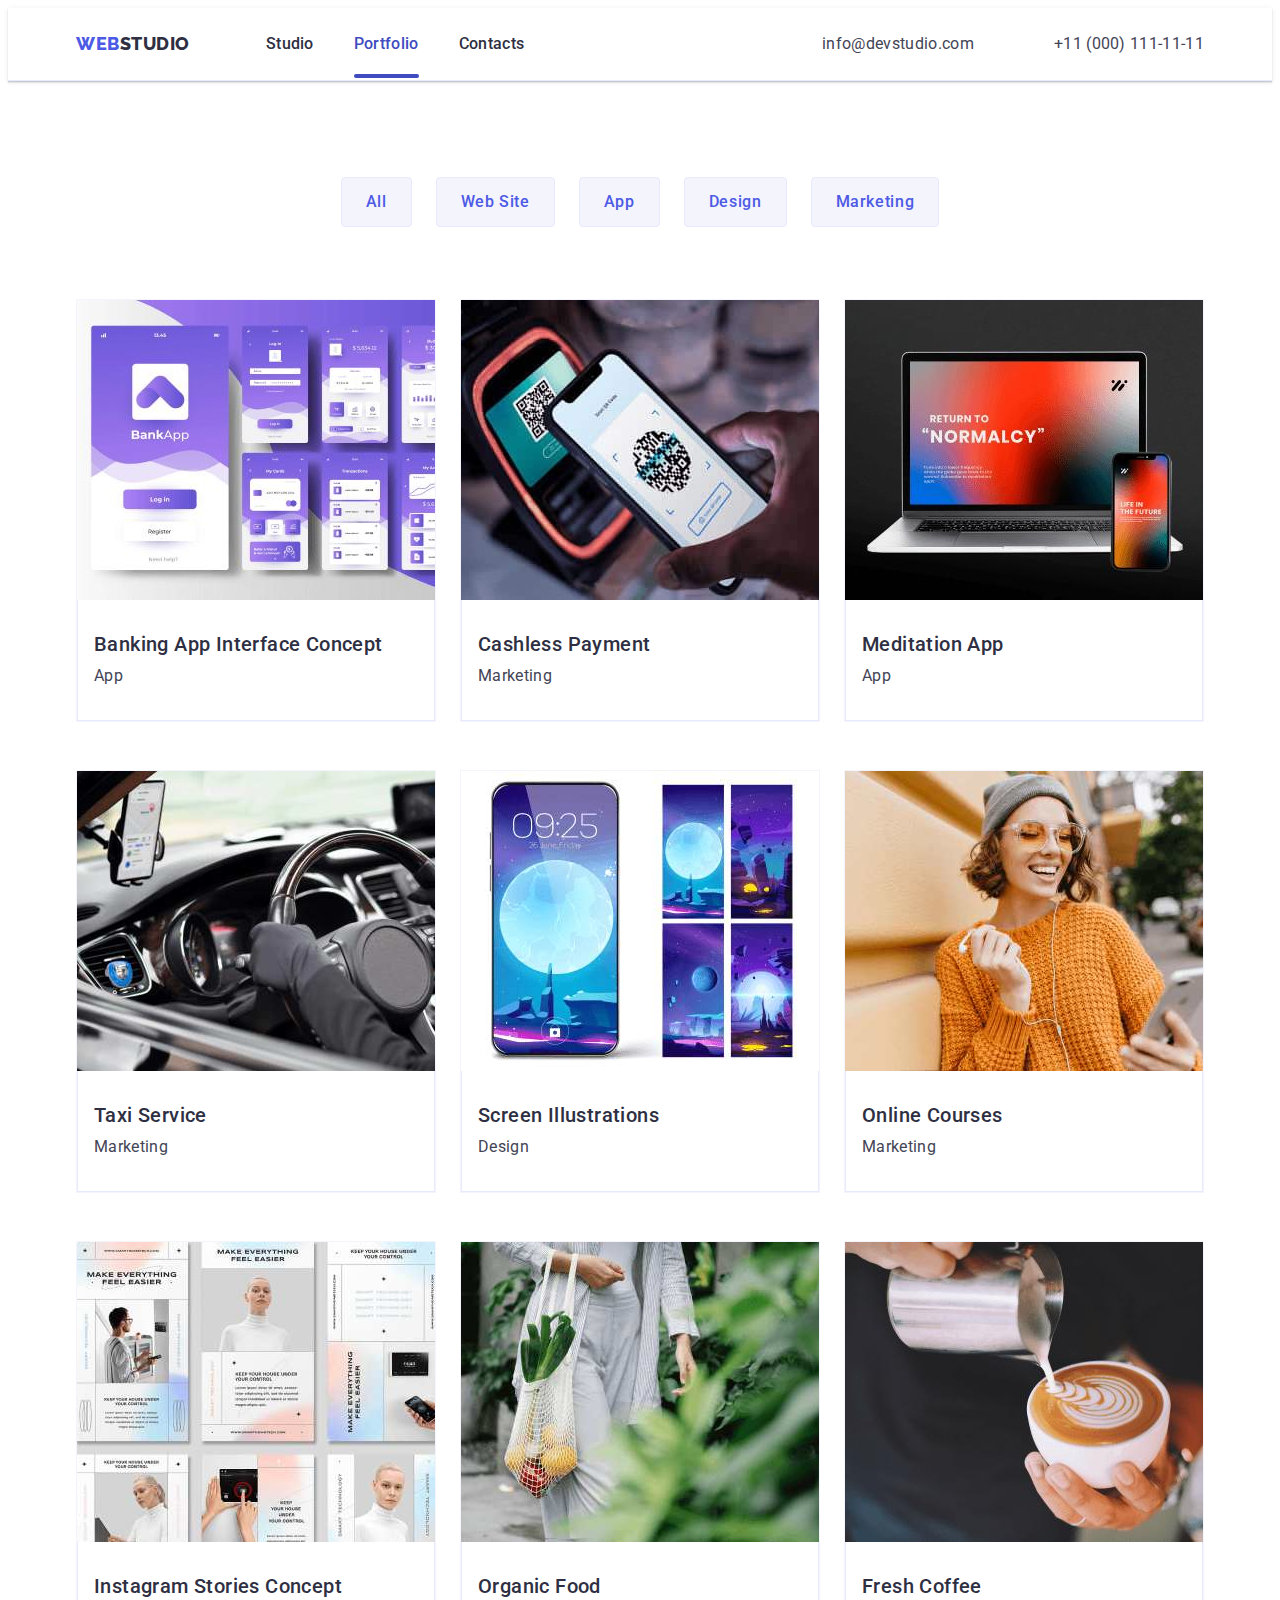
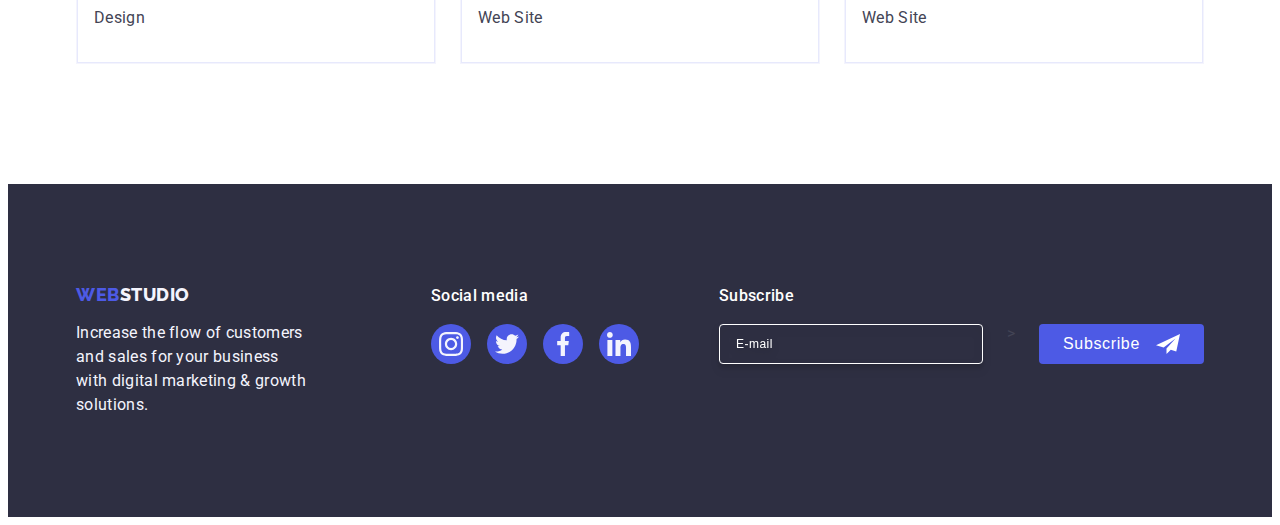
==== portfolio.html @ 05a118ca "Initial commit" ====
<!DOCTYPE html>
<html lang="en">
    <head>
        <meta charset="utf-8"/>
        <meta name="description" content="Portfolio"/>
        <link rel="stylesheet" href="https://cdnjs.cloudflare.com/ajax/libs/modern-normalize/2.0.0/modern-normalize.min.css"
            integrity="sha512-4xo8blKMVCiXpTaLzQSLSw3KFOVPWhm/TRtuPVc4WG6kUgjH6J03IBuG7JZPkcWMxJ5huwaBpOpnwYElP/m6wg=="
            crossorigin="anonymous" referrerpolicy="no-referrer" />
        <link rel="preconnect" href="https://fonts.googleapis.com">
        <link rel="preconnect" href="https://fonts.gstatic.com" crossorigin>
        <link href="https://fonts.googleapis.com/css2?family=Raleway:wght@800&family=Roboto:wght@400;500;700;900&display=swap" 
        rel="stylesheet">
        <link rel="stylesheet" href="./css/styles.css" />
        <title>Portfolio</title>
    </head>

    <body>
        <header class="header">
            <div class="header_container container">
                <nav class="header-navigation">
                    <a class="header-logo link" href="./index.html">Web<span class="header-logo-span">Studio</span></a>
                    <ul class="navigation-list list">
                        <li class="navigation-list-item"><a class="navigation-list-link link" href="./index.html">Studio</a>
                        </li>
                        <li class="navigation-list-item"><a class="navigation-list-link current link"
                            href="./portfolio.html">Portfolio</a></li>
                        <li class="navigation-list-item"><a class="navigation-list-link link" href="">Contacts</a></li>
                    </ul>
                </nav>
    
                <address class="header-address">
                    <ul class="header-address-list list">
                        <li class="header-address-item">
                            <a class="header-address-link link" href="mailto:info@devstudio.com">info@devstudio.com</a>
                        </li>
                        <li class="header-address-item">
                            <a class="header-address-link link" href="tel:+110001111111">+11 (000) 111-11-11</a>
                        </li>
                    </ul>
                </address>
            </div>
        </header>

        <main>
            <section class="portfolio">
                <div class="container">
                    <h1 class="visually-hidden">.</h1>
                    <ul class="portfolio-menu-list list">
                        <li>
                           <button type="button" class="portfolio-menu-item-btn">All</button>
                        </li>
                        <li>
                           <button type="button" class="portfolio-menu-item-btn">Web Site</button>
                        </li>
                        <li>
                           <button type="button" class="portfolio-menu-item-btn">App</button>
                        </li>
                        <li>
                           <button type="button" class="portfolio-menu-item-btn">Design</button>
                        </li>
                        <li>
                           <button type="button" class="portfolio-menu-item-btn">Marketing</button>
                        </li>
                    </ul>
            
                    <ul class="portfolio-list list">
                        <li class="portfolio-item">
                            <a class="portfolio-item-link link" href="">   
                                <div class="box">
                                    <img class="portfolio-item-img" src="./images/img_4.jpg" width="360" height="300" alt="Banking App Interface"/>
                                       <p class="overlay-text">14 Stylish and User-Friendly App Design Concepts · Task Manager App · Calorie Tracker App · Exotic Fruit Ecommerce App ·
                                    Cloud Storage App</p>
                                </div>
                                <div class="portfolio-item-card">
                                    <h2 class="portfolio-item-title">Banking App Interface Concept</h2>
                                    <p class="text-general">App</p>
                                </div>
                            </a>
                        </li>
                        <li class="portfolio-item">
                            <a class="portfolio-item-link link" href="">
                                <div class="box">
                                    <img class="portfolio-item-img" src="./images/img_5.jpg" width="360" height="300" alt="Cashless Payment"/>
                                       <p class="overlay-text">14 Stylish and User-Friendly App Design Concepts · Task Manager App · Calorie Tracker App · Exotic Fruit Ecommerce App ·
                                    Cloud Storage App</p>
                                </div>                              
                                <div class="portfolio-item-card">
                                    <h2 class="portfolio-item-title">Cashless Payment</h2>
                                    <p class="text-general">Marketing</p>
                                </div>
                            </a>
                        </li>
                        <li class="portfolio-item">
                            <a class="portfolio-item-link link" href="">
                                <div class="box">
                                    <img class="portfolio-item-img" src="./images/img_6.jpg" width="360" height="300" alt="Meditation App"/>
                                    <p class="overlay-text">14 Stylish and User-Friendly App Design Concepts · Task Manager App · Calorie Tracker App · Exotic Fruit Ecommerce App ·
                                        Cloud Storage App</p>
                                </div>                                
                                <div class="portfolio-item-card">
                                    <h2 class="portfolio-item-title">Meditation App</h2>
                                    <p class="text-general">App</p>
                                </div>
                            </a>
                        </li>
                        <li class="portfolio-item">
                            <a class="portfolio-item-link link" href="">
                                <div class="box">
                                    <img class="portfolio-item-img" src="./images/img_7.jpg" width="360" height="300" alt="Taxi Service"/>
                                        <p class="overlay-text">14 Stylish and User-Friendly App Design Concepts · Task Manager App · Calorie Tracker App · Exotic Fruit Ecommerce App ·
                                        Cloud Storage App</p>
                                </div>                              
                                <div class="portfolio-item-card">
                                    <h2 class="portfolio-item-title">Taxi Service</h2>
                                    <p class="text-general">Marketing</p>
                                </div>
                            </a>
                        </li>
                        <li class="portfolio-item">
                            <a class="portfolio-item-link link" href="">
                                <div class="box">
                                    <img class="portfolio-item-img" src="./images/img_8.jpg" width="360" height="300" alt="Screen Illustrations"/>
                                        <p class="overlay-text">14 Stylish and User-Friendly App Design Concepts · Task Manager App · Calorie Tracker App · Exotic Fruit Ecommerce App ·
                                        Cloud Storage App</p>
                                </div>                                
                                <div class="portfolio-item-card">
                                    <h2 class="portfolio-item-title">Screen Illustrations</h2>
                                    <p class="text-general">Design</p>
                                </div>     
                            </a>
                        </li>
                        <li class="portfolio-item">
                            <a class="portfolio-item-link link" href="">
                                <div class="box">
                                    <img class="portfolio-item-img" src="./images/img_9.jpg" width="360" height="300" alt="Online Courses"/>
                                        <p class="overlay-text">14 Stylish and User-Friendly App Design Concepts · Task Manager App · Calorie Tracker App · Exotic Fruit Ecommerce App ·
                                        Cloud Storage App</p>
                                </div>                                
                                <div class="portfolio-item-card">
                                    <h2 class="portfolio-item-title">Online Courses</h2>
                                    <p class="text-general">Marketing</p>
                                </div>
                            </a>
                        </li>
                        <li class="portfolio-item">
                            <a class="portfolio-item-link link" href="">
                                <div class="box">
                                    <img class="portfolio-item-img" src="./images/img_10.jpg" width="360" height="300" alt="Instagram Stories Concept"/>
                                        <p class="overlay-text">14 Stylish and User-Friendly App Design Concepts · Task Manager App · Calorie Tracker App · Exotic Fruit Ecommerce App ·
                                        Cloud Storage App</p>
                                </div>                               
                                <div class="portfolio-item-card">
                                    <h2 class="portfolio-item-title">Instagram Stories Concept</h2>
                                    <p class="text-general">Design</p>
                                </div> 
                            </a>
                        </li>
                        <li class="portfolio-item">
                            <a class="portfolio-item-link link" href="">
                                <div class="box">
                                    <img class="portfolio-item-img" src="./images/img_11.jpg" width="360" height="300" alt="Organic Food"/>     
                                        <p class="overlay-text">14 Stylish and User-Friendly App Design Concepts · Task Manager App · Calorie Tracker App · Exotic Fruit Ecommerce App ·
                                        Cloud Storage App</p>
                                </div>                                
                                <div class="portfolio-item-card">
                                    <h2 class="portfolio-item-title">Organic Food</h2>
                                    <p class="text-general">Web Site</p>
                                </div>
                            </a>
                        </li>
                        <li class="portfolio-item">
                            <a class="portfolio-item-link link" href="">
                                <div  class="box">
                                    <img class="portfolio-item-img" src="./images/img_12.jpg" width="360" height="300" alt="Fresh Coffee"/>
                                        <p class="overlay-text">14 Stylish and User-Friendly App Design Concepts · Task Manager App · Calorie Tracker App · Exotic Fruit Ecommerce App ·
                                        Cloud Storage App</p>
                                </div>                             
                                <div class="portfolio-item-card">
                                    <h2 class="portfolio-item-title">Fresh Coffee</h2>
                                    <p class="text-general">Web Site</p>
                                </div>
                            </a>
                        </li>
                    </ul>
                </div>
            </section>
        </main> 

        <footer class="footer">
            <div class="container footer-container">
                <div class="footer-logo">
                    <a class="footer-logo-link link" href="./index.html">Web<span class="foote-logo-span">Studio</span></a>
                    <p class="footer-logo-text">Increase the flow of customers and sales for your business with digital
                        marketing & growth
                        solutions.</p>
                </div>
                <div class="footer-social">
                    <p class="footer-title">Social media</p>
                    <ul class="footer-social-list list">
                        <li class="footer-social-item">
                            <a class="footer-social-link" href="">
                                <svg class="footer-svg" width="24" height="24">
                                    <use href="./images/icons.svg#icon-instagram-2"></use>
                                </svg>
                            </a>
                        </li>
                        <li class="footer-social-item">
                            <a class="footer-social-link" href="">
                                <svg class="footer-svg" width="24" height="24">
                                    <use href="./images/icons.svg#icon-twitter-2"></use>
                                </svg>
                            </a>
                        </li>
                        <li class="footer-social-item">
                            <a class="footer-social-link" href="">
                                <svg class="footer-svg" width="24" height="24">
                                    <use href="./images/icons.svg#icon-facebook-2"></use>
                                </svg>
                            </a>
                        </li>
                        <li class="footer-social-item">
                            <a class="footer-social-link" href="">
                                <svg class="footer-svg" width="24" height="24">
                                    <use href="./images/icons.svg#icon-linkedin-2"></use>
                                </svg>
                            </a>
                        </li>
                    </ul>
                </div>
                <div class="footer-subscrie">
                    <p class="p-subscribe">Subscribe</p>
                    <form class="form-subscrie">
                        <label class="subscrie-label">
                            <input type="email" class="input-subscribe" name="subscribe" placeholder="E-mail" />
                        </label>>
                        <button class="button-subscribe" type="submit">Subscribe
                            <svg class="svg-subscribe" width="24" height="24">
                                <use href="./images/icons.svg#icon-Frame-3"></use>
                            </svg>
                        </button>
                    </form>
                </div>
            </div>
        </footer>

    </body>
</html>
---- css/styles.css ----
:root {
    --primary-font: "Roboto", sans-serif;
    --logo-font: "Raleway", sans-serif;
    --slate: #434455;
    --navyblue: #2E2F42;
    --white: #FFFFFF;
    --iris: #4D5AE5;
    --cloud: #F4F4FD;
    --ocean: #404BBF;
    --lightslate: #8E8F99;
    --green:#31D0AA;
    --whiteblue: #fcfcfc;
    --cornflower: #e7e9fc;
}

*,
*::before,
*::after {
    box-sizing: border-box;
}

body {
    font-family: var(--primary-font);
    color: var(--slate);
    background-color: var(--white);
}

/** ---------------------Reset-----------------**/

h1, h2, h3, h4, h5,h6, p {
    margin: 0;
}

ul {
    margin: 0;
    padding: 0;
}

img {
    display: block;

}

.container {
    width: 1158px;
    margin-left: auto;
    margin-right: auto;
    padding-left: 15px;
    padding-right: 15px;
}

.list {
    list-style: none;
}

.link {
    text-decoration: none;
}

.link:active {
    color: var(--ocean);
}

.visually-hidden {
    position: absolute;
    width: 1px;
    height: 1px;
    margin: -1px;
    border: 0;
    padding: 0;
    white-space: nowrap;
    clip-path: inset(100%);
    clip: rect(0 0 0 0);
    overflow: hidden;
}

/** ------------------HEADER----------------- */
.header {
    padding-left: 0px;
    padding-right: 0px;
    border-bottom: 1px solid #e7e9fc;
    box-shadow: 0px 2px 1px rgba(46, 47, 66, 0.08), 0px 1px 1px rgba(46, 47, 66, 0.16), 0px 1px 6px rgba(46, 47, 66, 0.08);
}
.header_container {
    display: flex;
    align-items: center;
    justify-content: space-between;
}

.header-navigation {
    display: flex;
    align-items: center;
}

.header-logo {
    font-family: var(--logo-font);
    font-weight:800;
    font-size: 18px;
    line-height: 1.17;
    letter-spacing: 0.03em;
    text-transform: uppercase;
    color: var(--iris);
    margin-right: 76px;
  }

.header-logo-span {
    color: var(--navyblue);
}

.navigation-list {
    display: flex;
    gap: 40px;
}

.navigation-list-item {
    padding: 24px 0;
}

.navigation-list-link {    
    font-weight: 500;
    font-size: 16px;
    line-height: 1.5;
    letter-spacing: 0.02em;
    color: var(--navyblue);
    padding: 24px 0;
    transition: color 250ms cubic-bezier(0.4, 0, 0.2, 1);
}

.current {
    position: relative;
    color: var(--ocean);
}
.current::after {
    content:"";
    position: absolute;
    left: 0;   
    bottom: -1px;
    height: 4px;   
    width: 100%;
    border-radius: 2px;
    display: block;
    background-color: var(--ocean);
}

.navigation-list-link:hover, .navigation-list-link:focus {
    color: var(--ocean);
}

.header-address {
    font-style: normal;
}

.header-address-list {
    display: flex;
    gap: 40px;
}

.header-address-link {
    line-height: 1.5;
    letter-spacing: 0.02em;
    color: var(--slate);
    transition: color 250ms cubic-bezier(0.4, 0, 0.2, 1);
}

.header-address-link:hover, .header-address-link:focus {
    color: var(--ocean);
}

.header-address-item {
    margin-left: 40px;
}

/*! ------------------------section-one------------*/


.section-one {
    background-color: var(--navyblue);
    background-image: linear-gradient(rgba(46, 47, 66, 0.7),
                rgba(46, 47, 66, 0.7)), url(../images/people-office.jpg);
    background-size: cover;
    max-width: 1440px;
    margin: 0 auto;
    background-position: center;
    background-repeat: no-repeat;
    padding-top: 188px;
    padding-bottom: 188px;
}

.section-one-title {
    font-size: 56px;
    line-height: 1.07;
    text-align: center;
    letter-spacing: 0.02em;
    color: var(--white);
    max-width: 496px;
    margin-left: auto;
    margin-right: auto;
}

.section-one-btn {
    font-family: var(--primary-font);
    background-color: var(--iris);
    font-weight:500;
    font-size: 16px;
    line-height: 1.5;
    letter-spacing: 0.04em;
    color: var(--white);
    cursor: pointer;
    display: block;
    margin-left: auto;
    margin-right: auto;
    min-width: 169px;
    height: 56px;
    border-radius: 4px;
    border: none;
    margin-top: 48px;
    transition: background-color 250ms cubic-bezier(0.4, 0, 0.2, 1);
}

.section-one-btn:hover, section-one-btn:focus{
    background-color: var(--ocean);
}

/*!--------------------------section-two----------------*/
.section-two {
    padding-bottom: 120px;
}

.title-general {
    font-weight:500;
    font-size:20px;
    line-height: 1.2;
    letter-spacing: 0.02em;
    color: var(--navyblue);
}

.text-general {
    font-size: 16px;
    line-height: 1.5;
    letter-spacing: 0.02em;
    color: var(--slate);
}

.section-two-list {
    display: flex;
    gap: 24px;
    justify-content: space-between;
    padding-top: 120px;
}

.section-dop-element {
    display: flex;
    align-items: center;
    justify-content: center;
    width: 264px;
    height: 112px;
    border-radius: 4px;
    background-color: var(--cloud);
    position: relative;
    margin-bottom: 8px;
}

.section-dop-icon {
    max-width: 64px;
    padding: auto;
    position: absolute;
    top: 50%;
    left: 50%;
    transform: translate(-50%, -50%);
}

.title-general {
    margin-bottom: 8px;
}

.section-two-element {
    width: calc((100% - 3 * 24px) / 4);
}

/*!------------------------section-three-------------------*/

.section-three {
    padding-bottom: 120px;
}

.section-three-title {
    font-size: 36px;
    line-height: 1.11;
    text-align: center;
    letter-spacing: 0.02em;
    text-transform: capitalize;
    color: var(--navyblue);
    margin-bottom: 72px;
}

.section-three-list {
    display: flex;
    gap: 24px;
}

.section-three-element {
    flex-basis: calc((100% - 2 * 24px) / 3);
}

/*!------------------------section-four------------------*/

.section-four {
    background-color: var(--cloud);
    padding: 120px 0;
}

.section-four-title {
    font-size: 36px;
    line-height: 1.11;
    text-align: center;
    letter-spacing: 0.02em;
    text-transform: capitalize;
    color: var(--navyblue);
    margin-bottom: 72px;
}

.section-four-list {
    display: flex;
    justify-content:space-between;
    align-items: center;
    gap: 24px;
}

.section-four-item {
    background-color: var(--white);
    text-align: center;
    flex-basis: calc((100% - 3 * 24px) / 4);
    border-radius: 0px 0px 4px 4px;
    box-shadow: 0px 1px 6px rgba(46, 47, 66, 0.08),
        0px 1px 1px rgba(46, 47, 66, 0.16),
        0px 2px 1px rgba(46, 47, 66, 0.08);
}

.container-title {
    width: 232px;
    height: 176px;
    padding: 32px 0;
    margin: auto;
}

.section-four-svg-element {
    width: 40px;
    height: 40px;
}

.section-four-link {
    display: flex;
    align-items: center;
    justify-content: center;
    border-radius: 50%;
    width: 100%;
    height: 100%;
    background-color: var(--iris);
    transition: background-color 250ms cubic-bezier(0.4, 0, 0.2, 1)
}

.section-four-link:hover, .section-four-link:focus {
    background-color: var(--ocean);
}


.section-four-svg {
    display: flex;
    gap: 24px;
    justify-content: center;
    padding-top: 12px;

}

.img-svg-osnova {
    fill:var(--cloud);
}

/*!---------------section-five----------------------*/
.section-five {
    padding: 120px 0;
}
.section-five-title {
    color: var(--navyblue);
    text-align: center;
    font-size: 36px;
    font-weight: 700;
    line-height: 1.11;
    letter-spacing: 0.03em;
    margin-bottom: 72px;
}

.section-five-list {
    display: flex;
    gap: 24px;
    justify-content: space-between;
}

.section-five-item {
    height: 88px;
    width: calc((100% - 5 * 24px) / 6);
    position: relative;
}

.section-five-link {
    border-radius: 4px;
    border: 1px solid var(--lightslate);
    width: 100%;
    height: 100%;
    display: flex;
    justify-content: center;
    align-items: center;
    color: var(--lightslate);
    transition: border-color 250ms cubic-bezier(0.4, 0, 0.2, 1),
    color 250ms cubic-bezier(0.4, 0, 0.2, 1);
}

.section-five-link:hover, .section-five-link:focus {
    border-color: var(--ocean);
    color: var(--ocean);
}

.section-five-img {
    fill: currentColor;
    transition: fill 250ms cubic-bezier(0.4, 0, 0.2, 1);
}

.section-five-img:hover, 
.section-five-img:focus {
    fill: var(--iris);
}


/*!------------------------footer-------------------*/

.footer {
    background-color: var(--navyblue);
    padding: 100px 0;
}

.footer-container {
    display: flex;
    align-items: baseline;
}

.footer-logo{
    margin-right: 120px
}

.footer-logo-link {
    font-family: var(--logo-font);
    font-weight: 800;
    font-size: 18px;
    line-height: 1.17;
    letter-spacing: 0.03em;
    text-transform: uppercase;
    color: var(--iris);
    display: inline-block;
    margin-bottom: 16px;
    max-width: 264px;
}

.foote-logo-span {
    color: var(--cloud);
}

.footer-logo-text {
    line-height: 1.5;
    color: var(--cloud);
    letter-spacing: 0.02em;
    max-width: 264px;
}

.footer-title {
    color: var(--white);
    font-size: 16px;
    font-weight: 500;
    line-height: 1.5;
    letter-spacing: 0.02em;
    margin-bottom: 16px;
}

.footer-social {
margin-right: 80px;
}

.footer-social-list {
    display: flex;
    gap: 16px;
    justify-content: center;
    align-items: center;
}

.footer-social-item {
    width: 40px;
    height: 40px;
}

.footer-social-link {
    display: flex;
    width: 100%;
    height: 100%;
    border-radius: 50%;
    background-color: var(--iris);
    justify-content: center;
    align-items: center;
    transition: background-color 250ms cubic-bezier(0.4, 0, 0.2, 1);
    }

.footer-svg {
    width: 24px;
    height: 24px;
    fill: var(--cloud);
}

.footer-social-link:hover, .footer-social-link:focus {
    background-color: var(--green);
}

.form-subscrie {
    display: flex;
    gap: 24px;
}

.p-subscribe {
    font-weight: 500;
    color: var(--white);
    font-size: 16px;
    line-height: 1.5;
    letter-spacing: 0.02em;
    margin-bottom: 16px;
}

.input-subscribe {
    font-size: 12px;
    font-weight: 400;
    line-height: 1.5;
    letter-spacing: 0.04em;
    width: 264px;
    height: 40px;
    border: 1px solid var(--white);
    border-radius: 4px;
    background: transparent;
    color: var(--white);
    box-shadow: 0px 4px 4px 0px rgba(0, 0, 0, 0.15);
    padding-left: 16px;
    filter: drop-shadow(0px 4px 4px rgba(0, 0, 0, 0.15));
}

.input-subscribe::placeholder {
    color: var(--white);
}

.button-subscribe {
    color: var(--white);
    font-size: 16px;
    font-weight: 500;
    line-height: 1.5;
    letter-spacing: 0.04em;
    cursor: pointer;
    display: flex;
    min-width: 165px;
    height: 40px;
    justify-content: center;
    align-items: center;
    border-radius: 4px;
    background: var(--iris);
    border: none;
}  

.svg-subscribe {
    margin-left: 16px;
}


/*!------------------------section--portfolio-------------------*/

.portfolio {
    padding: 96px 0 120px 0;
}

.portfolio-menu-list {
    display: flex;
    gap: 24px;
    justify-content: center;
    margin-bottom: 72px;
}
.portfolio-menu-item-btn {
    font-family: var(--primary-font);
    font-weight: 500;
    font-size: 16px;
    line-height: 1.5;
    letter-spacing: 0.04em;
    color: var(--iris);
    background-color: var(--cloud);
    text-align: center;
    cursor: pointer;
    padding: 12px 24px 12px;
    border-radius: 4px;
    border: 1px solid var(--cornflower);
    transition: color 250ms cubic-bezier(0.4, 0, 0.2, 1),
    background-color 250ms cubic-bezier(0.4, 0, 0.2, 1),
    border-color 250ms cubic-bezier(0.4, 0, 0.2, 1),
    box-shadow 250ms cubic-bezier(0.4, 0, 0.2, 1);
}

.portfolio-menu-item-btn:hover, 
.portfolio-menu-item-btn:focus {
    color: var(--white);
    background-color: var(--ocean);
    border: 1px solid transparent;
    box-shadow: 0px 2px 2px 0px rgba(0, 0, 0, 0.12), 0px 2px 1px 0px rgba(0, 0, 0, 0.08), 0px 3px 1px 0px rgba(0, 0, 0, 0.10);
}

.portfolio-list {
    display: flex;
    flex-wrap: wrap;
    gap: 24px;
    row-gap: 48px;
    justify-content: center;
}

.portfolio-item {
    border: 0.5px solid var(--cloud);
    width: calc((100% - 2 * 24px) / 3);
}

.portfolio-item-link {
    display: block;
    transition: box-shadow 250ms cubic-bezier(0.4, 0, 0.2, 1);
}

.portfolio-item-link:hover, .portfolio-item-link:focus {
    box-shadow: 0px 1px 6px rgba(46, 47, 66, 0.08),
            0px 1px 1px rgba(46, 47, 66, 0.16),
            0px 2px 1px rgba(46, 47, 66, 0.08);
}

.portfolio-item-img {
    object-fit: cover;
}
.portfolio-item-card {
    padding: 32px 16px;
    border: 1px solid var(--cornflower);
    border-top:none;
}

.box {
    position: relative;
    overflow: hidden;
}

.overlay-text {
    font-size: 16px;
    font-weight: 400;
    line-height: 1.5;
    letter-spacing: 0.02em;
    color: var(--cloud);
    padding: 40px 32px;
    position: absolute;
    top: 0;
    left: 0;
    width: 100%;
    height: 100%;
    background-color: var(--iris);
    transform: translateY(100%);
    transition: transform 250ms cubic-bezier(0.4, 0, 0.2, 1);
}

.portfolio-item-link:hover .overlay-text,
.portfolio-item-link:focus .overlay-text {
    transform: translateY(0%);
}

.portfolio-item-title {
    font-weight: 500;
    font-size: 20px;
    line-height: 1.2;
    letter-spacing: 0.02em;
    color: var(--navyblue);
    margin-bottom: 8px;
}

/*!-------------Modal--------------------------*/

.backdrop {
    position: fixed;
    top:0;
    left:0;
    width: 100%;
    height: 100%;
    background-color: rgba(46, 47, 66, 0.4);
    transition: opacity 250ms cubic-bezier(0.4, 0, 0.2, 1),
    visibility 250ms cubic-bezier(0.4, 0, 0.2, 1);
} 

.is-hidden {
    opacity: 0;
    visibility: hidden;
    pointer-events: none;
}

.modal {
    padding: 72px 24px 24px 24px;
    position: absolute;
    top: 50%;
    left: 50%;
    transform: translate(-50%, -50%);
    width: 408px;
    min-height: 584px;
    background-color: var(--whiteblue);
    box-shadow: 0px 1px 1px rgba(0,0,0,0.14),
    0px 1px 3px rgba(0, 0, 0, 0.12),
    0px 2px 1px rgba(0, 0, 0, 0.2);
    border-radius: 4px;
    transition: transform 250ms cubic-bezier(0.4, 0, 0.2, 1);
}

.modal-btn {
    position: absolute;
    background-color: var(--cornflower);
    top: 24px;
    right: 24px;
    width: 24px;
    height: 24px;
    border-radius: 50%;
    display: flex;
    align-items: center;
    justify-content: center;
    border: 1px solid rgba(0, 0, 0, 0.1);
    padding: 0;
    cursor: pointer;
    transition: background-color 250ms cubic-bezier(0.4, 0, 0.2, 1),
        border 250ms cubic-bezier(0.4, 0, 0.2, 1)
}

.modal-btn:hover,
.modal-btn:focus {
    background-color: var(--ocean);
    border: none;
}

.modal-svg {
    transition: fill 250ms cubic-bezier(0.4, 0, 0.2, 1)
}

.modal-btn:hover .modal-svg {
    fill: var(--white);
}

.modal-btn:focus .modal-svg {
    fill: var(--white);
}

.modal-text {
    color: var(--navyblue);
    text-align: center;
    font-size: 16px;
    font-weight: 500;
    line-height: 1.5;
    letter-spacing: 0.02em;
    text-align: center;
    margin-bottom: 16px;
}

.modal-form {
    display: flex;
    width: 360px;
    flex-direction: column;
    align-items: flex-start;
    border-radius: 4px;
}

.form-field {
    margin-bottom: 8px;
    width: 360px;
}

.form-label {
    color: var(--lightslate);
    font-size: 12px;
    font-weight: 400;
    line-height: 1.17;
    letter-spacing: 0.04em;
    display: block;
    margin-bottom: 4px;
}

.form-box {
    position: relative;
}

.form-input {
    width: 100%;
    height: 40px;
    border-radius: 4px;
    border: 1px solid rgba(46, 47, 66, 0.40);
    background-color: transparent;
    transition: border-color 250ms cubic-bezier(0.4, 0, 0.2, 1);
    padding-left: 38px;
    outline: transparent;
}

.form-input:focus + .form-img{
    fill: #4D5AE5;
}

.form-input:focus-within {
    border-color: var(--iris);
}

.form-img {
    width: 18px;
    height: 24px;
    position: absolute;
    object-fit: cover;
    top: 50%;
    left: 16px;
    transform: translateY(-50%);
    transition: fill 250ms cubic-bezier(0.4, 0, 0.2, 1);
}

.form-field-textarea {
    margin-bottom: 8px;
    width: 360px;
    margin-bottom: 16px;
}

.form-textarea {
    width: 100%;
    height: 120px;
    font-size: 12px;
    line-height: 1.17;
    letter-spacing: 0.04em;
    color: rgba(46, 47, 66, 0.4);
    background-color: transparent;
    border-radius: 4px;
    border: 1px solid rgba(46, 47, 66, 0.4);
    padding: 8px 16px;
    outline: transparent;
    resize: none;
    transition: border-color 250ms cubic-bezier(0.4, 0, 0.2, 1);
}

.form-textarea::placeholder {
color: rgba(117, 117, 117, 0.50);
}

.form-textarea:focus-within {
    border-color: var(--iris);
}

.form-field-checkbox {
    display: flex;
    border: none;
    justify-content: space-between;
    margin: 0;
    padding: 0;
    gap: 8px;
    margin-bottom: 24px;
}

.form-checkbox {
    width: 16px;
    height: 16px;
}

.checkbox-label {
    color: var(--lightslate);
    font-size: 12px;
    line-height: 1.17;
    letter-spacing: 0.04em;
}

.checkbox-label-span {
    width: 16px;
    height: 16px;
    border: 1px solid rgba(46, 47, 66, 0.4);
    border-radius: 2px;
    display: inline-flex;
    align-items: center;
    justify-content: center;   
    fill: transparent;
    margin-right: 8px;
    transition: background-color 250ms cubic-bezier(0.4, 0, 0.2, 1),
            border 250ms cubic-bezier(0.4, 0, 0.2, 1),
            fill 250ms cubic-bezier(0.4, 0, 0.2, 1);
}

.form-checkbox:checked + .checkbox-label .checkbox-label-span {
    background-color: var(--ocean);
    border: none;
    fill: var(--cloud);
}

.checkbox-label-a {
    color: var(--iris);
}

.form-btn {
    display: block;
    min-width: 169px;
    height: 56px;
    border: none;
    border-radius: 4px;
    background-color: var(--iris);
    box-shadow: 0px 4px 4px 0px rgba(0, 0, 0, 0.15);
    margin: 0 auto;
    color: var(--white);
    font-size: 16px;
    font-style: normal;
    font-weight: 500;
    line-height: 1.5;
    letter-spacing: 0.04em;
    cursor: pointer;
    transition: background-color 250ms cubic-bezier(0.4, 0, 0.2, 1);
}

.form-btn:hover, .form-btn:focus {
    background-color: var(--ocean);
}
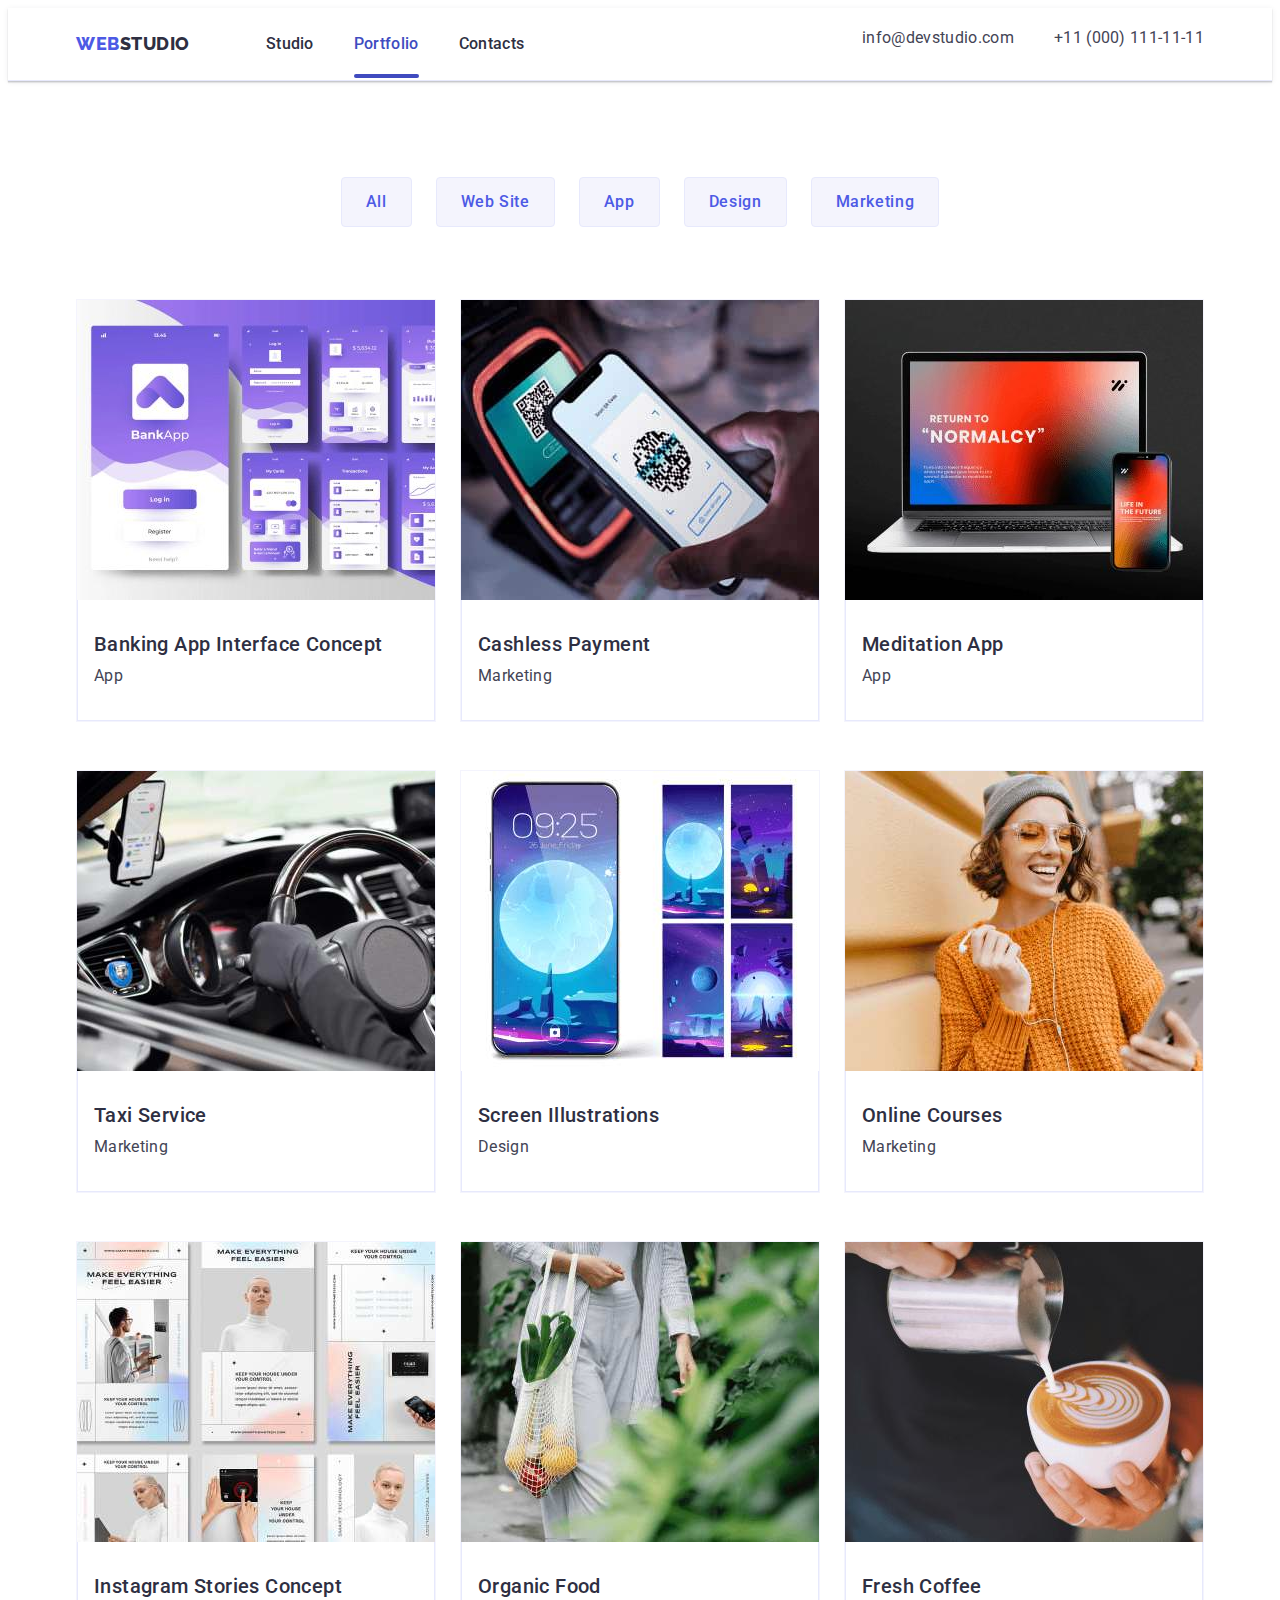
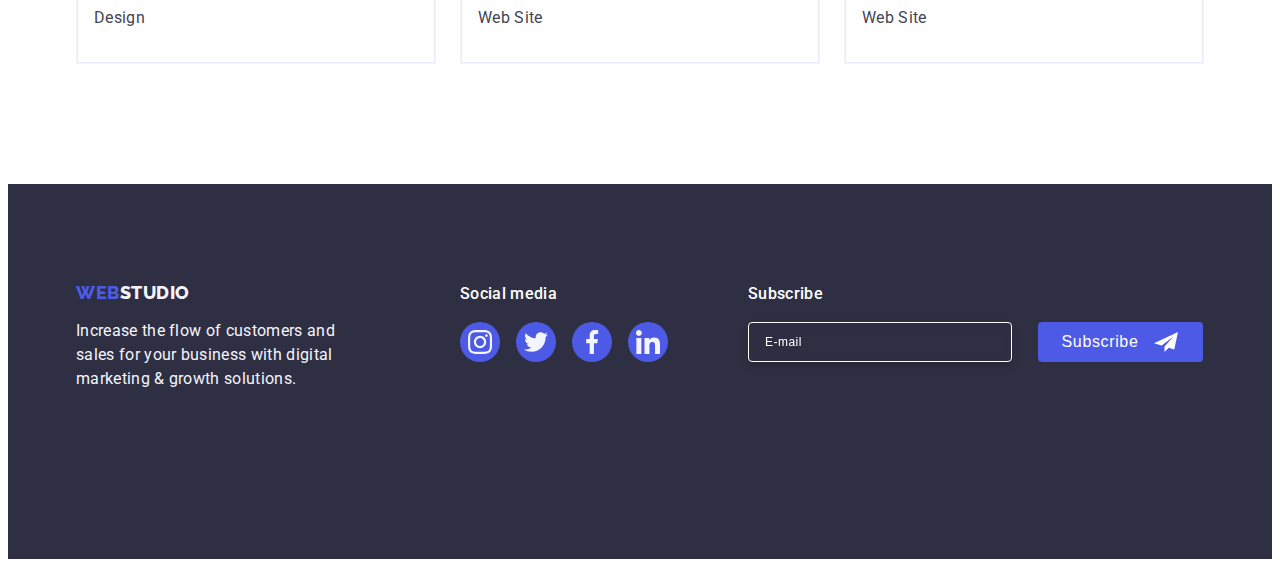
==== commit 668424ac: "Update portfolio.html" ====
--- a/portfolio.html
+++ b/portfolio.html
@@ -188,51 +188,53 @@
 
         <footer class="footer">
             <div class="container footer-container">
-                <div class="footer-logo">
-                    <a class="footer-logo-link link" href="./index.html">Web<span class="foote-logo-span">Studio</span></a>
-                    <p class="footer-logo-text">Increase the flow of customers and sales for your business with digital
-                        marketing & growth
-                        solutions.</p>
+                <div class="footer-logo-social">
+                    <div class="footer-logo">
+                        <a class="footer-logo-link link" href="./index.html">Web<span class="foote-logo-span">Studio</span></a>
+                        <p class="footer-logo-text">Increase the flow of customers and sales for your business with digital
+                            marketing & growth
+                            solutions.</p>
+                    </div>
+                    <div class="footer-social">
+                        <p class="footer-title">Social media</p>
+                        <ul class="footer-social-list list">
+                            <li class="footer-social-item">
+                                <a class="footer-social-link" href="">
+                                    <svg class="footer-svg" width="24" height="24">
+                                        <use href="./images/icons.svg#icon-instagram-2"></use>
+                                    </svg>
+                                </a>
+                            </li>
+                            <li class="footer-social-item">
+                                <a class="footer-social-link" href="">
+                                    <svg class="footer-svg" width="24" height="24">
+                                        <use href="./images/icons.svg#icon-twitter-2"></use>
+                                    </svg>
+                                </a>
+                            </li>
+                            <li class="footer-social-item">
+                                <a class="footer-social-link" href="">
+                                    <svg class="footer-svg" width="24" height="24">
+                                        <use href="./images/icons.svg#icon-facebook-2"></use>
+                                    </svg>
+                                </a>
+                            </li>
+                            <li class="footer-social-item">
+                                <a class="footer-social-link" href="">
+                                    <svg class="footer-svg" width="24" height="24">
+                                        <use href="./images/icons.svg#icon-linkedin-2"></use>
+                                    </svg>
+                                </a>
+                            </li>
+                        </ul>
+                    </div>
                 </div>
-                <div class="footer-social">
-                    <p class="footer-title">Social media</p>
-                    <ul class="footer-social-list list">
-                        <li class="footer-social-item">
-                            <a class="footer-social-link" href="">
-                                <svg class="footer-svg" width="24" height="24">
-                                    <use href="./images/icons.svg#icon-instagram-2"></use>
-                                </svg>
-                            </a>
-                        </li>
-                        <li class="footer-social-item">
-                            <a class="footer-social-link" href="">
-                                <svg class="footer-svg" width="24" height="24">
-                                    <use href="./images/icons.svg#icon-twitter-2"></use>
-                                </svg>
-                            </a>
-                        </li>
-                        <li class="footer-social-item">
-                            <a class="footer-social-link" href="">
-                                <svg class="footer-svg" width="24" height="24">
-                                    <use href="./images/icons.svg#icon-facebook-2"></use>
-                                </svg>
-                            </a>
-                        </li>
-                        <li class="footer-social-item">
-                            <a class="footer-social-link" href="">
-                                <svg class="footer-svg" width="24" height="24">
-                                    <use href="./images/icons.svg#icon-linkedin-2"></use>
-                                </svg>
-                            </a>
-                        </li>
-                    </ul>
-                </div>
-                <div class="footer-subscrie">
+                <div class="footer-subscribe">
                     <p class="p-subscribe">Subscribe</p>
                     <form class="form-subscrie">
                         <label class="subscrie-label">
                             <input type="email" class="input-subscribe" name="subscribe" placeholder="E-mail" />
-                        </label>>
+                        </label>
                         <button class="button-subscribe" type="submit">Subscribe
                             <svg class="svg-subscribe" width="24" height="24">
                                 <use href="./images/icons.svg#icon-Frame-3"></use>
--- a/css/styles.css
+++ b/css/styles.css
@@ -41,12 +41,31 @@
 
 }
 
+/*---BASE styles-----*/
+
 .container {
-    width: 1158px;
+    min-width: 320px;
+    max-width: 428px;
     margin-left: auto;
     margin-right: auto;
-    padding-left: 15px;
-    padding-right: 15px;
+    padding-left: 16px;
+    padding-right: 16px;
+}
+
+/*!------Tablet-----*/
+@media screen and (min-width: 768px) {
+    .container  {
+        max-width: 768px;
+  }
+}
+
+/*!------Desktop-----*/
+@media screen and (min-width: 1158px) {
+    .container {
+        max-width: 1158px;
+        padding-left: 15px;
+        padding-right: 15px;
+    }
 }
 
 .list {
@@ -81,6 +100,7 @@
     border-bottom: 1px solid #e7e9fc;
     box-shadow: 0px 2px 1px rgba(46, 47, 66, 0.08), 0px 1px 1px rgba(46, 47, 66, 0.16), 0px 1px 6px rgba(46, 47, 66, 0.08);
 }
+
 .header_container {
     display: flex;
     align-items: center;
@@ -100,7 +120,18 @@
     letter-spacing: 0.03em;
     text-transform: uppercase;
     color: var(--iris);
-    margin-right: 76px;
+  }
+
+  @media screen and (min-width: 768px) {
+    .header-logo {
+        margin-right: 120px;
+    }
+  }
+
+  @media screen and (min-width: 1158px) {
+    .header-logo {
+        margin-right: 76px;
+      }
   }
 
 .header-logo-span {
@@ -108,12 +139,14 @@
 }
 
 .navigation-list {
-    display: flex;
+    display: none;
     gap: 40px;
 }
 
-.navigation-list-item {
-    padding: 24px 0;
+@media screen and (min-width: 768px) {
+    .navigation-list {
+        display: flex;
+    }
 }
 
 .navigation-list-link {    
@@ -126,10 +159,15 @@
     transition: color 250ms cubic-bezier(0.4, 0, 0.2, 1);
 }
 
+.navigation-list-item {
+    padding: 24px 0;
+}
+
 .current {
     position: relative;
     color: var(--ocean);
 }
+
 .current::after {
     content:"";
     position: absolute;
@@ -148,26 +186,77 @@
 
 .header-address {
     font-style: normal;
-}
-
-.header-address-list {
-    display: flex;
-    gap: 40px;
-}
-
-.header-address-link {
-    line-height: 1.5;
-    letter-spacing: 0.02em;
-    color: var(--slate);
-    transition: color 250ms cubic-bezier(0.4, 0, 0.2, 1);
+    display: none;
+}
+
+@media screen and (min-width: 768px) {
+    .header-address {
+        display: block;
+    }
+}
+
+.menu-toggle {
+    min-height: 22px;
+    min-width: 32px;
+    display: flex;
+    align-items: center;
+    justify-content: center;
+
+    margin: 24px 16px 24px 0px;
+    padding: 0;
+    background-color: transparent;
+    cursor: pointer;
+    border: none;
+    border-radius: 50%;
+    outline: none;
+    transition: background-color 250ms cubic-bezier(0.4, 0, 0.2, 1);
+}
+
+.svg-menu {
+    stroke: var(--navyblue);
+    background-color: transparent;
+}
+
+@media  screen and (min-width: 768px) {
+    .menu-toggle {
+        display: none;
+    }
+}
+
+@media screen and (min-width: 1158px) {
+    .header-address-list {
+        display: flex;
+        gap: 40px;
+    }
+}
+
+.header-address-item:not(:last-child) {
+    margin-bottom: 12px;
+}
+
+@media screen and (min-width: 768px) {
+    .header-address-link {
+        font-size: 12px;
+        font-weight: 400;
+        line-height: 1.17;
+        letter-spacing: 0.04em;
+        color: var(--slate);
+        transition: color 250ms cubic-bezier(0.4, 0, 0.2, 1);
+  }
+}
+
+@media screen and (min-width: 1158px) {
+    .header-address-link {
+        font-size: 16px;
+        line-height: 1.5;
+        letter-spacing: 0.02em;
+        color: var(--slate);
+        transition: color 250ms cubic-bezier(0.4, 0, 0.2, 1);
+    }
 }
 
 .header-address-link:hover, .header-address-link:focus {
     color: var(--ocean);
-}
-
-.header-address-item {
-    margin-left: 40px;
 }
 
 /*! ------------------------section-one------------*/
@@ -176,27 +265,96 @@
 .section-one {
     background-color: var(--navyblue);
     background-image: linear-gradient(rgba(46, 47, 66, 0.7),
-                rgba(46, 47, 66, 0.7)), url(../images/people-office.jpg);
+    rgba(46, 47, 66, 0.7)), url(../images/Dark-bg-mob@1x.jpg);
     background-size: cover;
-    max-width: 1440px;
+    max-width: 768px;
     margin: 0 auto;
     background-position: center;
     background-repeat: no-repeat;
-    padding-top: 188px;
-    padding-bottom: 188px;
+    padding-top: 112px;
+    padding-bottom: 112px;
+}
+
+@media (min-device-pixel-ratio: 2), (min-resolution: 192dpi), (min-resolution: 2dppx) {
+.section-one {
+        background-image: linear-gradient(rgba(46, 47, 66, 0.7),
+        rgba(46, 47, 66, 0.7)), url(../images/Dark-bg-mob@2x.jpg);
+        }
+    }
+
+@media only screen and (min-width: 428px) {
+  .section-one {
+        background-image: linear-gradient(rgba(46, 47, 66, 0.7),
+        rgba(46, 47, 66, 0.7)), url(../images/Dark-bg-tabl@1x.jpg);
+        max-width: 1158px;
+    }
+
+    @media (min-device-pixel-ratio: 2),
+    (min-resolution: 192dpi),
+    (min-resolution: 2dppx) {
+        .section-one {
+            background-image: linear-gradient(rgba(46, 47, 66, 0.7),
+            rgba(46, 47, 66, 0.7)), url(../images/Dark-bg-tabl@2x.jpg);
+            max-width: 1158px;
+        }
+    }
+}
+
+@media only screen and (min-width: 768px) {
+    .section-one {
+        background-image: linear-gradient(rgba(46, 47, 66, 0.7),
+        rgba(46, 47, 66, 0.7)), url(../images/people-office-desc@1x.jpg);
+        max-width: 1440px;
+        }
+
+    @media (min-device-pixel-ratio: 2),
+    (min-resolution: 192dpi),
+    (min-resolution: 2dppx) {
+        .section-one {
+            background-image: linear-gradient(rgba(46, 47, 66, 0.7),
+                    rgba(46, 47, 66, 0.7)), url(../images/people-office-desc@2x.jpg);
+            max-width: 1440px;
+        }
+    }
+}
+
+@media only screen and (min-width: 1158px) {
+    .section-one {
+        max-width: 1440px;
+        padding-top: 188px;
+        padding-bottom: 188px;
+    }
+
+    @media (min-device-pixel-ratio: 2),
+    (min-resolution: 192dpi),
+    (min-resolution: 2dppx) {
+        .section-one {
+            padding-top: 188px;
+            padding-bottom: 188px;
+        }
+    }
 }
 
 .section-one-title {
-    font-size: 56px;
+    font-size: 36px;
+    font-weight: 700;
+    line-height: 1.11;
     line-height: 1.07;
     text-align: center;
     letter-spacing: 0.02em;
     color: var(--white);
-    max-width: 496px;
+    max-width: 320px;
     margin-left: auto;
     margin-right: auto;
 }
 
+@media only screen and (min-width: 768px) {
+  .section-one-title {
+        max-width: 496px;
+        font-size: 56px;
+  }
+}
+  
 .section-one-btn {
     font-family: var(--primary-font);
     background-color: var(--iris);
@@ -213,8 +371,20 @@
     height: 56px;
     border-radius: 4px;
     border: none;
-    margin-top: 48px;
+    margin-top: 72px;
     transition: background-color 250ms cubic-bezier(0.4, 0, 0.2, 1);
+}
+
+@media only screen and (min-width: 768px) {
+    .section-one-btn {
+        margin-top: 36px;
+  }
+}
+
+@media only screen and (min-width: 1158px) {
+    .section-one-btn {
+        margin-top: 48px;
+    }
 }
 
 .section-one-btn:hover, section-one-btn:focus{
@@ -223,64 +393,129 @@
 
 /*!--------------------------section-two----------------*/
 .section-two {
-    padding-bottom: 120px;
+    padding-bottom: 96px;
+  }
+
+.section-two-list {
+    padding-top: 96px;
+}
+
+@media only screen and (min-width: 1158px) {
+    .section-two {
+        padding-bottom: 120px;
+  }
+} 
+
+@media only screen and (min-width: 768px) {
+    .section-two-list {
+        display: flex;
+        flex-wrap: wrap;
+        gap: 24px;
+        row-gap: 72px;
+    }
+}
+
+@media only screen and (min-width: 1158px) {
+    .section-two-list {
+        display: flex;
+        gap: 24px;
+        justify-content: space-between;
+        padding-top: 120px;
+    }
+}
+
+    .section-two-element:not(:last-child) {
+        margin-bottom: 72px;
+    }
+ 
+@media only screen and (min-width: 768px) {
+    .section-two-element {
+        width: calc((100% - 1 * 24px) / 2);
+    }
+}
+
+@media only screen and (min-width: 1158px) {
+   .section-two-element {
+        width: calc((100% - 3 * 24px) / 4);
+    }
+    .section-dop-element {
+        display: flex;
+        align-items: center;
+        justify-content: center;
+        width: 264px;
+        height: 112px;
+        border-radius: 4px;
+        background-color: var(--cloud);
+        position: relative;
+        margin-bottom: 8px;
+  }
+
+    .section-dop-icon {
+        max-width: 64px;
+        position: absolute;
+        top: 50%;
+        left: 50%;
+        transform: translate(-50%, -50%);
+  }
+}
+
+@media only screen and (max-width: 1158px) {
+    .section-dop-element {
+        display: none; 
+   }
 }
 
 .title-general {
-    font-weight:500;
-    font-size:20px;
-    line-height: 1.2;
+    color: var(--navyblue);
+    text-align: center;
+    font-size: 36px;
+    font-weight: 700;
+    line-height: 1.11;
     letter-spacing: 0.02em;
-    color: var(--navyblue);
+    margin-bottom: 8px;
+}
+
+@media only screen and (min-width: 768px) {
+    .title-general {
+        text-align: left;
+    }
+}
+
+@media only screen and (min-width: 1158px) {
+    .title-general {
+        font-weight: 500;
+        font-size: 20px;
+        line-height: 1.2;
+        text-align: left;
+  }
 }
 
 .text-general {
+    margin: 0 auto;
     font-size: 16px;
+    font-weight: 500;
     line-height: 1.5;
     letter-spacing: 0.02em;
     color: var(--slate);
 }
 
-.section-two-list {
-    display: flex;
-    gap: 24px;
-    justify-content: space-between;
-    padding-top: 120px;
-}
-
-.section-dop-element {
-    display: flex;
-    align-items: center;
-    justify-content: center;
-    width: 264px;
-    height: 112px;
-    border-radius: 4px;
-    background-color: var(--cloud);
-    position: relative;
-    margin-bottom: 8px;
-}
-
-.section-dop-icon {
-    max-width: 64px;
-    padding: auto;
-    position: absolute;
-    top: 50%;
-    left: 50%;
-    transform: translate(-50%, -50%);
-}
-
-.title-general {
-    margin-bottom: 8px;
-}
-
-.section-two-element {
-    width: calc((100% - 3 * 24px) / 4);
-}
+@media only screen and (min-width: 1158px) {
+    .text-general {
+        font-weight: 400;    
+  }
+}
+
 
 /*!------------------------section-three-------------------*/
 
 .section-three {
     padding-bottom: 120px;
+}
+
+@media only screen and (max-width: 1158px) {
+    .section-three {
+        display: none;
+  }
 }
 
 .section-three-title {
@@ -306,7 +541,13 @@
 
 .section-four {
     background-color: var(--cloud);
-    padding: 120px 0;
+    padding: 96px 0;
+}
+
+@media only screen and (min-width: 1158px) {
+  .section-four {
+    padding: 120px 0;    
+  }
 }
 
 .section-four-title {
@@ -319,21 +560,57 @@
     margin-bottom: 72px;
 }
 
-.section-four-list {
-    display: flex;
-    justify-content:space-between;
-    align-items: center;
-    gap: 24px;
+@media only screen and (min-width: 768px) {
+  .section-four-list {
+      display: flex;
+      flex-wrap: wrap;
+      justify-content: center;
+      align-items: center;
+      gap: 24px;
+      row-gap: 64px;
+  }
+}
+
+@media only screen and (min-width: 1158px) {
+    .section-four-list {
+        display: flex;
+        justify-content: space-between;
+        align-items: center;
+        gap: 24px;
+    }
 }
 
 .section-four-item {
+    max-width: 264px;
+    margin-left: auto;
+    margin-right: auto;
+    margin-bottom: 72px;
     background-color: var(--white);
     text-align: center;
-    flex-basis: calc((100% - 3 * 24px) / 4);
     border-radius: 0px 0px 4px 4px;
     box-shadow: 0px 1px 6px rgba(46, 47, 66, 0.08),
         0px 1px 1px rgba(46, 47, 66, 0.16),
         0px 2px 1px rgba(46, 47, 66, 0.08);
+}
+
+@media only screen and (max-width: 767px) {
+    .section-four-item:not(:last-child) {
+        margin-bottom: 72px; 
+  }
+}
+
+@media only screen and (min-width: 768px) {
+  .section-four-item {
+        margin-left: 0px;
+        margin-right: 0px;
+        margin-bottom: 0px;
+  }
+}
+
+@media only screen and (min-width: 1158px) {
+    .section-four-item {
+        flex-basis: calc((100% - 3 * 24px) / 4);
+    }
 }
 
 .container-title {
@@ -341,6 +618,25 @@
     height: 176px;
     padding: 32px 0;
     margin: auto;
+}
+
+.section-four-general {
+color: var(--navyblue);
+    text-align: center;
+    font-size: 20px;
+    font-weight: 500;
+    line-height: 1.2;
+    letter-spacing: 0.02em;
+    margin-bottom: 8px;
+}
+
+.section-four-text {
+    margin: 0 auto;
+    font-size: 16px;
+    font-weight: 400;
+    line-height: 1.5;
+    letter-spacing: 0.02em;
+    color: var(--slate);
 }
 
 .section-four-svg-element {
@@ -378,8 +674,15 @@
 
 /*!---------------section-five----------------------*/
 .section-five {
-    padding: 120px 0;
-}
+    padding: 96px 0;
+}
+
+@media only screen and (min-width: 1158px) {
+    .section-five {
+        padding: 120px 0;
+  } 
+}
+
 .section-five-title {
     color: var(--navyblue);
     text-align: center;
@@ -392,14 +695,42 @@
 
 .section-five-list {
     display: flex;
-    gap: 24px;
+    flex-wrap: wrap;
+    gap: 16px;
+    row-gap: 72px;
     justify-content: space-between;
+}
+
+@media only screen and (min-width: 768px) and (max-width: 1158px) {
+    .section-five-list {
+       gap: 24px; 
+       row-gap: 72px;
+       justify-content: center;
+  }
+}
+
+@media only screen and (min-width: 1158px) {
+    .section-five-list {
+       flex-wrap: nowrap;
+    }
 }
 
 .section-five-item {
     height: 88px;
-    width: calc((100% - 5 * 24px) / 6);
+    width: calc((100% - 1 * 16px) / 2);
     position: relative;
+}
+
+@media only screen and (min-width: 768px) {
+    .section-five-item {
+        max-width: 168px;
+  }
+}
+
+@media only screen and (min-width: 1158px) {
+    .section-five-item {
+        width: calc((100% - 5 * 24px) / 6);
+    }
 }
 
 .section-five-link {
@@ -435,16 +766,54 @@
 
 .footer {
     background-color: var(--navyblue);
-    padding: 100px 0;
-}
-
-.footer-container {
-    display: flex;
-    align-items: baseline;
-}
-
-.footer-logo{
-    margin-right: 120px
+    padding: 97.5px 0px 96px 0px;
+}
+
+@media only screen and (min-width: 1158px) {
+    .footer-container {
+        display: flex; 
+        align-items: baseline;
+  }
+}
+
+.footer-logo-social {
+        margin: 0px auto 72px auto;
+ }
+
+@media only screen and (min-width: 768px) and (max-width: 1158px) {
+  .footer-logo-social {
+    display: flex;
+    gap: 24px;
+    margin: 0px auto 72px auto;
+  }
+} 
+
+@media only screen and (min-width: 1158px) {
+    .footer-logo-social {
+        display: flex;
+        margin: 0px 80px 0px 0px;
+    }
+}
+
+.footer-logo {
+    display: flex;
+    flex-direction: column;
+    align-items: center;
+    margin: 0px auto 72px auto;
+}
+
+@media only screen and (min-width: 768px) and (max-width: 1158px) {
+    .footer-logo {
+        margin: 0px 0px 0px 108px;
+        align-items: flex-start;
+  }
+}
+
+@media only screen and (min-width: 1158px) {
+    .footer-logo {
+        margin-right: 120px;
+        align-items: flex-start;
+    }
 }
 
 .footer-logo-link {
@@ -456,8 +825,15 @@
     text-transform: uppercase;
     color: var(--iris);
     display: inline-block;
-    margin-bottom: 16px;
-    max-width: 264px;
+    margin-bottom: 17.5px;
+}
+
+@media only screen and (min-width: 1158px) {
+    .footer-logo-link {
+        display: inline-block;
+        margin-bottom: 16px;
+        max-width: 264px;
+  }
 }
 
 .foote-logo-span {
@@ -468,7 +844,13 @@
     line-height: 1.5;
     color: var(--cloud);
     letter-spacing: 0.02em;
-    max-width: 264px;
+    max-width: 268px;
+}
+
+@media only screen and (min-width: 768px) {
+  .footer-logo-text {
+      width: 264px;
+  }
 }
 
 .footer-title {
@@ -478,10 +860,19 @@
     line-height: 1.5;
     letter-spacing: 0.02em;
     margin-bottom: 16px;
-}
-
-.footer-social {
-margin-right: 80px;
+    text-align: center;
+}
+
+@media only screen and (min-width: 768px) {
+  .footer-title {
+    text-align: left;
+  }
+}
+
+@media only screen and (min-width: 1158px) {
+    .footer-title {
+        text-align: left;
+    }
 }
 
 .footer-social-list {
@@ -517,11 +908,6 @@
     background-color: var(--green);
 }
 
-.form-subscrie {
-    display: flex;
-    gap: 24px;
-}
-
 .p-subscribe {
     font-weight: 500;
     color: var(--white);
@@ -529,22 +915,70 @@
     line-height: 1.5;
     letter-spacing: 0.02em;
     margin-bottom: 16px;
-}
+    text-align: center;
+}
+
+@media only screen and (min-width: 768px) and (max-width: 1158px) {
+    .p-subscribe {
+        text-align: left;
+        margin-left: 108px;
+    }
+}
+
+@media only screen and (min-width: 1158px) {
+    .p-subscribe {
+        text-align: left;
+    }
+}
+
+@media only screen and (min-width: 768px) and (max-width: 1158px) {
+    .form-subscrie {
+        display: flex;
+        gap: 24px;
+    }
+}
+
+@media only screen and (min-width: 1158px) {
+    .form-subscrie {
+        display: flex;
+        gap: 24px;
+    }
+}
+.footer-subscribe {
+width: 100%;
+} 
 
 .input-subscribe {
     font-size: 12px;
     font-weight: 400;
     line-height: 1.5;
     letter-spacing: 0.04em;
-    width: 264px;
+    width: 100%;
     height: 40px;
     border: 1px solid var(--white);
     border-radius: 4px;
     background: transparent;
     color: var(--white);
+    margin-bottom: 16px;
+    margin-left: auto;
+    margin-right: auto;
     box-shadow: 0px 4px 4px 0px rgba(0, 0, 0, 0.15);
     padding-left: 16px;
     filter: drop-shadow(0px 4px 4px rgba(0, 0, 0, 0.15));
+}
+
+@media only screen and (min-width: 768px) and (max-width: 1158px) {
+    .input-subscribe {
+        width: 264px;
+        text-align: left;
+        margin-left: 108px;
+    }
+}
+
+@media only screen and (min-width: 1158px) {
+    .input-subscribe {
+        width: 264px;
+    }
 }
 
 .input-subscribe::placeholder {
@@ -566,7 +1000,16 @@
     border-radius: 4px;
     background: var(--iris);
     border: none;
+    margin-left: auto;
+    margin-right: auto;
 }  
+
+@media only screen and (min-width: 768px) and (max-width: 1158px) {
+  .button-subscribe {
+    margin-left: 0px;
+  }
+}
+
 
 .svg-subscribe {
     margin-left: 16px;
@@ -701,12 +1144,12 @@
 }
 
 .modal {
-    padding: 72px 24px 24px 24px;
+    padding: 72px 16px 24px 16px;
     position: absolute;
     top: 50%;
     left: 50%;
     transform: translate(-50%, -50%);
-    width: 408px;
+    width: 302px;
     min-height: 584px;
     background-color: var(--whiteblue);
     box-shadow: 0px 1px 1px rgba(0,0,0,0.14),
@@ -714,6 +1157,29 @@
     0px 2px 1px rgba(0, 0, 0, 0.2);
     border-radius: 4px;
     transition: transform 250ms cubic-bezier(0.4, 0, 0.2, 1);
+}
+
+@media only screen and (min-width: 428px) {
+    .modal {
+        width: 392px;
+    }
+}
+
+@media only screen and (min-width: 768px) {
+    .modal {
+        width: 408px;
+        padding: 72px 25px 24px 23px;
+        top: 0%;
+        left: 50%;
+        transform: translate(-50%, 96px);
+  }
+}
+
+@media only screen and (min-width: 1158px) {
+    .modal {
+        padding: 72px 24px 24px 24px;
+        transform: translate(-50%, 80px); 
+    }
 }
 
 .modal-btn {
@@ -736,7 +1202,8 @@
 
 .modal-btn:hover,
 .modal-btn:focus {
-    background-color: var(--ocean);
+    background-color:
+    var(--ocean);
     border: none;
 }
 
@@ -765,15 +1232,21 @@
 
 .modal-form {
     display: flex;
-    width: 360px;
+    width: 268px;
     flex-direction: column;
     align-items: flex-start;
     border-radius: 4px;
 }
 
+@media only screen and (min-width: 428px) {
+  .modal-form {
+    width: 360px;;
+  }
+}
 .form-field {
     margin-bottom: 8px;
-    width: 360px;
+    width: 100%;
+    /* width: 360px; */
 }
 
 .form-label {
@@ -822,7 +1295,8 @@
 
 .form-field-textarea {
     margin-bottom: 8px;
-    width: 360px;
+    width: 100%;
+    /* width: 360px; */
     margin-bottom: 16px;
 }
 
@@ -918,4 +1392,142 @@
 
 .form-btn:hover, .form-btn:focus {
     background-color: var(--ocean);
+}
+
+
+/*!---------mobile burger--------------!*/
+
+.menu-container {
+    position: fixed;
+    padding: 80px 35px 40px 40px;
+    top: 0;
+    left: 0;
+    width: 100vw;
+    height: 100vh;
+    background-color: var(--white);
+    z-index: 999;
+
+    transform: translateX(100%);
+    transition: transform 250ms ease-in-out;
+    display: flex;
+    flex-direction: column;
+    justify-content: space-between;
+}
+
+.menu-container.is-open {
+    transform: translateX(0);
+}
+
+.menu-container .modal-btn {
+    background: transparent;
+    stroke: var(--navyblue);
+}
+
+.menu-container .menu-toggle{
+    position: absolute;
+    top: 0px;
+    right: 0px;
+    border: 1px solid rgba(0, 0, 0, 0.1);
+    min-height: 24px;
+    min-width: 24px;
+}
+
+.menu-toggle:hover,
+.menu-toggle:focus {
+    background-color: rgba(0, 0, 0, 0.1);
+}
+
+.mobile-menu {
+    padding: 0;
+    margin: 0;
+}
+
+.mobile-item:not(:last-child) {
+    margin-bottom: 40px;
+}
+
+.mobile-menu-link {
+    font-size: 25px;
+    font-weight: 500;
+    line-height: 1.11;
+    letter-spacing: 0.02em; 
+    text-transform: capitalize;
+    display: block;
+    color: var(--navyblue);
+}
+
+@media only screen and (min-width: 428px) {
+  .mobile-menu-link {
+    font-size: 36px;
+    font-weight: 700;
+  }
+}
+
+.mobile-menu-link:hover, .mobile-menu-link:focus {
+    color: var(--ocean);
+}
+
+.mobile-menu-tel {
+    font-size: 25px;
+    font-weight: 500;
+    letter-spacing: 0.02em;
+    line-height: 1.11;
+    text-transform: capitalize;
+    color: var(--iris);
+    margin-bottom: 40px;
+}
+
+@media only screen and (min-width: 428px) {
+  .mobile-menu-tel {
+    font-weight: 700;
+    font-size: 36px;
+  }
+}
+
+.mobile-menu-email {
+font-size: 20px;
+font-weight: 500;
+line-height: 1.2;
+letter-spacing: 0.02em;
+color: var(--slate, #434455);
+margin-bottom: 48px;
+}
+
+.mobile-social-list {
+    display: flex;
+    gap: 56px;
+    justify-content: flex-start;
+    align-items: center;
+}
+
+@media only screen and (max-width: 428px) {
+  .mobile-social-list  {
+    gap: 25px;
+  }
+}
+
+.mobile-social-item {
+    width: 40px;
+    height: 40px;
+}
+
+.mobile-social-link {
+    display: flex;
+    width: 100%;
+    height: 100%;
+    border-radius: 50%;
+    background-color: var(--iris);
+    justify-content: center;
+    align-items: center;
+    transition: background-color 250ms cubic-bezier(0.4, 0, 0.2, 1);
+}
+
+.current-menu {
+    color: var(--ocean);
+}
+
+.mobile-svg {
+    width: 24px;
+    height: 24px;
+    fill: var(--cloud);
 }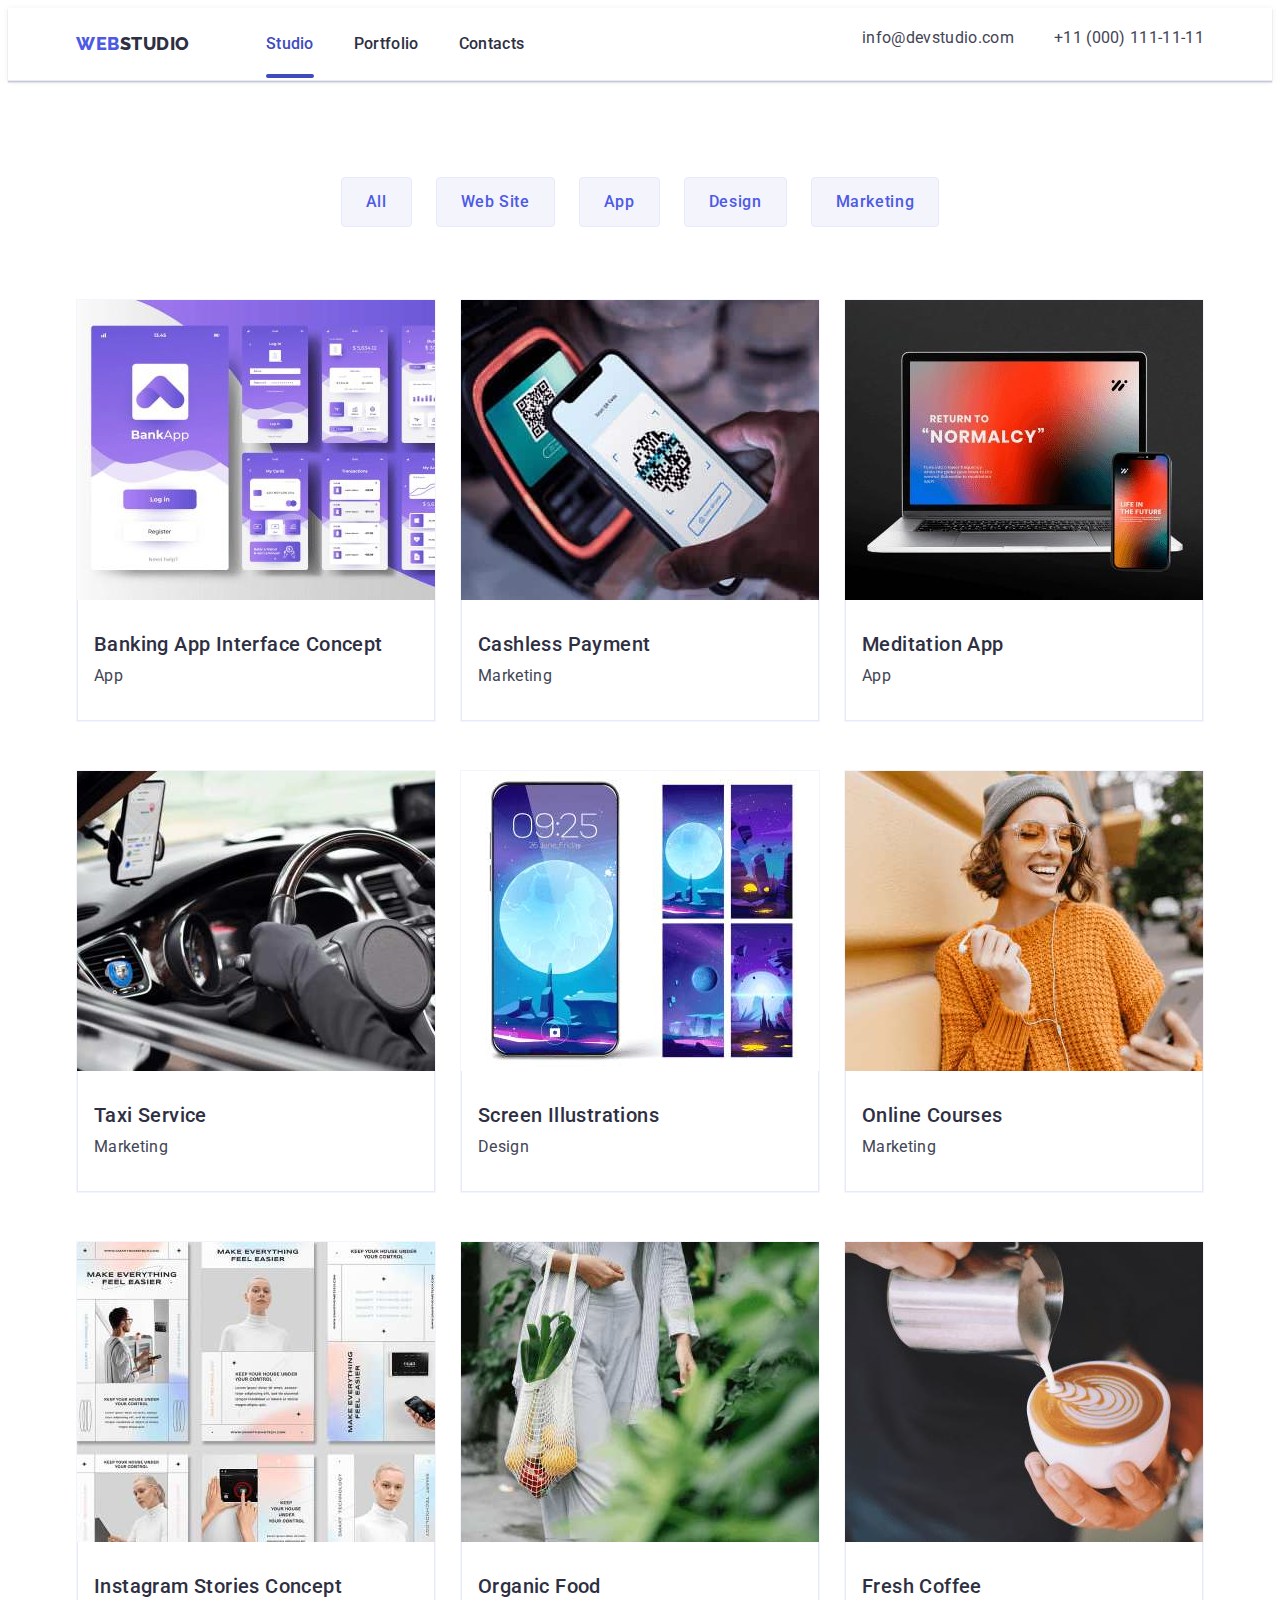
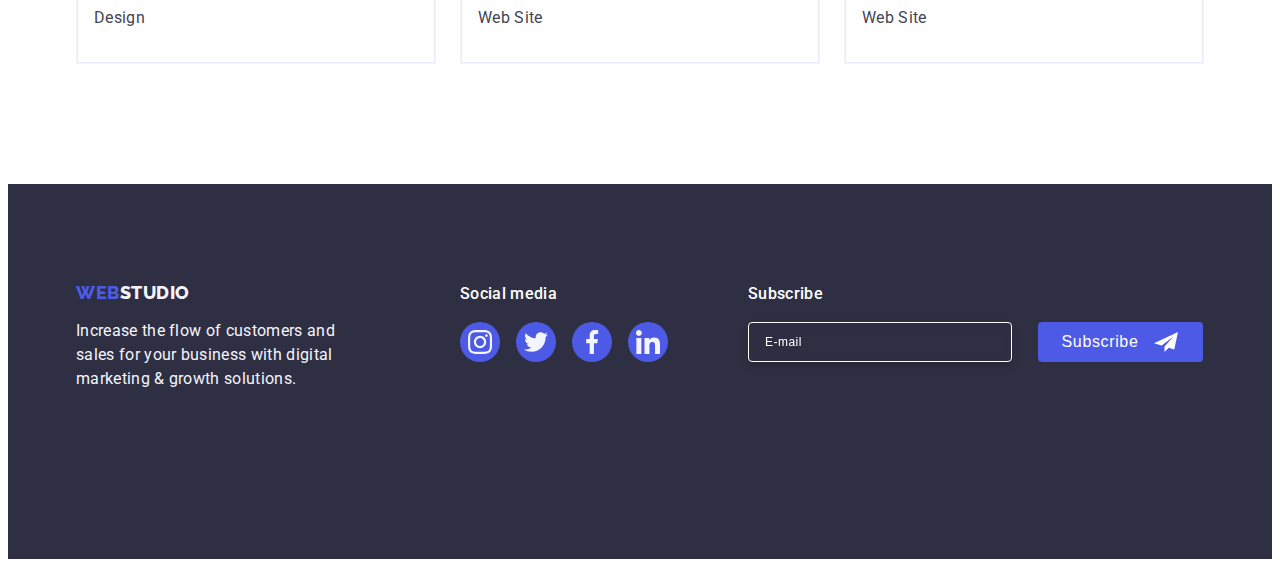
==== commit e82d8ba6: "change" ====
--- a/portfolio.html
+++ b/portfolio.html
@@ -20,14 +20,14 @@
                 <nav class="header-navigation">
                     <a class="header-logo link" href="./index.html">Web<span class="header-logo-span">Studio</span></a>
                     <ul class="navigation-list list">
-                        <li class="navigation-list-item"><a class="navigation-list-link link" href="./index.html">Studio</a>
-                        </li>
-                        <li class="navigation-list-item"><a class="navigation-list-link current link"
-                            href="./portfolio.html">Portfolio</a></li>
+                        <li class="navigation-list-item"><a class="navigation-list-link current link "
+                                href="./index.html">Studio</a></li>
+                        <li class="navigation-list-item"><a class="navigation-list-link link"
+                                href="./portfolio.html">Portfolio</a></li>
                         <li class="navigation-list-item"><a class="navigation-list-link link" href="">Contacts</a></li>
                     </ul>
                 </nav>
-    
+        
                 <address class="header-address">
                     <ul class="header-address-list list">
                         <li class="header-address-item">
@@ -38,6 +38,13 @@
                         </li>
                     </ul>
                 </address>
+        
+                <button class="menu-toggle js-open-menu" aria-expanded="false" aria-controls="mobile-menu">
+                    <svg class="svg-menu" width="32" height="22">
+                        <use href="./images/icons.svg#icon-charm_menu-hamburger"></use>
+                    </svg>
+                </button>
+        
             </div>
         </header>
 
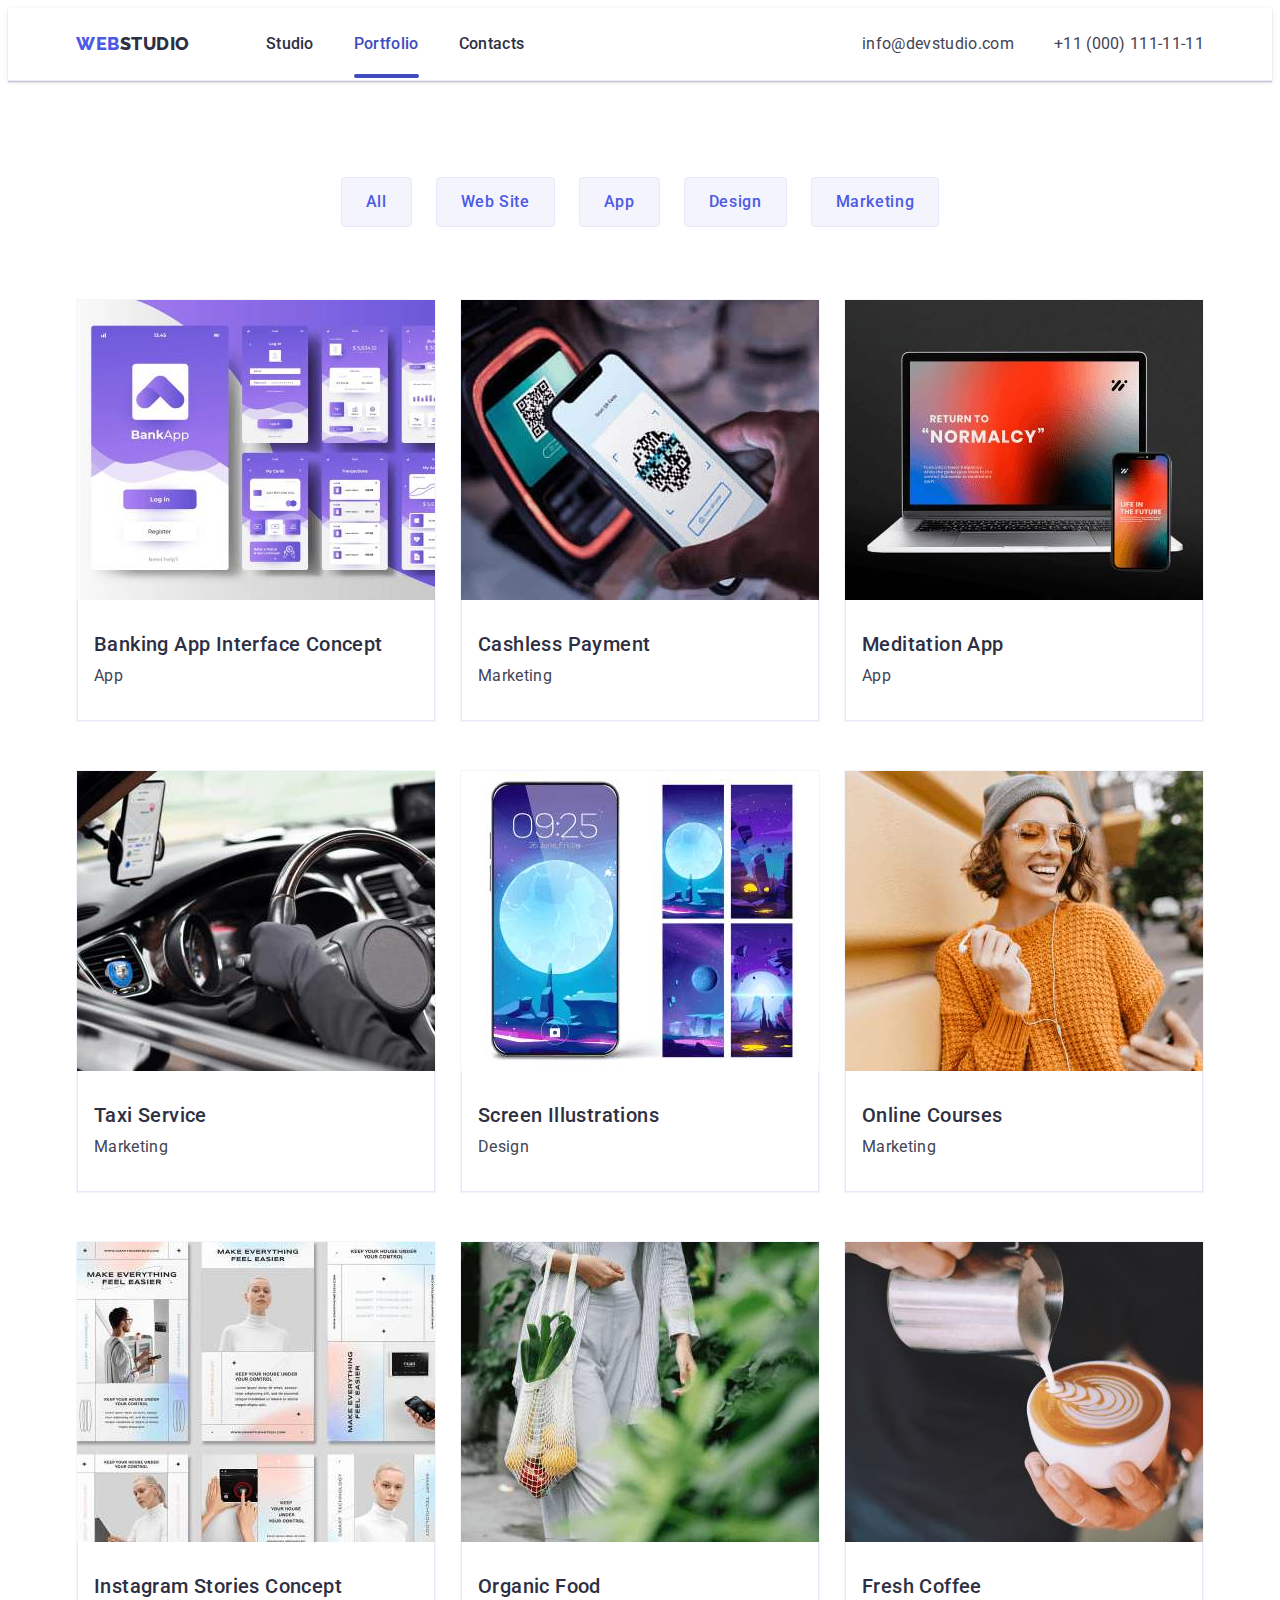
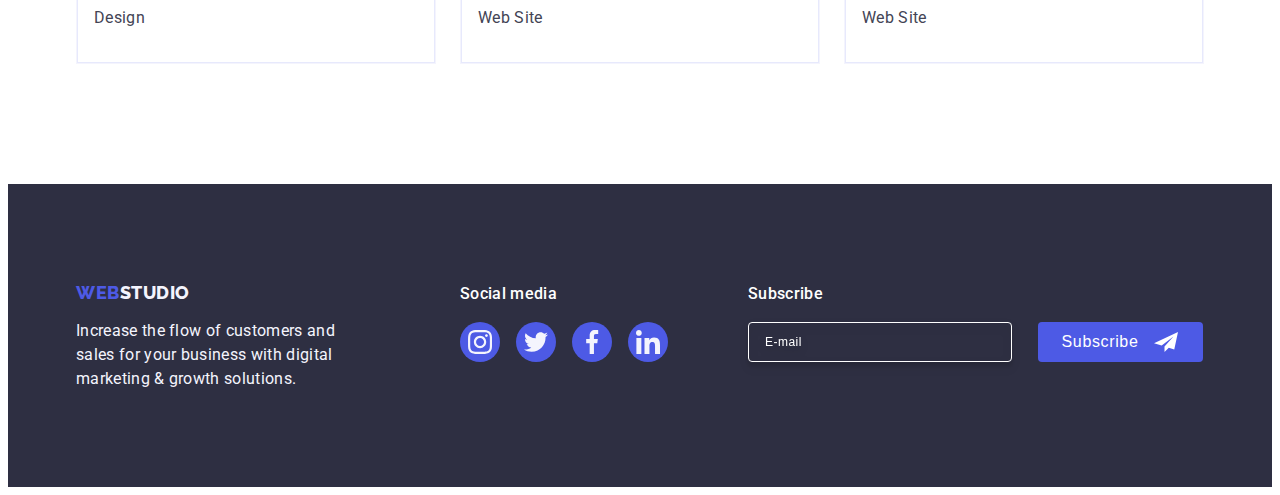
==== commit 6237442f: "change six" ====
--- a/portfolio.html
+++ b/portfolio.html
@@ -1,16 +1,17 @@
 <!DOCTYPE html>
 <html lang="en">
     <head>
-        <meta charset="utf-8"/>
-        <meta name="description" content="Portfolio"/>
+        <meta charset="utf-8" />
+        <meta name="viewport" content="width=device-width, initial-scale=1.0" />
+        <meta name="description" content="Effective Solutions for Your Business">
         <link rel="stylesheet" href="https://cdnjs.cloudflare.com/ajax/libs/modern-normalize/2.0.0/modern-normalize.min.css"
             integrity="sha512-4xo8blKMVCiXpTaLzQSLSw3KFOVPWhm/TRtuPVc4WG6kUgjH6J03IBuG7JZPkcWMxJ5huwaBpOpnwYElP/m6wg=="
             crossorigin="anonymous" referrerpolicy="no-referrer" />
         <link rel="preconnect" href="https://fonts.googleapis.com">
         <link rel="preconnect" href="https://fonts.gstatic.com" crossorigin>
-        <link href="https://fonts.googleapis.com/css2?family=Raleway:wght@800&family=Roboto:wght@400;500;700;900&display=swap" 
-        rel="stylesheet">
-        <link rel="stylesheet" href="./css/styles.css" />
+        <link href="https://fonts.googleapis.com/css2?family=Raleway:wght@800&family=Roboto:wght@400;500;700;900&display=swap"
+            rel="stylesheet">
+        <link rel="stylesheet" href="./css/styles.css">
         <title>Portfolio</title>
     </head>
 
@@ -20,10 +21,8 @@
                 <nav class="header-navigation">
                     <a class="header-logo link" href="./index.html">Web<span class="header-logo-span">Studio</span></a>
                     <ul class="navigation-list list">
-                        <li class="navigation-list-item"><a class="navigation-list-link current link "
-                                href="./index.html">Studio</a></li>
-                        <li class="navigation-list-item"><a class="navigation-list-link link"
-                                href="./portfolio.html">Portfolio</a></li>
+                        <li class="navigation-list-item"><a class="navigation-list-link link" href="./index.html">Studio</a></li>
+                        <li class="navigation-list-item"><a class="navigation-list-link current link" href="./portfolio.html">Portfolio</a></li>
                         <li class="navigation-list-item"><a class="navigation-list-link link" href="">Contacts</a></li>
                     </ul>
                 </nav>
@@ -251,6 +250,8 @@
                 </div>
             </div>
         </footer>
+    
+    <script src="./js/modal.js"></script>
 
     </body>
 </html>--- a/css/styles.css
+++ b/css/styles.css
@@ -195,6 +195,13 @@
     }
 }
 
+/* @media screen and (min-width: 768px) {
+    .header-address {
+        justify-content: center;
+        align-items: center;
+    }
+} */
+
 .menu-toggle {
     min-height: 22px;
     min-width: 32px;
@@ -227,14 +234,22 @@
     .header-address-list {
         display: flex;
         gap: 40px;
-    }
-}
-
+        justify-content: center;
+        align-items: center;
+    }
+}
+
+    .header-address-item:not(:last-child) {
+        margin-bottom: 12px;
+    }
+
+ @media only screen and (min-width: 1158px) {
 .header-address-item:not(:last-child) {
-    margin-bottom: 12px;
-}
-
-@media screen and (min-width: 768px) {
+        margin-bottom: 0px;
+    }
+ }    
+
+@media only screen and (min-width: 768px) {
     .header-address-link {
         font-size: 12px;
         font-weight: 400;
@@ -245,7 +260,7 @@
   }
 }
 
-@media screen and (min-width: 1158px) {
+@media only screen and (min-width: 1158px) {
     .header-address-link {
         font-size: 16px;
         line-height: 1.5;
@@ -429,6 +444,12 @@
     }
  
 @media only screen and (min-width: 768px) {
+    .section-two-element:not(:last-child) {
+        margin-bottom: 0px;
+    }
+}
+
+@media only screen and (min-width: 768px) {
     .section-two-element {
         width: calc((100% - 1 * 24px) / 2);
     }
@@ -593,9 +614,9 @@
         0px 2px 1px rgba(46, 47, 66, 0.08);
 }
 
-@media only screen and (max-width: 767px) {
-    .section-four-item:not(:last-child) {
-        margin-bottom: 72px; 
+@media only screen and (max-width: 768px) {
+    .section-four-item:last-child {
+        margin-bottom: 0px; 
   }
 }
 
@@ -664,7 +685,7 @@
     display: flex;
     gap: 24px;
     justify-content: center;
-    padding-top: 12px;
+    margin-top: 12px;
 
 }
 
@@ -812,6 +833,7 @@
 @media only screen and (min-width: 1158px) {
     .footer-logo {
         margin-right: 120px;
+        margin-bottom: 0px;
         align-items: flex-start;
     }
 }
@@ -972,6 +994,7 @@
         width: 264px;
         text-align: left;
         margin-left: 108px;
+        margin-bottom: 0px;
     }
 }
 
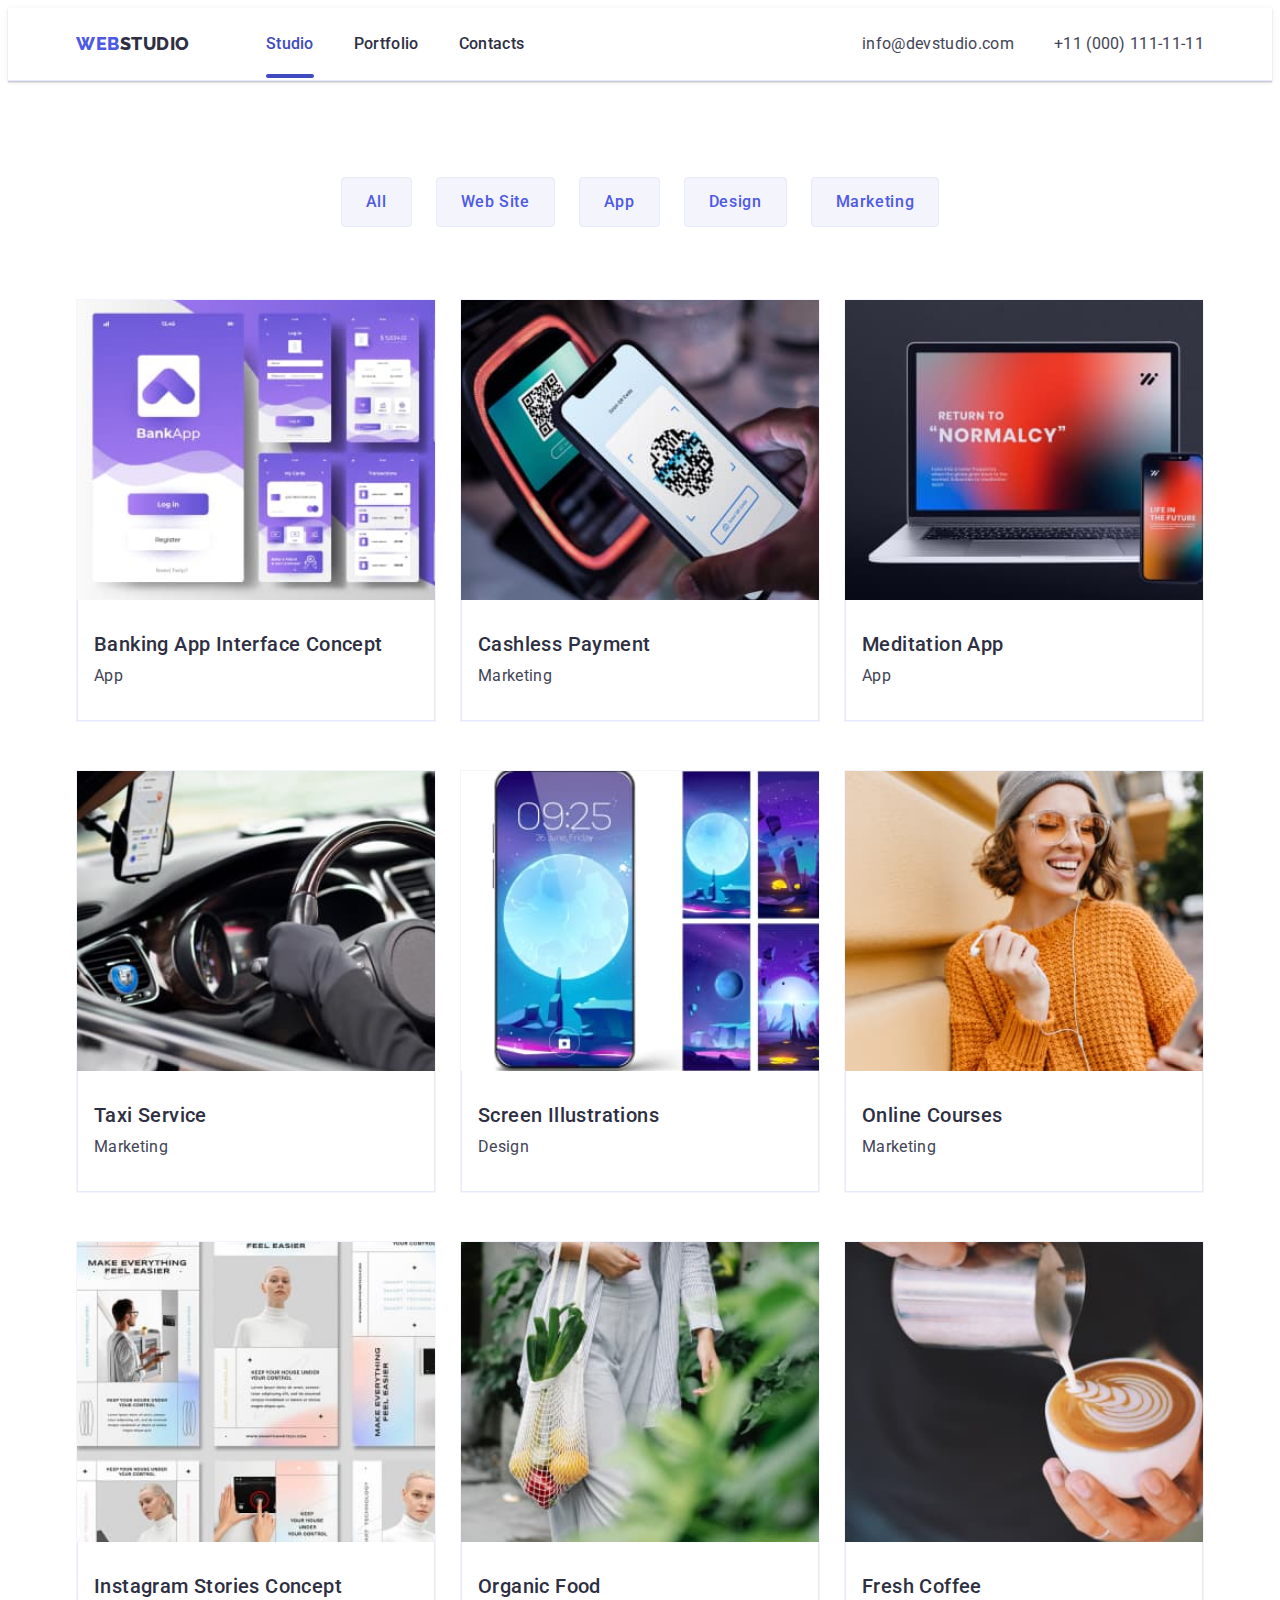
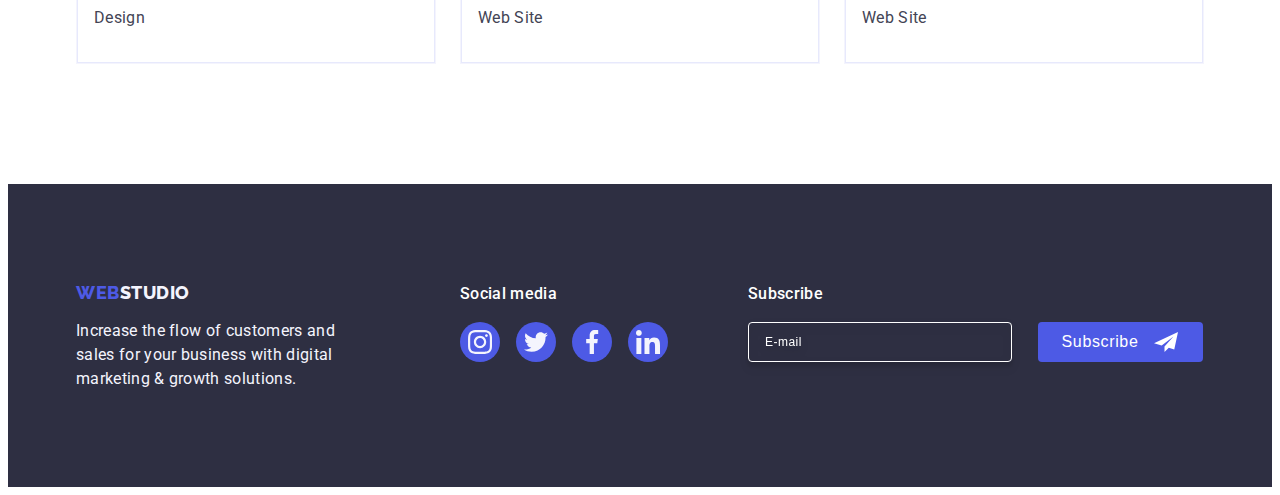
==== commit 1711b324: "PORTFOLIO" ====
--- a/portfolio.html
+++ b/portfolio.html
@@ -21,8 +21,10 @@
                 <nav class="header-navigation">
                     <a class="header-logo link" href="./index.html">Web<span class="header-logo-span">Studio</span></a>
                     <ul class="navigation-list list">
-                        <li class="navigation-list-item"><a class="navigation-list-link link" href="./index.html">Studio</a></li>
-                        <li class="navigation-list-item"><a class="navigation-list-link current link" href="./portfolio.html">Portfolio</a></li>
+                        <li class="navigation-list-item"><a class="navigation-list-link current link "
+                                href="./index.html">Studio</a></li>
+                        <li class="navigation-list-item"><a class="navigation-list-link link"
+                                href="./portfolio.html">Portfolio</a></li>
                         <li class="navigation-list-item"><a class="navigation-list-link link" href="">Contacts</a></li>
                     </ul>
                 </nav>
@@ -52,29 +54,38 @@
                 <div class="container">
                     <h1 class="visually-hidden">.</h1>
                     <ul class="portfolio-menu-list list">
-                        <li>
-                           <button type="button" class="portfolio-menu-item-btn">All</button>
-                        </li>
-                        <li>
-                           <button type="button" class="portfolio-menu-item-btn">Web Site</button>
-                        </li>
-                        <li>
-                           <button type="button" class="portfolio-menu-item-btn">App</button>
-                        </li>
-                        <li>
-                           <button type="button" class="portfolio-menu-item-btn">Design</button>
-                        </li>
-                        <li>
-                           <button type="button" class="portfolio-menu-item-btn">Marketing</button>
-                        </li>
+                        <div class="list-first">
+                            <li class="portfolio-menu-item">
+                               <button type="button" class="portfolio-menu-item-btn">All</button>
+                            </li>
+                            <li class="portfolio-menu-item">
+                               <button type="button" class="portfolio-menu-item-btn">Web Site</button>
+                            </li>
+                            <li class="portfolio-menu-item">
+                               <button type="button" class="portfolio-menu-item-btn">App</button>
+                            </li>
+                        </div>
+                        <div  class="list-two">
+                            <li class="portfolio-menu-item">
+                               <button type="button" class="portfolio-menu-item-btn">Design</button>
+                            </li>
+                            <li class="portfolio-menu-item">
+                               <button type="button" class="portfolio-menu-item-btn">Marketing</button>
+                            </li>
+                        </div>
                     </ul>
             
                     <ul class="portfolio-list list">
                         <li class="portfolio-item">
                             <a class="portfolio-item-link link" href="">   
                                 <div class="box">
-                                    <img class="portfolio-item-img" src="./images/img_4.jpg" width="360" height="300" alt="Banking App Interface"/>
-                                       <p class="overlay-text">14 Stylish and User-Friendly App Design Concepts · Task Manager App · Calorie Tracker App · Exotic Fruit Ecommerce App ·
+                                    <picture>
+                                        <source srcset="./images/img_1_desc@1x.jpg 1x, ./images/img_1_desc@2x.jpg 2x" media="(min-width:1168px)"/>
+                                        <source srcset="./images/img_1_tab@1x.jpg 1x, ./images/img_1_tab@2x.jpg 2x" media="(min-width: 768px)"/>
+                                        <source srcset="./images/img_1_mob@1x.jpg 1x, ./images/img_1_mob@2x.jpg 2x" media="(min-width: 320px)"/>  
+                                        <img class="portfolio-item-img" src="./images/img_2_mob@1x.jpg" width="396" height="300" alt="Banking App"/>    
+                                        </picture>
+                                    <p class="overlay-text">14 Stylish and User-Friendly App Design Concepts · Task Manager App · Calorie Tracker App · Exotic Fruit Ecommerce App ·
                                     Cloud Storage App</p>
                                 </div>
                                 <div class="portfolio-item-card">
@@ -86,8 +97,13 @@
                         <li class="portfolio-item">
                             <a class="portfolio-item-link link" href="">
                                 <div class="box">
-                                    <img class="portfolio-item-img" src="./images/img_5.jpg" width="360" height="300" alt="Cashless Payment"/>
-                                       <p class="overlay-text">14 Stylish and User-Friendly App Design Concepts · Task Manager App · Calorie Tracker App · Exotic Fruit Ecommerce App ·
+                                    <picture>
+                                        <source srcset="./images/img_2_desc@1x.jpg 1x, ./images/img_2_desc@2x.jpg 2x" media="(min-width: 1168px)"/>
+                                        <source srcset="./images/img_2_tab@1x.jpg 1x, ./images/img_2_tab@2x.jpg 2x" media="(min-width: 768px)"/>
+                                        <source srcset="./images/img_2_mob@1x.jpg 1x, ./images/img_2_mob@2x.jpg 2x" media="(min-width: 320px)"/>
+                                        <img class="portfolio-item-img" src="./images/img_2_mob@1x.jpg" width="396" height="300" alt="Cashless Payment"/>
+                                    </picture>
+                                    <p class="overlay-text">14 Stylish and User-Friendly App Design Concepts · Task Manager App · Calorie Tracker App · Exotic Fruit Ecommerce App ·
                                     Cloud Storage App</p>
                                 </div>                              
                                 <div class="portfolio-item-card">
@@ -99,7 +115,12 @@
                         <li class="portfolio-item">
                             <a class="portfolio-item-link link" href="">
                                 <div class="box">
-                                    <img class="portfolio-item-img" src="./images/img_6.jpg" width="360" height="300" alt="Meditation App"/>
+                                    <picture>
+                                        <source srcset="./images/img_3_desc@1x.jpg 1x, ./images/img_3_desc@2x.jpg 2x" media="(min-width: 1168px)" />
+                                        <source srcset="./images/img_3_tab@1x.jpg 1x, ./images/img_3_tab@2x.jpg 2x" media="(min-width: 768px)" />
+                                        <source srcset="./images/img_3_mob@1x.jpg 1x, ./images/img_3_mob@2x.jpg 2x" media="(min-width: 320px)" />
+                                        <img class="portfolio-item-img" src="./images/img_3_mob@1x.jpg" width="396" height="300" alt="Meditation Appt" />
+                                    </picture>
                                     <p class="overlay-text">14 Stylish and User-Friendly App Design Concepts · Task Manager App · Calorie Tracker App · Exotic Fruit Ecommerce App ·
                                         Cloud Storage App</p>
                                 </div>                                
@@ -112,7 +133,12 @@
                         <li class="portfolio-item">
                             <a class="portfolio-item-link link" href="">
                                 <div class="box">
-                                    <img class="portfolio-item-img" src="./images/img_7.jpg" width="360" height="300" alt="Taxi Service"/>
+                                    <picture>
+                                        <source srcset="./images/img_4_desc@1x.jpg 1x, ./images/img_4_desc@2x.jpg 2x" media="(min-width: 1168px)"/>
+                                        <source srcset="./images/img_4_tab@1x.jpg 1x, ./images/img_4_tab@2x.jpg 2x" media="(min-width: 768px)"/>
+                                        <source srcset="./images/img_4_mob@1x.jpg 1x, ./images/img_4_mob@2x.jpg 2x" media="(min-width: 320px)"/>
+                                        <img class="portfolio-item-img" src="./images/img_4_mob@1x.jpg" width="396" height="300" alt="Taxi Service"/>
+                                    </picture>
                                         <p class="overlay-text">14 Stylish and User-Friendly App Design Concepts · Task Manager App · Calorie Tracker App · Exotic Fruit Ecommerce App ·
                                         Cloud Storage App</p>
                                 </div>                              
@@ -125,8 +151,13 @@
                         <li class="portfolio-item">
                             <a class="portfolio-item-link link" href="">
                                 <div class="box">
-                                    <img class="portfolio-item-img" src="./images/img_8.jpg" width="360" height="300" alt="Screen Illustrations"/>
-                                        <p class="overlay-text">14 Stylish and User-Friendly App Design Concepts · Task Manager App · Calorie Tracker App · Exotic Fruit Ecommerce App ·
+                                    <picture>
+                                        <source srcset="./images/img_5_desc@1x.jpg 1x, ./images/img_5_desc@2x.jpg 2x" media="(min-width: 1168px)"/>
+                                        <source srcset="./images/img_5_tab@1x.jpg 1x, ./images/img_5_tab@2x.jpg 2x" media="(min-width: 768px)"/>
+                                        <source srcset="./images/img_5_mob@1x.jpg 1x, ./images/img_5_mob@2x.jpg 2x" media="(min-width: 320px)"/>
+                                        <img class="portfolio-item-img" src="./images/img_5_mob@1x.jpg" width="396" height="300" alt="Screen Illustrations" />
+                                    </picture>
+                                    <p class="overlay-text">14 Stylish and User-Friendly App Design Concepts · Task Manager App · Calorie Tracker App · Exotic Fruit Ecommerce App ·
                                         Cloud Storage App</p>
                                 </div>                                
                                 <div class="portfolio-item-card">
@@ -138,7 +169,12 @@
                         <li class="portfolio-item">
                             <a class="portfolio-item-link link" href="">
                                 <div class="box">
-                                    <img class="portfolio-item-img" src="./images/img_9.jpg" width="360" height="300" alt="Online Courses"/>
+                                    <picture>
+                                        <source srcset="./images/img_6_desc@1x.jpg 1x, ./images/img_6_desc@2x.jpg 2x" media="(min-width: 1168px)"/>
+                                        <source srcset="./images/img_6_tab@1x.jpg 1x, ./images/img_6_tab@2x.jpg 2x" media="(min-width: 768px)" />
+                                        <source srcset="./images/img_6_mob@1x.jpg 1x, ./images/img_6_mob@2x.jpg 2x" media="(min-width: 320px)" />
+                                        <img class="portfolio-item-img" src="./images/img_6_mob@1x.jpg" width="396" height="300" alt="Online Courses"/>
+                                    </picture>
                                         <p class="overlay-text">14 Stylish and User-Friendly App Design Concepts · Task Manager App · Calorie Tracker App · Exotic Fruit Ecommerce App ·
                                         Cloud Storage App</p>
                                 </div>                                
@@ -151,8 +187,13 @@
                         <li class="portfolio-item">
                             <a class="portfolio-item-link link" href="">
                                 <div class="box">
-                                    <img class="portfolio-item-img" src="./images/img_10.jpg" width="360" height="300" alt="Instagram Stories Concept"/>
-                                        <p class="overlay-text">14 Stylish and User-Friendly App Design Concepts · Task Manager App · Calorie Tracker App · Exotic Fruit Ecommerce App ·
+                                    <picture>
+                                        <source srcset="./images/img_7_desc@1x.jpg 1x, ./images/img_7_desc@2x.jpg 2x" media="(min-width: 1168px)" />
+                                        <source srcset="./images/img_7_tab@1x.jpg 1x, ./images/img_7_tab@2x.jpg 2x" media="(min-width: 768px)" />
+                                        <source srcset="./images/img_7_mob@1x.jpg 1x, ./images/img_7_mob@2x.jpg 2x" media="(min-width: 320px)" />
+                                        <img class="portfolio-item-img" src="./images/img_7_mob@1x.jpg" width="396" height="300" alt="Instagram Stories Concept" />
+                                    </picture>
+                                    <p class="overlay-text">14 Stylish and User-Friendly App Design Concepts · Task Manager App · Calorie Tracker App · Exotic Fruit Ecommerce App ·
                                         Cloud Storage App</p>
                                 </div>                               
                                 <div class="portfolio-item-card">
@@ -164,8 +205,13 @@
                         <li class="portfolio-item">
                             <a class="portfolio-item-link link" href="">
                                 <div class="box">
-                                    <img class="portfolio-item-img" src="./images/img_11.jpg" width="360" height="300" alt="Organic Food"/>     
-                                        <p class="overlay-text">14 Stylish and User-Friendly App Design Concepts · Task Manager App · Calorie Tracker App · Exotic Fruit Ecommerce App ·
+                                    <picture>
+                                        <source srcset="./images/img_8_desc@1x.jpg 1x, ./images/img_8_desc@2x.jpg 2x" media="(min-width: 1168px)" />
+                                        <source srcset="./images/img_8_tab@1x.jpg 1x, ./images/img_8_tab@2x.jpg 2x" media="(min-width: 768px)" />
+                                        <source srcset="./images/img_8_mob@1x.jpg 1x, ./images/img_8_mob@2x.jpg 2x" media="(min-width: 320px)" />
+                                        <img class="portfolio-item-img" src="./images/img_8_mob@1x.jpg" width="396" height="300" alt="Organic Food" />
+                                    </picture>
+                                    <p class="overlay-text">14 Stylish and User-Friendly App Design Concepts · Task Manager App · Calorie Tracker App · Exotic Fruit Ecommerce App ·
                                         Cloud Storage App</p>
                                 </div>                                
                                 <div class="portfolio-item-card">
@@ -177,8 +223,13 @@
                         <li class="portfolio-item">
                             <a class="portfolio-item-link link" href="">
                                 <div  class="box">
-                                    <img class="portfolio-item-img" src="./images/img_12.jpg" width="360" height="300" alt="Fresh Coffee"/>
-                                        <p class="overlay-text">14 Stylish and User-Friendly App Design Concepts · Task Manager App · Calorie Tracker App · Exotic Fruit Ecommerce App ·
+                                    <picture>
+                                        <source srcset="./images/img_9_desc@1x.jpg 1x, ./images/img_9_desc@2x.jpg 2x" media="(min-width: 1168px)" />
+                                        <source srcset="./images/img_9_tab@1x.jpg 1x, ./images/img_9_tab@2x.jpg 2x" media="(min-width: 768px)" />
+                                        <source srcset="./images/img_9_mob@1x.jpg 1x, ./images/img_9_mob@2x.jpg 2x" media="(min-width: 320px)" />
+                                        <img class="portfolio-item-img" src="./images/img_9_mob@1x.jpg" width="396" height="300" alt="Fresh Coffee" />
+                                    </picture>
+                                   <p class="overlay-text">14 Stylish and User-Friendly App Design Concepts · Task Manager App · Calorie Tracker App · Exotic Fruit Ecommerce App ·
                                         Cloud Storage App</p>
                                 </div>                             
                                 <div class="portfolio-item-card">
@@ -250,8 +301,60 @@
                 </div>
             </div>
         </footer>
-    
-    <script src="./js/modal.js"></script>
+
+<div class="menu-container js-menu-container" id="mobile-menu">
+    <button class="modal-btn js-close-menu" type="button">
+        <svg class="modal-svg" width="8" height="8">
+            <use href="./images/icons.svg#icon-close-black-18dp"></use>
+        </svg>
+    </button>
+
+    <div class="mobile-menu-first">
+        <ul class="mobile-menu list">
+            <li class="mobile-item"><a class="mobile-menu-link link current-menu" href="./index.html">Studio</a></li>
+            <li class="mobile-item"><a class="mobile-menu-link link" href="./portfolio.html">Portfolio</a></li>
+            <li class="mobile-item"><a class="mobile-menu-link link" href="">Contacts</a></li>
+        </ul>
+    </div>
+    <div class="mobile-menu-two">
+        <p class="mobile-menu-tel">+11 (000) 111-11-11</p>
+        <p class="mobile-menu-email">info@devstudio.com</p>
+        <div class="mobile-social">
+            <ul class="mobile-social-list list">
+                <li class="mobile-social-item">
+                    <a class="mobile-social-link" href="">
+                        <svg class="mobile-svg" width="24" height="24">
+                            <use href="./images/icons.svg#icon-instagram-2"></use>
+                        </svg>
+                    </a>
+                </li>
+                <li class="mobile-social-item">
+                    <a class="mobile-social-link" href="">
+                        <svg class="mobile-svg" width="24" height="24">
+                            <use href="./images/icons.svg#icon-twitter-2"></use>
+                        </svg>
+                    </a>
+                </li>
+                <li class="mobile-social-item">
+                    <a class="mobile-social-link" href="">
+                        <svg class="mobile-svg" width="24" height="24">
+                            <use href="./images/icons.svg#icon-facebook-2"></use>
+                        </svg>
+                    </a>
+                </li>
+                <li class="mobile-social-item">
+                    <a class="mobile-social-link" href="">
+                        <svg class="mobile-svg" width="24" height="24">
+                            <use href="./images/icons.svg#icon-linkedin-2"></use>
+                        </svg>
+                    </a>
+                </li>
+            </ul>
+        </div>
+    </div>
+</div>
+
+<script defer src="js/mobile-menu.js"></script>
 
     </body>
 </html>--- a/css/styles.css
+++ b/css/styles.css
@@ -1033,7 +1033,6 @@
   }
 }
 
-
 .svg-subscribe {
     margin-left: 16px;
 }
@@ -1042,15 +1041,69 @@
 /*!------------------------section--portfolio-------------------*/
 
 .portfolio {
-    padding: 96px 0 120px 0;
-}
-
-.portfolio-menu-list {
+    padding: 48px 0 48px 0;
+}
+
+@media only screen and (min-width: 768px) {
+  .portfolio {
+    padding: 64px 0 96px 0;
+  }
+}
+
+@media only screen and (min-width: 1158px) {
+    .portfolio {
+        padding: 96px 0 120px 0;
+    }
+}
+
+@media only screen and (min-width: 768px) {
+    .portfolio-menu-list {
+        display: flex;
+        margin-bottom: 64px;
+    }
+}
+
+@media only screen and (min-width: 1158px) {
+    .portfolio-menu-list {
+        margin-bottom: 72px;
+    }
+}
+
+@media only screen and (max-width: 768px) {
+.list-first {
     display: flex;
     gap: 24px;
-    justify-content: center;
-    margin-bottom: 72px;
-}
+    justify-content: flex-start;
+    margin-bottom: 16px;
+}
+
+.list-two {
+    display: flex;
+    gap: 24px;
+    justify-content: flex-start;
+    margin-bottom: 48px;
+}
+}
+
+@media only screen and (min-width: 768px) {
+    .list-first {
+        display: flex;
+        gap: 24px;
+        justify-content: flex-end;
+        margin-right: 24px;
+        margin-left: auto;
+        margin-bottom: 0px;
+    }
+
+    .list-two {
+        display: flex;
+        gap: 24px;
+        justify-content: flex-start;
+        margin-right: auto;
+        margin-bottom: 0px;
+    }
+}
+
 .portfolio-menu-item-btn {
     font-family: var(--primary-font);
     font-weight: 500;
@@ -1061,7 +1114,7 @@
     background-color: var(--cloud);
     text-align: center;
     cursor: pointer;
-    padding: 12px 24px 12px;
+    padding: 8px 16px;
     border-radius: 4px;
     border: 1px solid var(--cornflower);
     transition: color 250ms cubic-bezier(0.4, 0, 0.2, 1),
@@ -1070,6 +1123,27 @@
     box-shadow 250ms cubic-bezier(0.4, 0, 0.2, 1);
 }
 
+@media only screen and (min-width: 768px) {
+  .portfolio-menu-item-btn {
+      font-family: var(--primary-font);
+      font-weight: 500;
+      font-size: 16px;
+      line-height: 1.5;
+      letter-spacing: 0.04em;
+      color: var(--iris);
+      background-color: var(--cloud);
+      text-align: center;
+      cursor: pointer;
+      padding: 12px 24px 12px;
+      border-radius: 4px;
+      border: 1px solid var(--cornflower);
+      transition: color 250ms cubic-bezier(0.4, 0, 0.2, 1),
+          background-color 250ms cubic-bezier(0.4, 0, 0.2, 1),
+          border-color 250ms cubic-bezier(0.4, 0, 0.2, 1),
+          box-shadow 250ms cubic-bezier(0.4, 0, 0.2, 1);
+        }    
+  }
+
 .portfolio-menu-item-btn:hover, 
 .portfolio-menu-item-btn:focus {
     color: var(--white);
@@ -1086,9 +1160,36 @@
     justify-content: center;
 }
 
-.portfolio-item {
+@media only screen and (min-width: 768px) {
+  .portfolio-list {
+    justify-content: flex-start;
+  }
+}
+   .portfolio-item {
+       border: 0.5px solid var(--cloud);
+       width: 100%;
+   }
+
+@media only screen and (min-width: 768px) {
+    .portfolio-item {
+        border: 0.5px solid var(--cloud);
+        width: calc((100% - 1 * 24px) / 2);
+    }
+}
+
+@media only screen and (min-width: 1158px) {
+    .portfolio-item {
+        border: 0.5px solid var(--cloud);
+        width: calc((100% - 2 * 24px) / 3);
+    }
+}
+
+
+@media only screen and (min-width: 1158px) {
+  .portfolio-item {
     border: 0.5px solid var(--cloud);
     width: calc((100% - 2 * 24px) / 3);
+}
 }
 
 .portfolio-item-link {
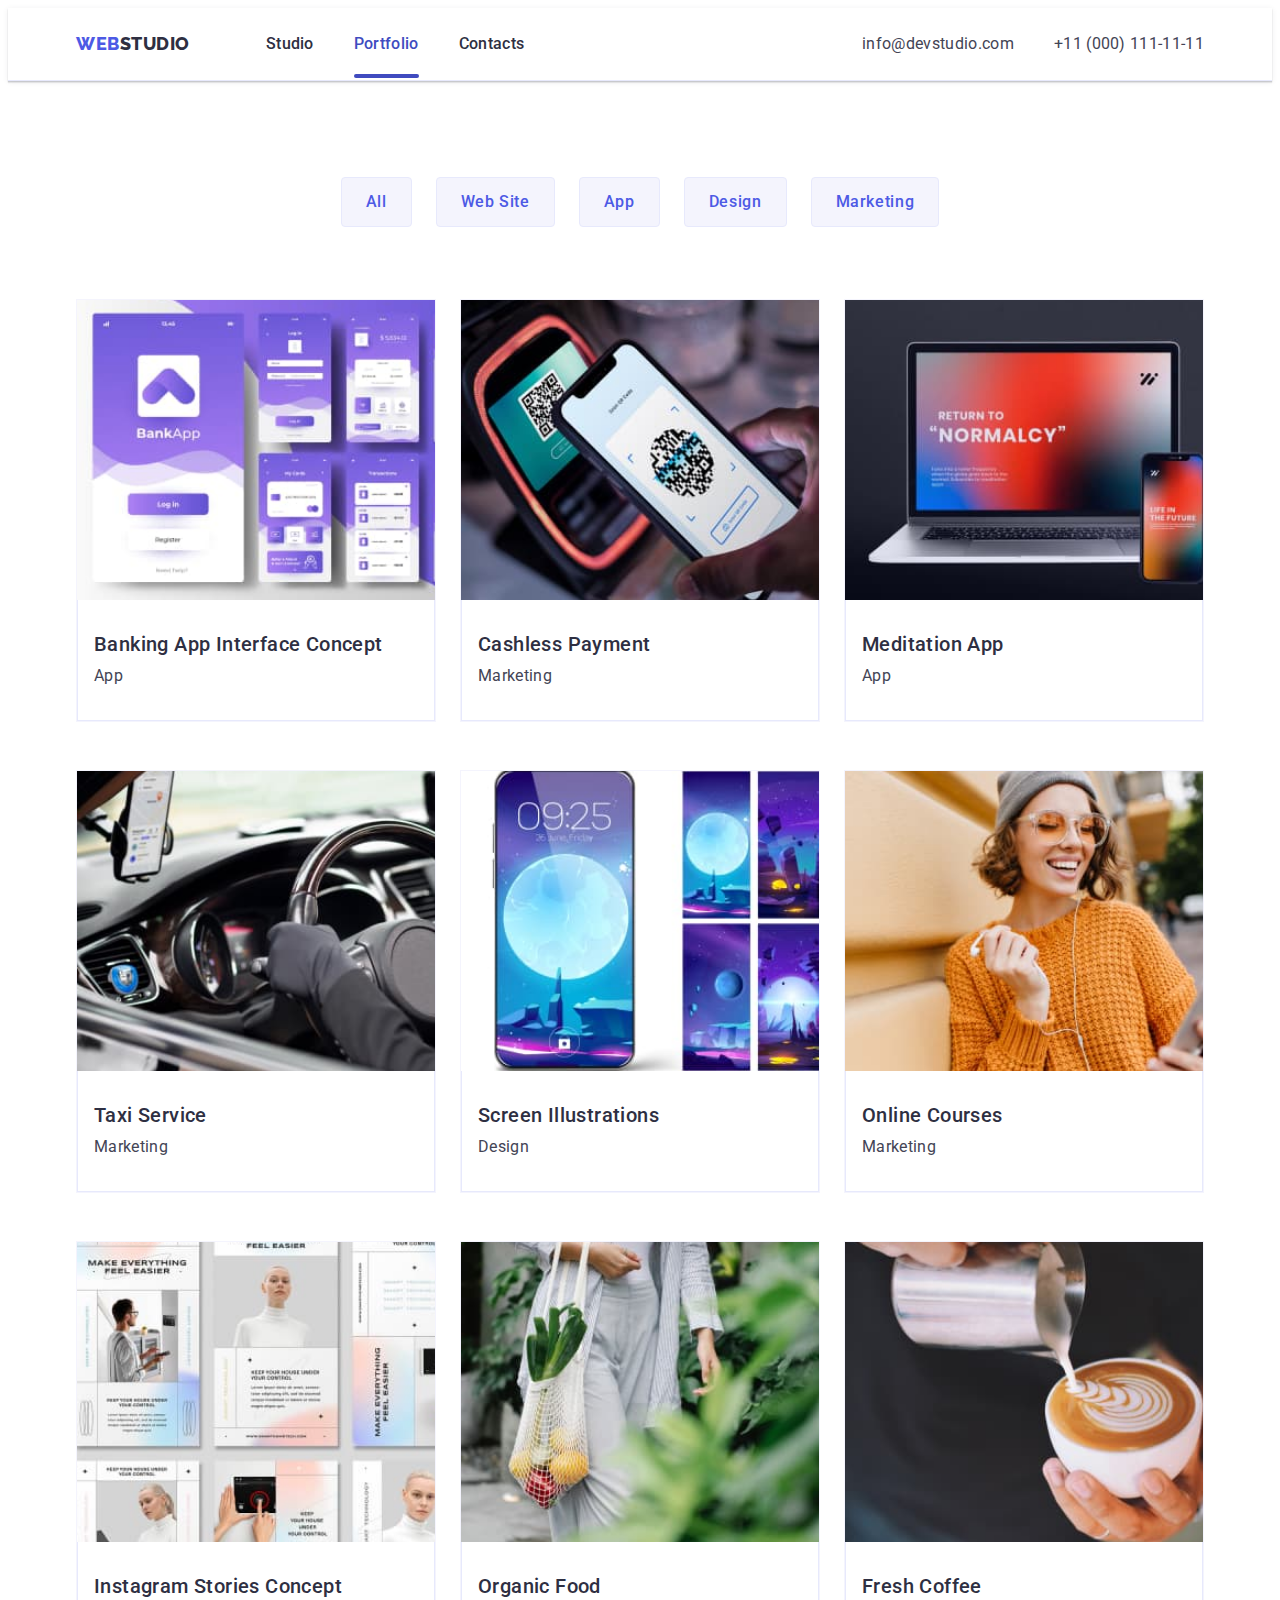
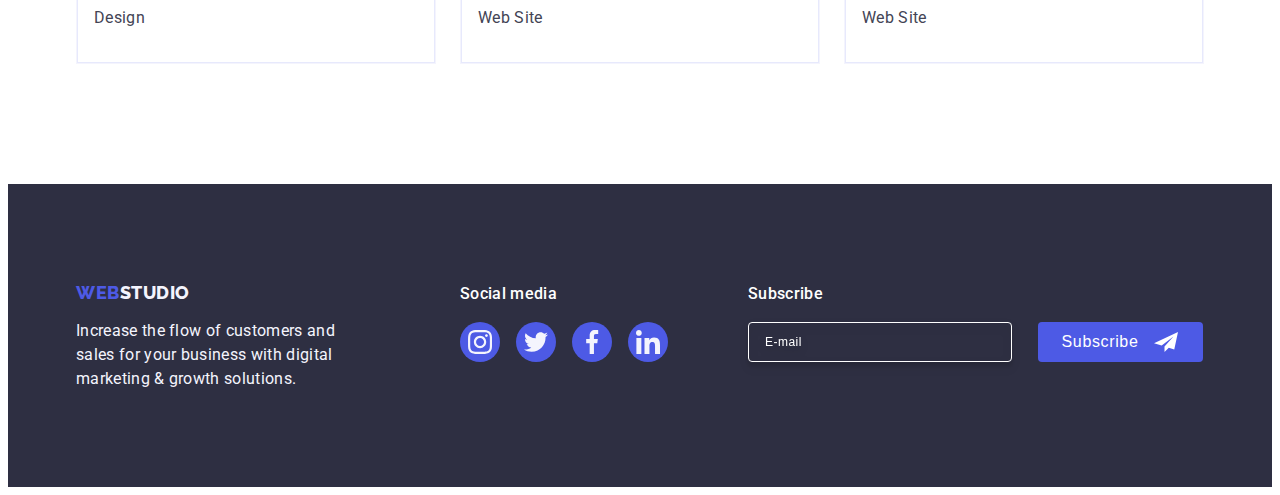
==== commit 78a9fa7f: "change last" ====
--- a/portfolio.html
+++ b/portfolio.html
@@ -1,360 +1,662 @@
 <!DOCTYPE html>
 <html lang="en">
-    <head>
-        <meta charset="utf-8" />
-        <meta name="viewport" content="width=device-width, initial-scale=1.0" />
-        <meta name="description" content="Effective Solutions for Your Business">
-        <link rel="stylesheet" href="https://cdnjs.cloudflare.com/ajax/libs/modern-normalize/2.0.0/modern-normalize.min.css"
-            integrity="sha512-4xo8blKMVCiXpTaLzQSLSw3KFOVPWhm/TRtuPVc4WG6kUgjH6J03IBuG7JZPkcWMxJ5huwaBpOpnwYElP/m6wg=="
-            crossorigin="anonymous" referrerpolicy="no-referrer" />
-        <link rel="preconnect" href="https://fonts.googleapis.com">
-        <link rel="preconnect" href="https://fonts.gstatic.com" crossorigin>
-        <link href="https://fonts.googleapis.com/css2?family=Raleway:wght@800&family=Roboto:wght@400;500;700;900&display=swap"
-            rel="stylesheet">
-        <link rel="stylesheet" href="./css/styles.css">
-        <title>Portfolio</title>
-    </head>
-
-    <body>
-        <header class="header">
-            <div class="header_container container">
-                <nav class="header-navigation">
-                    <a class="header-logo link" href="./index.html">Web<span class="header-logo-span">Studio</span></a>
-                    <ul class="navigation-list list">
-                        <li class="navigation-list-item"><a class="navigation-list-link current link "
-                                href="./index.html">Studio</a></li>
-                        <li class="navigation-list-item"><a class="navigation-list-link link"
-                                href="./portfolio.html">Portfolio</a></li>
-                        <li class="navigation-list-item"><a class="navigation-list-link link" href="">Contacts</a></li>
-                    </ul>
-                </nav>
-        
-                <address class="header-address">
-                    <ul class="header-address-list list">
-                        <li class="header-address-item">
-                            <a class="header-address-link link" href="mailto:info@devstudio.com">info@devstudio.com</a>
-                        </li>
-                        <li class="header-address-item">
-                            <a class="header-address-link link" href="tel:+110001111111">+11 (000) 111-11-11</a>
-                        </li>
-                    </ul>
-                </address>
-        
-                <button class="menu-toggle js-open-menu" aria-expanded="false" aria-controls="mobile-menu">
-                    <svg class="svg-menu" width="32" height="22">
-                        <use href="./images/icons.svg#icon-charm_menu-hamburger"></use>
-                    </svg>
+  <head>
+    <meta charset="utf-8" />
+    <meta name="viewport" content="width=device-width, initial-scale=1.0" />
+    <meta name="description" content="Effective Solutions for Your Business" />
+    <link
+      rel="stylesheet"
+      href="https://cdnjs.cloudflare.com/ajax/libs/modern-normalize/2.0.0/modern-normalize.min.css"
+      integrity="sha512-4xo8blKMVCiXpTaLzQSLSw3KFOVPWhm/TRtuPVc4WG6kUgjH6J03IBuG7JZPkcWMxJ5huwaBpOpnwYElP/m6wg=="
+      crossorigin="anonymous"
+      referrerpolicy="no-referrer"
+    />
+    <link rel="preconnect" href="https://fonts.googleapis.com" />
+    <link rel="preconnect" href="https://fonts.gstatic.com" crossorigin />
+    <link
+      href="https://fonts.googleapis.com/css2?family=Raleway:wght@800&family=Roboto:wght@400;500;700;900&display=swap"
+      rel="stylesheet"
+    />
+    <link rel="stylesheet" href="./css/styles.css" />
+    <title>Portfolio</title>
+  </head>
+
+  <body>
+    <header class="header">
+      <div class="header_container container">
+        <nav class="header-navigation">
+          <a class="header-logo link" href="./index.html"
+            >Web<span class="header-logo-span">Studio</span>
+          </a>
+          <ul class="navigation-list list">
+            <li class="navigation-list-item">
+              <a class="navigation-list-link link" href="./index.html"
+                >Studio</a
+              >
+            </li>
+            <li class="navigation-list-item">
+              <a
+                class="navigation-list-link current link"
+                href="./portfolio.html"
+                >Portfolio</a
+              >
+            </li>
+            <li class="navigation-list-item">
+              <a class="navigation-list-link link" href="">Contacts</a>
+            </li>
+          </ul>
+        </nav>
+
+        <address class="header-address">
+          <ul class="header-address-list list">
+            <li class="header-address-item">
+              <a
+                class="header-address-link link"
+                href="mailto:info@devstudio.com"
+                >info@devstudio.com</a
+              >
+            </li>
+            <li class="header-address-item">
+              <a class="header-address-link link" href="tel:+110001111111"
+                >+11 (000) 111-11-11</a
+              >
+            </li>
+          </ul>
+        </address>
+
+        <button
+          class="menu-toggle js-open-menu"
+          aria-expanded="false"
+          aria-controls="mobile-menu"
+        >
+          <svg class="svg-menu" width="32" height="22">
+            <use href="./images/icons.svg#icon-charm_menu-hamburger"></use>
+          </svg>
+        </button>
+      </div>
+    </header>
+
+    <main>
+      <section class="portfolio">
+        <div class="container">
+          <h1 class="visually-hidden">.</h1>
+          <ul class="portfolio-menu-list list">
+            <div class="list-first">
+              <li class="portfolio-menu-item">
+                <button type="button" class="portfolio-menu-item-btn">
+                  All
                 </button>
-        
+              </li>
+              <li class="portfolio-menu-item">
+                <button type="button" class="portfolio-menu-item-btn">
+                  Web Site
+                </button>
+              </li>
+              <li class="portfolio-menu-item">
+                <button type="button" class="portfolio-menu-item-btn">
+                  App
+                </button>
+              </li>
             </div>
-        </header>
-
-        <main>
-            <section class="portfolio">
-                <div class="container">
-                    <h1 class="visually-hidden">.</h1>
-                    <ul class="portfolio-menu-list list">
-                        <div class="list-first">
-                            <li class="portfolio-menu-item">
-                               <button type="button" class="portfolio-menu-item-btn">All</button>
-                            </li>
-                            <li class="portfolio-menu-item">
-                               <button type="button" class="portfolio-menu-item-btn">Web Site</button>
-                            </li>
-                            <li class="portfolio-menu-item">
-                               <button type="button" class="portfolio-menu-item-btn">App</button>
-                            </li>
-                        </div>
-                        <div  class="list-two">
-                            <li class="portfolio-menu-item">
-                               <button type="button" class="portfolio-menu-item-btn">Design</button>
-                            </li>
-                            <li class="portfolio-menu-item">
-                               <button type="button" class="portfolio-menu-item-btn">Marketing</button>
-                            </li>
-                        </div>
-                    </ul>
-            
-                    <ul class="portfolio-list list">
-                        <li class="portfolio-item">
-                            <a class="portfolio-item-link link" href="">   
-                                <div class="box">
-                                    <picture>
-                                        <source srcset="./images/img_1_desc@1x.jpg 1x, ./images/img_1_desc@2x.jpg 2x" media="(min-width:1168px)"/>
-                                        <source srcset="./images/img_1_tab@1x.jpg 1x, ./images/img_1_tab@2x.jpg 2x" media="(min-width: 768px)"/>
-                                        <source srcset="./images/img_1_mob@1x.jpg 1x, ./images/img_1_mob@2x.jpg 2x" media="(min-width: 320px)"/>  
-                                        <img class="portfolio-item-img" src="./images/img_2_mob@1x.jpg" width="396" height="300" alt="Banking App"/>    
-                                        </picture>
-                                    <p class="overlay-text">14 Stylish and User-Friendly App Design Concepts · Task Manager App · Calorie Tracker App · Exotic Fruit Ecommerce App ·
-                                    Cloud Storage App</p>
-                                </div>
-                                <div class="portfolio-item-card">
-                                    <h2 class="portfolio-item-title">Banking App Interface Concept</h2>
-                                    <p class="text-general">App</p>
-                                </div>
-                            </a>
-                        </li>
-                        <li class="portfolio-item">
-                            <a class="portfolio-item-link link" href="">
-                                <div class="box">
-                                    <picture>
-                                        <source srcset="./images/img_2_desc@1x.jpg 1x, ./images/img_2_desc@2x.jpg 2x" media="(min-width: 1168px)"/>
-                                        <source srcset="./images/img_2_tab@1x.jpg 1x, ./images/img_2_tab@2x.jpg 2x" media="(min-width: 768px)"/>
-                                        <source srcset="./images/img_2_mob@1x.jpg 1x, ./images/img_2_mob@2x.jpg 2x" media="(min-width: 320px)"/>
-                                        <img class="portfolio-item-img" src="./images/img_2_mob@1x.jpg" width="396" height="300" alt="Cashless Payment"/>
-                                    </picture>
-                                    <p class="overlay-text">14 Stylish and User-Friendly App Design Concepts · Task Manager App · Calorie Tracker App · Exotic Fruit Ecommerce App ·
-                                    Cloud Storage App</p>
-                                </div>                              
-                                <div class="portfolio-item-card">
-                                    <h2 class="portfolio-item-title">Cashless Payment</h2>
-                                    <p class="text-general">Marketing</p>
-                                </div>
-                            </a>
-                        </li>
-                        <li class="portfolio-item">
-                            <a class="portfolio-item-link link" href="">
-                                <div class="box">
-                                    <picture>
-                                        <source srcset="./images/img_3_desc@1x.jpg 1x, ./images/img_3_desc@2x.jpg 2x" media="(min-width: 1168px)" />
-                                        <source srcset="./images/img_3_tab@1x.jpg 1x, ./images/img_3_tab@2x.jpg 2x" media="(min-width: 768px)" />
-                                        <source srcset="./images/img_3_mob@1x.jpg 1x, ./images/img_3_mob@2x.jpg 2x" media="(min-width: 320px)" />
-                                        <img class="portfolio-item-img" src="./images/img_3_mob@1x.jpg" width="396" height="300" alt="Meditation Appt" />
-                                    </picture>
-                                    <p class="overlay-text">14 Stylish and User-Friendly App Design Concepts · Task Manager App · Calorie Tracker App · Exotic Fruit Ecommerce App ·
-                                        Cloud Storage App</p>
-                                </div>                                
-                                <div class="portfolio-item-card">
-                                    <h2 class="portfolio-item-title">Meditation App</h2>
-                                    <p class="text-general">App</p>
-                                </div>
-                            </a>
-                        </li>
-                        <li class="portfolio-item">
-                            <a class="portfolio-item-link link" href="">
-                                <div class="box">
-                                    <picture>
-                                        <source srcset="./images/img_4_desc@1x.jpg 1x, ./images/img_4_desc@2x.jpg 2x" media="(min-width: 1168px)"/>
-                                        <source srcset="./images/img_4_tab@1x.jpg 1x, ./images/img_4_tab@2x.jpg 2x" media="(min-width: 768px)"/>
-                                        <source srcset="./images/img_4_mob@1x.jpg 1x, ./images/img_4_mob@2x.jpg 2x" media="(min-width: 320px)"/>
-                                        <img class="portfolio-item-img" src="./images/img_4_mob@1x.jpg" width="396" height="300" alt="Taxi Service"/>
-                                    </picture>
-                                        <p class="overlay-text">14 Stylish and User-Friendly App Design Concepts · Task Manager App · Calorie Tracker App · Exotic Fruit Ecommerce App ·
-                                        Cloud Storage App</p>
-                                </div>                              
-                                <div class="portfolio-item-card">
-                                    <h2 class="portfolio-item-title">Taxi Service</h2>
-                                    <p class="text-general">Marketing</p>
-                                </div>
-                            </a>
-                        </li>
-                        <li class="portfolio-item">
-                            <a class="portfolio-item-link link" href="">
-                                <div class="box">
-                                    <picture>
-                                        <source srcset="./images/img_5_desc@1x.jpg 1x, ./images/img_5_desc@2x.jpg 2x" media="(min-width: 1168px)"/>
-                                        <source srcset="./images/img_5_tab@1x.jpg 1x, ./images/img_5_tab@2x.jpg 2x" media="(min-width: 768px)"/>
-                                        <source srcset="./images/img_5_mob@1x.jpg 1x, ./images/img_5_mob@2x.jpg 2x" media="(min-width: 320px)"/>
-                                        <img class="portfolio-item-img" src="./images/img_5_mob@1x.jpg" width="396" height="300" alt="Screen Illustrations" />
-                                    </picture>
-                                    <p class="overlay-text">14 Stylish and User-Friendly App Design Concepts · Task Manager App · Calorie Tracker App · Exotic Fruit Ecommerce App ·
-                                        Cloud Storage App</p>
-                                </div>                                
-                                <div class="portfolio-item-card">
-                                    <h2 class="portfolio-item-title">Screen Illustrations</h2>
-                                    <p class="text-general">Design</p>
-                                </div>     
-                            </a>
-                        </li>
-                        <li class="portfolio-item">
-                            <a class="portfolio-item-link link" href="">
-                                <div class="box">
-                                    <picture>
-                                        <source srcset="./images/img_6_desc@1x.jpg 1x, ./images/img_6_desc@2x.jpg 2x" media="(min-width: 1168px)"/>
-                                        <source srcset="./images/img_6_tab@1x.jpg 1x, ./images/img_6_tab@2x.jpg 2x" media="(min-width: 768px)" />
-                                        <source srcset="./images/img_6_mob@1x.jpg 1x, ./images/img_6_mob@2x.jpg 2x" media="(min-width: 320px)" />
-                                        <img class="portfolio-item-img" src="./images/img_6_mob@1x.jpg" width="396" height="300" alt="Online Courses"/>
-                                    </picture>
-                                        <p class="overlay-text">14 Stylish and User-Friendly App Design Concepts · Task Manager App · Calorie Tracker App · Exotic Fruit Ecommerce App ·
-                                        Cloud Storage App</p>
-                                </div>                                
-                                <div class="portfolio-item-card">
-                                    <h2 class="portfolio-item-title">Online Courses</h2>
-                                    <p class="text-general">Marketing</p>
-                                </div>
-                            </a>
-                        </li>
-                        <li class="portfolio-item">
-                            <a class="portfolio-item-link link" href="">
-                                <div class="box">
-                                    <picture>
-                                        <source srcset="./images/img_7_desc@1x.jpg 1x, ./images/img_7_desc@2x.jpg 2x" media="(min-width: 1168px)" />
-                                        <source srcset="./images/img_7_tab@1x.jpg 1x, ./images/img_7_tab@2x.jpg 2x" media="(min-width: 768px)" />
-                                        <source srcset="./images/img_7_mob@1x.jpg 1x, ./images/img_7_mob@2x.jpg 2x" media="(min-width: 320px)" />
-                                        <img class="portfolio-item-img" src="./images/img_7_mob@1x.jpg" width="396" height="300" alt="Instagram Stories Concept" />
-                                    </picture>
-                                    <p class="overlay-text">14 Stylish and User-Friendly App Design Concepts · Task Manager App · Calorie Tracker App · Exotic Fruit Ecommerce App ·
-                                        Cloud Storage App</p>
-                                </div>                               
-                                <div class="portfolio-item-card">
-                                    <h2 class="portfolio-item-title">Instagram Stories Concept</h2>
-                                    <p class="text-general">Design</p>
-                                </div> 
-                            </a>
-                        </li>
-                        <li class="portfolio-item">
-                            <a class="portfolio-item-link link" href="">
-                                <div class="box">
-                                    <picture>
-                                        <source srcset="./images/img_8_desc@1x.jpg 1x, ./images/img_8_desc@2x.jpg 2x" media="(min-width: 1168px)" />
-                                        <source srcset="./images/img_8_tab@1x.jpg 1x, ./images/img_8_tab@2x.jpg 2x" media="(min-width: 768px)" />
-                                        <source srcset="./images/img_8_mob@1x.jpg 1x, ./images/img_8_mob@2x.jpg 2x" media="(min-width: 320px)" />
-                                        <img class="portfolio-item-img" src="./images/img_8_mob@1x.jpg" width="396" height="300" alt="Organic Food" />
-                                    </picture>
-                                    <p class="overlay-text">14 Stylish and User-Friendly App Design Concepts · Task Manager App · Calorie Tracker App · Exotic Fruit Ecommerce App ·
-                                        Cloud Storage App</p>
-                                </div>                                
-                                <div class="portfolio-item-card">
-                                    <h2 class="portfolio-item-title">Organic Food</h2>
-                                    <p class="text-general">Web Site</p>
-                                </div>
-                            </a>
-                        </li>
-                        <li class="portfolio-item">
-                            <a class="portfolio-item-link link" href="">
-                                <div  class="box">
-                                    <picture>
-                                        <source srcset="./images/img_9_desc@1x.jpg 1x, ./images/img_9_desc@2x.jpg 2x" media="(min-width: 1168px)" />
-                                        <source srcset="./images/img_9_tab@1x.jpg 1x, ./images/img_9_tab@2x.jpg 2x" media="(min-width: 768px)" />
-                                        <source srcset="./images/img_9_mob@1x.jpg 1x, ./images/img_9_mob@2x.jpg 2x" media="(min-width: 320px)" />
-                                        <img class="portfolio-item-img" src="./images/img_9_mob@1x.jpg" width="396" height="300" alt="Fresh Coffee" />
-                                    </picture>
-                                   <p class="overlay-text">14 Stylish and User-Friendly App Design Concepts · Task Manager App · Calorie Tracker App · Exotic Fruit Ecommerce App ·
-                                        Cloud Storage App</p>
-                                </div>                             
-                                <div class="portfolio-item-card">
-                                    <h2 class="portfolio-item-title">Fresh Coffee</h2>
-                                    <p class="text-general">Web Site</p>
-                                </div>
-                            </a>
-                        </li>
-                    </ul>
-                </div>
-            </section>
-        </main> 
-
-        <footer class="footer">
-            <div class="container footer-container">
-                <div class="footer-logo-social">
-                    <div class="footer-logo">
-                        <a class="footer-logo-link link" href="./index.html">Web<span class="foote-logo-span">Studio</span></a>
-                        <p class="footer-logo-text">Increase the flow of customers and sales for your business with digital
-                            marketing & growth
-                            solutions.</p>
-                    </div>
-                    <div class="footer-social">
-                        <p class="footer-title">Social media</p>
-                        <ul class="footer-social-list list">
-                            <li class="footer-social-item">
-                                <a class="footer-social-link" href="">
-                                    <svg class="footer-svg" width="24" height="24">
-                                        <use href="./images/icons.svg#icon-instagram-2"></use>
-                                    </svg>
-                                </a>
-                            </li>
-                            <li class="footer-social-item">
-                                <a class="footer-social-link" href="">
-                                    <svg class="footer-svg" width="24" height="24">
-                                        <use href="./images/icons.svg#icon-twitter-2"></use>
-                                    </svg>
-                                </a>
-                            </li>
-                            <li class="footer-social-item">
-                                <a class="footer-social-link" href="">
-                                    <svg class="footer-svg" width="24" height="24">
-                                        <use href="./images/icons.svg#icon-facebook-2"></use>
-                                    </svg>
-                                </a>
-                            </li>
-                            <li class="footer-social-item">
-                                <a class="footer-social-link" href="">
-                                    <svg class="footer-svg" width="24" height="24">
-                                        <use href="./images/icons.svg#icon-linkedin-2"></use>
-                                    </svg>
-                                </a>
-                            </li>
-                        </ul>
-                    </div>
-                </div>
-                <div class="footer-subscribe">
-                    <p class="p-subscribe">Subscribe</p>
-                    <form class="form-subscrie">
-                        <label class="subscrie-label">
-                            <input type="email" class="input-subscribe" name="subscribe" placeholder="E-mail" />
-                        </label>
-                        <button class="button-subscribe" type="submit">Subscribe
-                            <svg class="svg-subscribe" width="24" height="24">
-                                <use href="./images/icons.svg#icon-Frame-3"></use>
-                            </svg>
-                        </button>
-                    </form>
-                </div>
+            <div class="list-two">
+              <li class="portfolio-menu-item">
+                <button type="button" class="portfolio-menu-item-btn">
+                  Design
+                </button>
+              </li>
+              <li class="portfolio-menu-item">
+                <button type="button" class="portfolio-menu-item-btn">
+                  Marketing
+                </button>
+              </li>
             </div>
-        </footer>
-
-<div class="menu-container js-menu-container" id="mobile-menu">
-    <button class="modal-btn js-close-menu" type="button">
+          </ul>
+
+          <ul class="portfolio-list list">
+            <li class="portfolio-item">
+              <a class="portfolio-item-link link" href="">
+                <div class="box">
+                  <picture>
+                    <source
+                      srcset="
+                        ./images/img_1_desc@1x.jpg 1x,
+                        ./images/img_1_desc@2x.jpg 2x
+                      "
+                      media="(min-width:1168px)"
+                    />
+                    <source
+                      srcset="
+                        ./images/img_1_tab@1x.jpg 1x,
+                        ./images/img_1_tab@2x.jpg 2x
+                      "
+                      media="(min-width: 768px)"
+                    />
+                    <source
+                      srcset="
+                        ./images/img_1_mob@1x.jpg 1x,
+                        ./images/img_1_mob@2x.jpg 2x
+                      "
+                      media="(min-width: 320px)"
+                    />
+                    <img
+                      class="portfolio-item-img"
+                      src="./images/img_2_mob@1x.jpg"
+                      width="396"
+                      height="300"
+                      alt="Banking App"
+                    />
+                  </picture>
+                  <p class="overlay-text">
+                    14 Stylish and User-Friendly App Design Concepts · Task
+                    Manager App · Calorie Tracker App · Exotic Fruit Ecommerce
+                    App · Cloud Storage App
+                  </p>
+                </div>
+                <div class="portfolio-item-card">
+                  <h2 class="portfolio-item-title">
+                    Banking App Interface Concept
+                  </h2>
+                  <p class="text-general">App</p>
+                </div>
+              </a>
+            </li>
+            <li class="portfolio-item">
+              <a class="portfolio-item-link link" href="">
+                <div class="box">
+                  <picture>
+                    <source
+                      srcset="
+                        ./images/img_2_desc@1x.jpg 1x,
+                        ./images/img_2_desc@2x.jpg 2x
+                      "
+                      media="(min-width: 1168px)"
+                    />
+                    <source
+                      srcset="
+                        ./images/img_2_tab@1x.jpg 1x,
+                        ./images/img_2_tab@2x.jpg 2x
+                      "
+                      media="(min-width: 768px)"
+                    />
+                    <source
+                      srcset="
+                        ./images/img_2_mob@1x.jpg 1x,
+                        ./images/img_2_mob@2x.jpg 2x
+                      "
+                      media="(min-width: 320px)"
+                    />
+                    <img
+                      class="portfolio-item-img"
+                      src="./images/img_2_mob@1x.jpg"
+                      width="396"
+                      height="300"
+                      alt="Cashless Payment"
+                    />
+                  </picture>
+                  <p class="overlay-text">
+                    14 Stylish and User-Friendly App Design Concepts · Task
+                    Manager App · Calorie Tracker App · Exotic Fruit Ecommerce
+                    App · Cloud Storage App
+                  </p>
+                </div>
+                <div class="portfolio-item-card">
+                  <h2 class="portfolio-item-title">Cashless Payment</h2>
+                  <p class="text-general">Marketing</p>
+                </div>
+              </a>
+            </li>
+            <li class="portfolio-item">
+              <a class="portfolio-item-link link" href="">
+                <div class="box">
+                  <picture>
+                    <source
+                      srcset="
+                        ./images/img_3_desc@1x.jpg 1x,
+                        ./images/img_3_desc@2x.jpg 2x
+                      "
+                      media="(min-width: 1168px)"
+                    />
+                    <source
+                      srcset="
+                        ./images/img_3_tab@1x.jpg 1x,
+                        ./images/img_3_tab@2x.jpg 2x
+                      "
+                      media="(min-width: 768px)"
+                    />
+                    <source
+                      srcset="
+                        ./images/img_3_mob@1x.jpg 1x,
+                        ./images/img_3_mob@2x.jpg 2x
+                      "
+                      media="(min-width: 320px)"
+                    />
+                    <img
+                      class="portfolio-item-img"
+                      src="./images/img_3_mob@1x.jpg"
+                      width="396"
+                      height="300"
+                      alt="Meditation Appt"
+                    />
+                  </picture>
+                  <p class="overlay-text">
+                    14 Stylish and User-Friendly App Design Concepts · Task
+                    Manager App · Calorie Tracker App · Exotic Fruit Ecommerce
+                    App · Cloud Storage App
+                  </p>
+                </div>
+                <div class="portfolio-item-card">
+                  <h2 class="portfolio-item-title">Meditation App</h2>
+                  <p class="text-general">App</p>
+                </div>
+              </a>
+            </li>
+            <li class="portfolio-item">
+              <a class="portfolio-item-link link" href="">
+                <div class="box">
+                  <picture>
+                    <source
+                      srcset="
+                        ./images/img_4_desc@1x.jpg 1x,
+                        ./images/img_4_desc@2x.jpg 2x
+                      "
+                      media="(min-width: 1168px)"
+                    />
+                    <source
+                      srcset="
+                        ./images/img_4_tab@1x.jpg 1x,
+                        ./images/img_4_tab@2x.jpg 2x
+                      "
+                      media="(min-width: 768px)"
+                    />
+                    <source
+                      srcset="
+                        ./images/img_4_mob@1x.jpg 1x,
+                        ./images/img_4_mob@2x.jpg 2x
+                      "
+                      media="(min-width: 320px)"
+                    />
+                    <img
+                      class="portfolio-item-img"
+                      src="./images/img_4_mob@1x.jpg"
+                      width="396"
+                      height="300"
+                      alt="Taxi Service"
+                    />
+                  </picture>
+                  <p class="overlay-text">
+                    14 Stylish and User-Friendly App Design Concepts · Task
+                    Manager App · Calorie Tracker App · Exotic Fruit Ecommerce
+                    App · Cloud Storage App
+                  </p>
+                </div>
+                <div class="portfolio-item-card">
+                  <h2 class="portfolio-item-title">Taxi Service</h2>
+                  <p class="text-general">Marketing</p>
+                </div>
+              </a>
+            </li>
+            <li class="portfolio-item">
+              <a class="portfolio-item-link link" href="">
+                <div class="box">
+                  <picture>
+                    <source
+                      srcset="
+                        ./images/img_5_desc@1x.jpg 1x,
+                        ./images/img_5_desc@2x.jpg 2x
+                      "
+                      media="(min-width: 1168px)"
+                    />
+                    <source
+                      srcset="
+                        ./images/img_5_tab@1x.jpg 1x,
+                        ./images/img_5_tab@2x.jpg 2x
+                      "
+                      media="(min-width: 768px)"
+                    />
+                    <source
+                      srcset="
+                        ./images/img_5_mob@1x.jpg 1x,
+                        ./images/img_5_mob@2x.jpg 2x
+                      "
+                      media="(min-width: 320px)"
+                    />
+                    <img
+                      class="portfolio-item-img"
+                      src="./images/img_5_mob@1x.jpg"
+                      width="396"
+                      height="300"
+                      alt="Screen Illustrations"
+                    />
+                  </picture>
+                  <p class="overlay-text">
+                    14 Stylish and User-Friendly App Design Concepts · Task
+                    Manager App · Calorie Tracker App · Exotic Fruit Ecommerce
+                    App · Cloud Storage App
+                  </p>
+                </div>
+                <div class="portfolio-item-card">
+                  <h2 class="portfolio-item-title">Screen Illustrations</h2>
+                  <p class="text-general">Design</p>
+                </div>
+              </a>
+            </li>
+            <li class="portfolio-item">
+              <a class="portfolio-item-link link" href="">
+                <div class="box">
+                  <picture>
+                    <source
+                      srcset="
+                        ./images/img_6_desc@1x.jpg 1x,
+                        ./images/img_6_desc@2x.jpg 2x
+                      "
+                      media="(min-width: 1168px)"
+                    />
+                    <source
+                      srcset="
+                        ./images/img_6_tab@1x.jpg 1x,
+                        ./images/img_6_tab@2x.jpg 2x
+                      "
+                      media="(min-width: 768px)"
+                    />
+                    <source
+                      srcset="
+                        ./images/img_6_mob@1x.jpg 1x,
+                        ./images/img_6_mob@2x.jpg 2x
+                      "
+                      media="(min-width: 320px)"
+                    />
+                    <img
+                      class="portfolio-item-img"
+                      src="./images/img_6_mob@1x.jpg"
+                      width="396"
+                      height="300"
+                      alt="Online Courses"
+                    />
+                  </picture>
+                  <p class="overlay-text">
+                    14 Stylish and User-Friendly App Design Concepts · Task
+                    Manager App · Calorie Tracker App · Exotic Fruit Ecommerce
+                    App · Cloud Storage App
+                  </p>
+                </div>
+                <div class="portfolio-item-card">
+                  <h2 class="portfolio-item-title">Online Courses</h2>
+                  <p class="text-general">Marketing</p>
+                </div>
+              </a>
+            </li>
+            <li class="portfolio-item">
+              <a class="portfolio-item-link link" href="">
+                <div class="box">
+                  <picture>
+                    <source
+                      srcset="
+                        ./images/img_7_desc@1x.jpg 1x,
+                        ./images/img_7_desc@2x.jpg 2x
+                      "
+                      media="(min-width: 1168px)"
+                    />
+                    <source
+                      srcset="
+                        ./images/img_7_tab@1x.jpg 1x,
+                        ./images/img_7_tab@2x.jpg 2x
+                      "
+                      media="(min-width: 768px)"
+                    />
+                    <source
+                      srcset="
+                        ./images/img_7_mob@1x.jpg 1x,
+                        ./images/img_7_mob@2x.jpg 2x
+                      "
+                      media="(min-width: 320px)"
+                    />
+                    <img
+                      class="portfolio-item-img"
+                      src="./images/img_7_mob@1x.jpg"
+                      width="396"
+                      height="300"
+                      alt="Instagram Stories Concept"
+                    />
+                  </picture>
+                  <p class="overlay-text">
+                    14 Stylish and User-Friendly App Design Concepts · Task
+                    Manager App · Calorie Tracker App · Exotic Fruit Ecommerce
+                    App · Cloud Storage App
+                  </p>
+                </div>
+                <div class="portfolio-item-card">
+                  <h2 class="portfolio-item-title">
+                    Instagram Stories Concept
+                  </h2>
+                  <p class="text-general">Design</p>
+                </div>
+              </a>
+            </li>
+            <li class="portfolio-item">
+              <a class="portfolio-item-link link" href="">
+                <div class="box">
+                  <picture>
+                    <source
+                      srcset="
+                        ./images/img_8_desc@1x.jpg 1x,
+                        ./images/img_8_desc@2x.jpg 2x
+                      "
+                      media="(min-width: 1168px)"
+                    />
+                    <source
+                      srcset="
+                        ./images/img_8_tab@1x.jpg 1x,
+                        ./images/img_8_tab@2x.jpg 2x
+                      "
+                      media="(min-width: 768px)"
+                    />
+                    <source
+                      srcset="
+                        ./images/img_8_mob@1x.jpg 1x,
+                        ./images/img_8_mob@2x.jpg 2x
+                      "
+                      media="(min-width: 320px)"
+                    />
+                    <img
+                      class="portfolio-item-img"
+                      src="./images/img_8_mob@1x.jpg"
+                      width="396"
+                      height="300"
+                      alt="Organic Food"
+                    />
+                  </picture>
+                  <p class="overlay-text">
+                    14 Stylish and User-Friendly App Design Concepts · Task
+                    Manager App · Calorie Tracker App · Exotic Fruit Ecommerce
+                    App · Cloud Storage App
+                  </p>
+                </div>
+                <div class="portfolio-item-card">
+                  <h2 class="portfolio-item-title">Organic Food</h2>
+                  <p class="text-general">Web Site</p>
+                </div>
+              </a>
+            </li>
+            <li class="portfolio-item">
+              <a class="portfolio-item-link link" href="">
+                <div class="box">
+                  <picture>
+                    <source
+                      srcset="
+                        ./images/img_9_desc@1x.jpg 1x,
+                        ./images/img_9_desc@2x.jpg 2x
+                      "
+                      media="(min-width: 1168px)"
+                    />
+                    <source
+                      srcset="
+                        ./images/img_9_tab@1x.jpg 1x,
+                        ./images/img_9_tab@2x.jpg 2x
+                      "
+                      media="(min-width: 768px)"
+                    />
+                    <source
+                      srcset="
+                        ./images/img_9_mob@1x.jpg 1x,
+                        ./images/img_9_mob@2x.jpg 2x
+                      "
+                      media="(min-width: 320px)"
+                    />
+                    <img
+                      class="portfolio-item-img"
+                      src="./images/img_9_mob@1x.jpg"
+                      width="396"
+                      height="300"
+                      alt="Fresh Coffee"
+                    />
+                  </picture>
+                  <p class="overlay-text">
+                    14 Stylish and User-Friendly App Design Concepts · Task
+                    Manager App · Calorie Tracker App · Exotic Fruit Ecommerce
+                    App · Cloud Storage App
+                  </p>
+                </div>
+                <div class="portfolio-item-card">
+                  <h2 class="portfolio-item-title">Fresh Coffee</h2>
+                  <p class="text-general">Web Site</p>
+                </div>
+              </a>
+            </li>
+          </ul>
+        </div>
+      </section>
+    </main>
+
+    <footer class="footer">
+      <div class="container footer-container">
+        <div class="footer-logo-social">
+          <div class="footer-logo">
+            <a class="footer-logo-link link" href="./index.html"
+              >Web<span class="foote-logo-span">Studio</span></a
+            >
+            <p class="footer-logo-text">
+              Increase the flow of customers and sales for your business with
+              digital marketing & growth solutions.
+            </p>
+          </div>
+          <div class="footer-social">
+            <p class="footer-title">Social media</p>
+            <ul class="footer-social-list list">
+              <li class="footer-social-item">
+                <a class="footer-social-link" href="">
+                  <svg class="footer-svg" width="24" height="24">
+                    <use href="./images/icons.svg#icon-instagram-2"></use>
+                  </svg>
+                </a>
+              </li>
+              <li class="footer-social-item">
+                <a class="footer-social-link" href="">
+                  <svg class="footer-svg" width="24" height="24">
+                    <use href="./images/icons.svg#icon-twitter-2"></use>
+                  </svg>
+                </a>
+              </li>
+              <li class="footer-social-item">
+                <a class="footer-social-link" href="">
+                  <svg class="footer-svg" width="24" height="24">
+                    <use href="./images/icons.svg#icon-facebook-2"></use>
+                  </svg>
+                </a>
+              </li>
+              <li class="footer-social-item">
+                <a class="footer-social-link" href="">
+                  <svg class="footer-svg" width="24" height="24">
+                    <use href="./images/icons.svg#icon-linkedin-2"></use>
+                  </svg>
+                </a>
+              </li>
+            </ul>
+          </div>
+        </div>
+        <div class="footer-subscribe">
+          <p class="p-subscribe">Subscribe</p>
+          <form class="form-subscrie">
+            <label class="subscrie-label">
+              <input
+                type="email"
+                class="input-subscribe"
+                name="subscribe"
+                placeholder="E-mail"
+              />
+            </label>
+            <button class="button-subscribe" type="submit">
+              Subscribe
+              <svg class="svg-subscribe" width="24" height="24">
+                <use href="./images/icons.svg#icon-Frame-3"></use>
+              </svg>
+            </button>
+          </form>
+        </div>
+      </div>
+    </footer>
+
+    <div class="menu-container js-menu-container" id="mobile-menu">
+      <button class="modal-btn js-close-menu" type="button">
         <svg class="modal-svg" width="8" height="8">
-            <use href="./images/icons.svg#icon-close-black-18dp"></use>
+          <use href="./images/icons.svg#icon-close-black-18dp"></use>
         </svg>
-    </button>
-
-    <div class="mobile-menu-first">
+      </button>
+
+      <div class="mobile-menu-first">
         <ul class="mobile-menu list">
-            <li class="mobile-item"><a class="mobile-menu-link link current-menu" href="./index.html">Studio</a></li>
-            <li class="mobile-item"><a class="mobile-menu-link link" href="./portfolio.html">Portfolio</a></li>
-            <li class="mobile-item"><a class="mobile-menu-link link" href="">Contacts</a></li>
+          <li class="mobile-item">
+            <a class="mobile-menu-link link" href="./index.html">Studio</a>
+          </li>
+          <li class="mobile-item">
+            <a
+              class="mobile-menu-link link current-menu"
+              href="./portfolio.html"
+              >Portfolio</a
+            >
+          </li>
+          <li class="mobile-item">
+            <a class="mobile-menu-link link" href="">Contacts</a>
+          </li>
         </ul>
-    </div>
-    <div class="mobile-menu-two">
+      </div>
+      <div class="mobile-menu-two">
         <p class="mobile-menu-tel">+11 (000) 111-11-11</p>
         <p class="mobile-menu-email">info@devstudio.com</p>
         <div class="mobile-social">
-            <ul class="mobile-social-list list">
-                <li class="mobile-social-item">
-                    <a class="mobile-social-link" href="">
-                        <svg class="mobile-svg" width="24" height="24">
-                            <use href="./images/icons.svg#icon-instagram-2"></use>
-                        </svg>
-                    </a>
-                </li>
-                <li class="mobile-social-item">
-                    <a class="mobile-social-link" href="">
-                        <svg class="mobile-svg" width="24" height="24">
-                            <use href="./images/icons.svg#icon-twitter-2"></use>
-                        </svg>
-                    </a>
-                </li>
-                <li class="mobile-social-item">
-                    <a class="mobile-social-link" href="">
-                        <svg class="mobile-svg" width="24" height="24">
-                            <use href="./images/icons.svg#icon-facebook-2"></use>
-                        </svg>
-                    </a>
-                </li>
-                <li class="mobile-social-item">
-                    <a class="mobile-social-link" href="">
-                        <svg class="mobile-svg" width="24" height="24">
-                            <use href="./images/icons.svg#icon-linkedin-2"></use>
-                        </svg>
-                    </a>
-                </li>
-            </ul>
+          <ul class="mobile-social-list list">
+            <li class="mobile-social-item">
+              <a class="mobile-social-link" href="">
+                <svg class="mobile-svg" width="24" height="24">
+                  <use href="./images/icons.svg#icon-instagram-2"></use>
+                </svg>
+              </a>
+            </li>
+            <li class="mobile-social-item">
+              <a class="mobile-social-link" href="">
+                <svg class="mobile-svg" width="24" height="24">
+                  <use href="./images/icons.svg#icon-twitter-2"></use>
+                </svg>
+              </a>
+            </li>
+            <li class="mobile-social-item">
+              <a class="mobile-social-link" href="">
+                <svg class="mobile-svg" width="24" height="24">
+                  <use href="./images/icons.svg#icon-facebook-2"></use>
+                </svg>
+              </a>
+            </li>
+            <li class="mobile-social-item">
+              <a class="mobile-social-link" href="">
+                <svg class="mobile-svg" width="24" height="24">
+                  <use href="./images/icons.svg#icon-linkedin-2"></use>
+                </svg>
+              </a>
+            </li>
+          </ul>
         </div>
+      </div>
     </div>
-</div>
-
-<script defer src="js/mobile-menu.js"></script>
-
-    </body>
-</html>+
+    <script defer src="js/mobile-menu.js"></script>
+  </body>
+</html>
--- a/css/styles.css
+++ b/css/styles.css
@@ -1,805 +1,823 @@
 :root {
-    --primary-font: "Roboto", sans-serif;
-    --logo-font: "Raleway", sans-serif;
-    --slate: #434455;
-    --navyblue: #2E2F42;
-    --white: #FFFFFF;
-    --iris: #4D5AE5;
-    --cloud: #F4F4FD;
-    --ocean: #404BBF;
-    --lightslate: #8E8F99;
-    --green:#31D0AA;
-    --whiteblue: #fcfcfc;
-    --cornflower: #e7e9fc;
+  --primary-font: 'Roboto', sans-serif;
+  --logo-font: 'Raleway', sans-serif;
+  --slate: #434455;
+  --navyblue: #2e2f42;
+  --white: #ffffff;
+  --iris: #4d5ae5;
+  --cloud: #f4f4fd;
+  --ocean: #404bbf;
+  --lightslate: #8e8f99;
+  --green: #31d0aa;
+  --whiteblue: #fcfcfc;
+  --cornflower: #e7e9fc;
 }
 
 *,
 *::before,
 *::after {
-    box-sizing: border-box;
+  box-sizing: border-box;
 }
 
 body {
-    font-family: var(--primary-font);
-    color: var(--slate);
-    background-color: var(--white);
+  font-family: var(--primary-font);
+  color: var(--slate);
+  background-color: var(--white);
 }
 
 /** ---------------------Reset-----------------**/
 
-h1, h2, h3, h4, h5,h6, p {
-    margin: 0;
+h1,
+h2,
+h3,
+h4,
+h5,
+h6,
+p {
+  margin: 0;
 }
 
 ul {
-    margin: 0;
-    padding: 0;
+  margin: 0;
+  padding: 0;
 }
 
 img {
-    display: block;
-
+  display: block;
 }
 
 /*---BASE styles-----*/
 
 .container {
-    min-width: 320px;
-    max-width: 428px;
-    margin-left: auto;
-    margin-right: auto;
-    padding-left: 16px;
-    padding-right: 16px;
+  min-width: 320px;
+  max-width: 428px;
+  margin-left: auto;
+  margin-right: auto;
+  padding-left: 16px;
+  padding-right: 16px;
 }
 
 /*!------Tablet-----*/
 @media screen and (min-width: 768px) {
-    .container  {
-        max-width: 768px;
+  .container {
+    max-width: 768px;
   }
 }
 
 /*!------Desktop-----*/
 @media screen and (min-width: 1158px) {
-    .container {
-        max-width: 1158px;
-        padding-left: 15px;
-        padding-right: 15px;
-    }
+  .container {
+    max-width: 1158px;
+    padding-left: 15px;
+    padding-right: 15px;
+  }
 }
 
 .list {
-    list-style: none;
+  list-style: none;
 }
 
 .link {
-    text-decoration: none;
+  text-decoration: none;
 }
 
 .link:active {
-    color: var(--ocean);
+  color: var(--ocean);
 }
 
 .visually-hidden {
-    position: absolute;
-    width: 1px;
-    height: 1px;
-    margin: -1px;
-    border: 0;
-    padding: 0;
-    white-space: nowrap;
-    clip-path: inset(100%);
-    clip: rect(0 0 0 0);
-    overflow: hidden;
+  position: absolute;
+  width: 1px;
+  height: 1px;
+  margin: -1px;
+  border: 0;
+  padding: 0;
+  white-space: nowrap;
+  clip-path: inset(100%);
+  clip: rect(0 0 0 0);
+  overflow: hidden;
 }
 
 /** ------------------HEADER----------------- */
 .header {
-    padding-left: 0px;
-    padding-right: 0px;
-    border-bottom: 1px solid #e7e9fc;
-    box-shadow: 0px 2px 1px rgba(46, 47, 66, 0.08), 0px 1px 1px rgba(46, 47, 66, 0.16), 0px 1px 6px rgba(46, 47, 66, 0.08);
+  padding-left: 0px;
+  padding-right: 0px;
+  border-bottom: 1px solid #e7e9fc;
+  box-shadow: 0px 2px 1px rgba(46, 47, 66, 0.08),
+    0px 1px 1px rgba(46, 47, 66, 0.16), 0px 1px 6px rgba(46, 47, 66, 0.08);
 }
 
 .header_container {
+  display: flex;
+  align-items: center;
+  justify-content: space-between;
+}
+
+.header-navigation {
+  display: flex;
+  align-items: center;
+}
+
+.header-logo {
+  font-family: var(--logo-font);
+  font-weight: 800;
+  font-size: 18px;
+  line-height: 1.17;
+  letter-spacing: 0.03em;
+  text-transform: uppercase;
+  color: var(--iris);
+}
+
+@media screen and (min-width: 768px) {
+  .header-logo {
+    margin-right: 120px;
+  }
+}
+
+@media screen and (min-width: 1158px) {
+  .header-logo {
+    margin-right: 76px;
+  }
+}
+
+.header-logo-span {
+  color: var(--navyblue);
+}
+
+.navigation-list {
+  display: none;
+  gap: 40px;
+}
+
+@media screen and (min-width: 768px) {
+  .navigation-list {
     display: flex;
+  }
+}
+
+.navigation-list-link {
+  font-weight: 500;
+  font-size: 16px;
+  line-height: 1.5;
+  letter-spacing: 0.02em;
+  color: var(--navyblue);
+  padding: 24px 0;
+  transition: color 250ms cubic-bezier(0.4, 0, 0.2, 1);
+}
+
+.navigation-list-item {
+  padding: 24px 0;
+}
+
+.current {
+  position: relative;
+  color: var(--ocean);
+}
+
+.current::after {
+  content: '';
+  position: absolute;
+  left: 0;
+  bottom: -1px;
+  height: 4px;
+  width: 100%;
+  border-radius: 2px;
+  display: block;
+  background-color: var(--ocean);
+}
+
+.navigation-list-link:hover,
+.navigation-list-link:focus {
+  color: var(--ocean);
+}
+
+.header-address {
+  font-style: normal;
+  display: none;
+}
+
+@media screen and (min-width: 768px) {
+  .header-address {
+    display: block;
+  }
+}
+
+.menu-toggle {
+  min-height: 22px;
+  min-width: 32px;
+  display: flex;
+  align-items: center;
+  justify-content: center;
+
+  margin: 24px 16px 24px 0px;
+  padding: 0;
+  background-color: transparent;
+  cursor: pointer;
+  border: none;
+  border-radius: 50%;
+  outline: none;
+  transition: background-color 250ms cubic-bezier(0.4, 0, 0.2, 1);
+}
+
+.svg-menu {
+  stroke: var(--navyblue);
+  background-color: transparent;
+}
+
+@media screen and (min-width: 768px) {
+  .menu-toggle {
+    display: none;
+  }
+}
+
+@media screen and (min-width: 1158px) {
+  .header-address-list {
+    display: flex;
+    gap: 40px;
+    justify-content: center;
     align-items: center;
-    justify-content: space-between;
-}
-
-.header-navigation {
-    display: flex;
-    align-items: center;
-}
-
-.header-logo {
-    font-family: var(--logo-font);
-    font-weight:800;
-    font-size: 18px;
+  }
+}
+
+.header-address-item:not(:last-child) {
+  margin-bottom: 12px;
+}
+
+@media only screen and (min-width: 1158px) {
+  .header-address-item:not(:last-child) {
+    margin-bottom: 0px;
+  }
+}
+
+@media only screen and (min-width: 768px) {
+  .header-address-link {
+    font-size: 12px;
+    font-weight: 400;
     line-height: 1.17;
-    letter-spacing: 0.03em;
-    text-transform: uppercase;
-    color: var(--iris);
-  }
-
-  @media screen and (min-width: 768px) {
-    .header-logo {
-        margin-right: 120px;
-    }
-  }
-
-  @media screen and (min-width: 1158px) {
-    .header-logo {
-        margin-right: 76px;
-      }
-  }
-
-.header-logo-span {
-    color: var(--navyblue);
-}
-
-.navigation-list {
-    display: none;
-    gap: 40px;
-}
-
-@media screen and (min-width: 768px) {
-    .navigation-list {
-        display: flex;
-    }
-}
-
-.navigation-list-link {    
-    font-weight: 500;
+    letter-spacing: 0.04em;
+    color: var(--slate);
+    transition: color 250ms cubic-bezier(0.4, 0, 0.2, 1);
+  }
+}
+
+@media only screen and (min-width: 1158px) {
+  .header-address-link {
     font-size: 16px;
     line-height: 1.5;
     letter-spacing: 0.02em;
-    color: var(--navyblue);
-    padding: 24px 0;
+    color: var(--slate);
     transition: color 250ms cubic-bezier(0.4, 0, 0.2, 1);
-}
-
-.navigation-list-item {
-    padding: 24px 0;
-}
-
-.current {
-    position: relative;
-    color: var(--ocean);
-}
-
-.current::after {
-    content:"";
-    position: absolute;
-    left: 0;   
-    bottom: -1px;
-    height: 4px;   
-    width: 100%;
-    border-radius: 2px;
-    display: block;
-    background-color: var(--ocean);
-}
-
-.navigation-list-link:hover, .navigation-list-link:focus {
-    color: var(--ocean);
-}
-
-.header-address {
-    font-style: normal;
-    display: none;
-}
-
-@media screen and (min-width: 768px) {
-    .header-address {
-        display: block;
+  }
+}
+
+.header-address-link:hover,
+.header-address-link:focus {
+  color: var(--ocean);
+}
+
+/*! ------------------------section-one------------*/
+
+.section-one {
+  background-color: var(--navyblue);
+  background-image: linear-gradient(
+      rgba(46, 47, 66, 0.7),
+      rgba(46, 47, 66, 0.7)
+    ),
+    url(../images/Dark-bg-mob@1x.jpg);
+  background-size: cover;
+  max-width: 768px;
+  margin: 0 auto;
+  background-position: center;
+  background-repeat: no-repeat;
+  padding-top: 112px;
+  padding-bottom: 112px;
+}
+
+@media (min-device-pixel-ratio: 2),
+  (min-resolution: 192dpi),
+  (min-resolution: 2dppx) {
+  .section-one {
+    background-image: linear-gradient(
+        rgba(46, 47, 66, 0.7),
+        rgba(46, 47, 66, 0.7)
+      ),
+      url(../images/Dark-bg-mob@2x.jpg);
+  }
+}
+
+@media only screen and (min-width: 428px) {
+  .section-one {
+    background-image: linear-gradient(
+        rgba(46, 47, 66, 0.7),
+        rgba(46, 47, 66, 0.7)
+      ),
+      url(../images/Dark-bg-tabl@1x.jpg);
+    max-width: 1158px;
+  }
+
+  @media (min-device-pixel-ratio: 2),
+    (min-resolution: 192dpi),
+    (min-resolution: 2dppx) {
+    .section-one {
+      background-image: linear-gradient(
+          rgba(46, 47, 66, 0.7),
+          rgba(46, 47, 66, 0.7)
+        ),
+        url(../images/Dark-bg-tabl@2x.jpg);
+      max-width: 1158px;
     }
-}
-
-/* @media screen and (min-width: 768px) {
-    .header-address {
-        justify-content: center;
-        align-items: center;
+  }
+}
+
+@media only screen and (min-width: 768px) {
+  .section-one {
+    background-image: linear-gradient(
+        rgba(46, 47, 66, 0.7),
+        rgba(46, 47, 66, 0.7)
+      ),
+      url(../images/people-office-desc@1x.jpg);
+    max-width: 1440px;
+  }
+
+  @media (min-device-pixel-ratio: 2),
+    (min-resolution: 192dpi),
+    (min-resolution: 2dppx) {
+    .section-one {
+      background-image: linear-gradient(
+          rgba(46, 47, 66, 0.7),
+          rgba(46, 47, 66, 0.7)
+        ),
+        url(../images/people-office-desc@2x.jpg);
+      max-width: 1440px;
     }
-} */
-
-.menu-toggle {
-    min-height: 22px;
-    min-width: 32px;
+  }
+}
+
+@media only screen and (min-width: 1158px) {
+  .section-one {
+    max-width: 1440px;
+    padding-top: 188px;
+    padding-bottom: 188px;
+  }
+
+  @media (min-device-pixel-ratio: 2),
+    (min-resolution: 192dpi),
+    (min-resolution: 2dppx) {
+    .section-one {
+      padding-top: 188px;
+      padding-bottom: 188px;
+    }
+  }
+}
+
+.section-one-title {
+  font-size: 36px;
+  font-weight: 700;
+  line-height: 1.11;
+  line-height: 1.07;
+  text-align: center;
+  letter-spacing: 0.02em;
+  color: var(--white);
+  max-width: 320px;
+  margin-left: auto;
+  margin-right: auto;
+}
+
+@media only screen and (min-width: 768px) {
+  .section-one-title {
+    max-width: 496px;
+    font-size: 56px;
+  }
+}
+
+.section-one-btn {
+  font-family: var(--primary-font);
+  background-color: var(--iris);
+  font-weight: 500;
+  font-size: 16px;
+  line-height: 1.5;
+  letter-spacing: 0.04em;
+  color: var(--white);
+  cursor: pointer;
+  display: block;
+  margin-left: auto;
+  margin-right: auto;
+  min-width: 169px;
+  height: 56px;
+  border-radius: 4px;
+  border: none;
+  margin-top: 72px;
+  transition: background-color 250ms cubic-bezier(0.4, 0, 0.2, 1);
+}
+
+@media only screen and (min-width: 768px) {
+  .section-one-btn {
+    margin-top: 36px;
+  }
+}
+
+@media only screen and (min-width: 1158px) {
+  .section-one-btn {
+    margin-top: 48px;
+  }
+}
+
+.section-one-btn:hover,
+section-one-btn:focus {
+  background-color: var(--ocean);
+}
+
+/*!--------------------------section-two----------------*/
+.section-two {
+  padding-bottom: 96px;
+}
+
+.section-two-list {
+  padding-top: 96px;
+}
+
+@media only screen and (min-width: 1158px) {
+  .section-two {
+    padding-bottom: 120px;
+  }
+}
+
+@media only screen and (min-width: 768px) {
+  .section-two-list {
+    display: flex;
+    flex-wrap: wrap;
+    gap: 24px;
+    row-gap: 72px;
+  }
+}
+
+@media only screen and (min-width: 1158px) {
+  .section-two-list {
+    display: flex;
+    gap: 24px;
+    justify-content: space-between;
+    padding-top: 120px;
+  }
+}
+
+.section-two-element:not(:last-child) {
+  margin-bottom: 72px;
+}
+
+@media only screen and (min-width: 768px) {
+  .section-two-element:not(:last-child) {
+    margin-bottom: 0px;
+  }
+}
+
+@media only screen and (min-width: 768px) {
+  .section-two-element {
+    width: calc((100% - 1 * 24px) / 2);
+  }
+}
+
+@media only screen and (min-width: 1158px) {
+  .section-two-element {
+    width: calc((100% - 3 * 24px) / 4);
+  }
+  .section-dop-element {
     display: flex;
     align-items: center;
     justify-content: center;
-
-    margin: 24px 16px 24px 0px;
-    padding: 0;
-    background-color: transparent;
-    cursor: pointer;
-    border: none;
-    border-radius: 50%;
-    outline: none;
-    transition: background-color 250ms cubic-bezier(0.4, 0, 0.2, 1);
-}
-
-.svg-menu {
-    stroke: var(--navyblue);
-    background-color: transparent;
-}
-
-@media  screen and (min-width: 768px) {
-    .menu-toggle {
-        display: none;
-    }
-}
-
-@media screen and (min-width: 1158px) {
-    .header-address-list {
-        display: flex;
-        gap: 40px;
-        justify-content: center;
-        align-items: center;
-    }
-}
-
-    .header-address-item:not(:last-child) {
-        margin-bottom: 12px;
-    }
-
- @media only screen and (min-width: 1158px) {
-.header-address-item:not(:last-child) {
-        margin-bottom: 0px;
-    }
- }    
-
-@media only screen and (min-width: 768px) {
-    .header-address-link {
-        font-size: 12px;
-        font-weight: 400;
-        line-height: 1.17;
-        letter-spacing: 0.04em;
-        color: var(--slate);
-        transition: color 250ms cubic-bezier(0.4, 0, 0.2, 1);
-  }
-}
-
-@media only screen and (min-width: 1158px) {
-    .header-address-link {
-        font-size: 16px;
-        line-height: 1.5;
-        letter-spacing: 0.02em;
-        color: var(--slate);
-        transition: color 250ms cubic-bezier(0.4, 0, 0.2, 1);
-    }
-}
-
-.header-address-link:hover, .header-address-link:focus {
-    color: var(--ocean);
-}
-
-/*! ------------------------section-one------------*/
-
-
-.section-one {
-    background-color: var(--navyblue);
-    background-image: linear-gradient(rgba(46, 47, 66, 0.7),
-    rgba(46, 47, 66, 0.7)), url(../images/Dark-bg-mob@1x.jpg);
-    background-size: cover;
-    max-width: 768px;
-    margin: 0 auto;
-    background-position: center;
-    background-repeat: no-repeat;
-    padding-top: 112px;
-    padding-bottom: 112px;
-}
-
-@media (min-device-pixel-ratio: 2), (min-resolution: 192dpi), (min-resolution: 2dppx) {
-.section-one {
-        background-image: linear-gradient(rgba(46, 47, 66, 0.7),
-        rgba(46, 47, 66, 0.7)), url(../images/Dark-bg-mob@2x.jpg);
-        }
-    }
-
-@media only screen and (min-width: 428px) {
-  .section-one {
-        background-image: linear-gradient(rgba(46, 47, 66, 0.7),
-        rgba(46, 47, 66, 0.7)), url(../images/Dark-bg-tabl@1x.jpg);
-        max-width: 1158px;
-    }
-
-    @media (min-device-pixel-ratio: 2),
-    (min-resolution: 192dpi),
-    (min-resolution: 2dppx) {
-        .section-one {
-            background-image: linear-gradient(rgba(46, 47, 66, 0.7),
-            rgba(46, 47, 66, 0.7)), url(../images/Dark-bg-tabl@2x.jpg);
-            max-width: 1158px;
-        }
-    }
-}
-
-@media only screen and (min-width: 768px) {
-    .section-one {
-        background-image: linear-gradient(rgba(46, 47, 66, 0.7),
-        rgba(46, 47, 66, 0.7)), url(../images/people-office-desc@1x.jpg);
-        max-width: 1440px;
-        }
-
-    @media (min-device-pixel-ratio: 2),
-    (min-resolution: 192dpi),
-    (min-resolution: 2dppx) {
-        .section-one {
-            background-image: linear-gradient(rgba(46, 47, 66, 0.7),
-                    rgba(46, 47, 66, 0.7)), url(../images/people-office-desc@2x.jpg);
-            max-width: 1440px;
-        }
-    }
-}
-
-@media only screen and (min-width: 1158px) {
-    .section-one {
-        max-width: 1440px;
-        padding-top: 188px;
-        padding-bottom: 188px;
-    }
-
-    @media (min-device-pixel-ratio: 2),
-    (min-resolution: 192dpi),
-    (min-resolution: 2dppx) {
-        .section-one {
-            padding-top: 188px;
-            padding-bottom: 188px;
-        }
-    }
-}
-
-.section-one-title {
-    font-size: 36px;
-    font-weight: 700;
-    line-height: 1.11;
-    line-height: 1.07;
-    text-align: center;
-    letter-spacing: 0.02em;
-    color: var(--white);
-    max-width: 320px;
-    margin-left: auto;
-    margin-right: auto;
-}
-
-@media only screen and (min-width: 768px) {
-  .section-one-title {
-        max-width: 496px;
-        font-size: 56px;
-  }
-}
-  
-.section-one-btn {
-    font-family: var(--primary-font);
-    background-color: var(--iris);
-    font-weight:500;
-    font-size: 16px;
-    line-height: 1.5;
-    letter-spacing: 0.04em;
-    color: var(--white);
-    cursor: pointer;
-    display: block;
-    margin-left: auto;
-    margin-right: auto;
-    min-width: 169px;
-    height: 56px;
+    width: 264px;
+    height: 112px;
     border-radius: 4px;
-    border: none;
-    margin-top: 72px;
-    transition: background-color 250ms cubic-bezier(0.4, 0, 0.2, 1);
-}
-
-@media only screen and (min-width: 768px) {
-    .section-one-btn {
-        margin-top: 36px;
-  }
-}
-
-@media only screen and (min-width: 1158px) {
-    .section-one-btn {
-        margin-top: 48px;
-    }
-}
-
-.section-one-btn:hover, section-one-btn:focus{
-    background-color: var(--ocean);
-}
-
-/*!--------------------------section-two----------------*/
-.section-two {
-    padding-bottom: 96px;
-  }
-
-.section-two-list {
-    padding-top: 96px;
-}
-
-@media only screen and (min-width: 1158px) {
-    .section-two {
-        padding-bottom: 120px;
-  }
-} 
-
-@media only screen and (min-width: 768px) {
-    .section-two-list {
-        display: flex;
-        flex-wrap: wrap;
-        gap: 24px;
-        row-gap: 72px;
-    }
-}
-
-@media only screen and (min-width: 1158px) {
-    .section-two-list {
-        display: flex;
-        gap: 24px;
-        justify-content: space-between;
-        padding-top: 120px;
-    }
-}
-
-    .section-two-element:not(:last-child) {
-        margin-bottom: 72px;
-    }
- 
-@media only screen and (min-width: 768px) {
-    .section-two-element:not(:last-child) {
-        margin-bottom: 0px;
-    }
-}
-
-@media only screen and (min-width: 768px) {
-    .section-two-element {
-        width: calc((100% - 1 * 24px) / 2);
-    }
-}
-
-@media only screen and (min-width: 1158px) {
-   .section-two-element {
-        width: calc((100% - 3 * 24px) / 4);
-    }
-    .section-dop-element {
-        display: flex;
-        align-items: center;
-        justify-content: center;
-        width: 264px;
-        height: 112px;
-        border-radius: 4px;
-        background-color: var(--cloud);
-        position: relative;
-        margin-bottom: 8px;
-  }
-
-    .section-dop-icon {
-        max-width: 64px;
-        position: absolute;
-        top: 50%;
-        left: 50%;
-        transform: translate(-50%, -50%);
+    background-color: var(--cloud);
+    position: relative;
+    margin-bottom: 8px;
+  }
+
+  .section-dop-icon {
+    max-width: 64px;
+    position: absolute;
+    top: 50%;
+    left: 50%;
+    transform: translate(-50%, -50%);
   }
 }
 
 @media only screen and (max-width: 1158px) {
-    .section-dop-element {
-        display: none; 
-   }
+  .section-dop-element {
+    display: none;
+  }
 }
 
 .title-general {
-    color: var(--navyblue);
-    text-align: center;
-    font-size: 36px;
-    font-weight: 700;
-    line-height: 1.11;
-    letter-spacing: 0.02em;
-    margin-bottom: 8px;
-}
-
-@media only screen and (min-width: 768px) {
-    .title-general {
-        text-align: left;
-    }
-}
-
-@media only screen and (min-width: 1158px) {
-    .title-general {
-        font-weight: 500;
-        font-size: 20px;
-        line-height: 1.2;
-        text-align: left;
+  color: var(--navyblue);
+  text-align: center;
+  font-size: 36px;
+  font-weight: 700;
+  line-height: 1.11;
+  letter-spacing: 0.02em;
+  margin-bottom: 8px;
+}
+
+@media only screen and (min-width: 768px) {
+  .title-general {
+    text-align: left;
+  }
+}
+
+@media only screen and (min-width: 1158px) {
+  .title-general {
+    font-weight: 500;
+    font-size: 20px;
+    line-height: 1.2;
+    text-align: left;
   }
 }
 
 .text-general {
-    margin: 0 auto;
-    font-size: 16px;
-    font-weight: 500;
-    line-height: 1.5;
-    letter-spacing: 0.02em;
-    color: var(--slate);
-}
-
-@media only screen and (min-width: 1158px) {
-    .text-general {
-        font-weight: 400;    
-  }
-}
-
+  margin: 0 auto;
+  font-size: 16px;
+  font-weight: 500;
+  line-height: 1.5;
+  letter-spacing: 0.02em;
+  color: var(--slate);
+}
+
+@media only screen and (min-width: 1158px) {
+  .text-general {
+    font-weight: 400;
+  }
+}
 
 /*!------------------------section-three-------------------*/
 
 .section-three {
-    padding-bottom: 120px;
+  padding-bottom: 120px;
 }
 
 @media only screen and (max-width: 1158px) {
-    .section-three {
-        display: none;
+  .section-three {
+    display: none;
   }
 }
 
 .section-three-title {
-    font-size: 36px;
-    line-height: 1.11;
-    text-align: center;
-    letter-spacing: 0.02em;
-    text-transform: capitalize;
-    color: var(--navyblue);
-    margin-bottom: 72px;
+  font-size: 36px;
+  line-height: 1.11;
+  text-align: center;
+  letter-spacing: 0.02em;
+  text-transform: capitalize;
+  color: var(--navyblue);
+  margin-bottom: 72px;
 }
 
 .section-three-list {
+  display: flex;
+  gap: 24px;
+}
+
+.section-three-element {
+  flex-basis: calc((100% - 2 * 24px) / 3);
+}
+
+/*!------------------------section-four------------------*/
+
+.section-four {
+  background-color: var(--cloud);
+  padding: 96px 0;
+}
+
+@media only screen and (min-width: 1158px) {
+  .section-four {
+    padding: 120px 0;
+  }
+}
+
+.section-four-title {
+  font-size: 36px;
+  line-height: 1.11;
+  text-align: center;
+  letter-spacing: 0.02em;
+  text-transform: capitalize;
+  color: var(--navyblue);
+  margin-bottom: 72px;
+}
+
+@media only screen and (min-width: 768px) {
+  .section-four-list {
     display: flex;
+    flex-wrap: wrap;
+    justify-content: center;
+    align-items: center;
     gap: 24px;
-}
-
-.section-three-element {
-    flex-basis: calc((100% - 2 * 24px) / 3);
-}
-
-/*!------------------------section-four------------------*/
-
-.section-four {
-    background-color: var(--cloud);
-    padding: 96px 0;
-}
-
-@media only screen and (min-width: 1158px) {
-  .section-four {
-    padding: 120px 0;    
-  }
-}
-
-.section-four-title {
-    font-size: 36px;
-    line-height: 1.11;
-    text-align: center;
-    letter-spacing: 0.02em;
-    text-transform: capitalize;
-    color: var(--navyblue);
-    margin-bottom: 72px;
-}
-
-@media only screen and (min-width: 768px) {
+    row-gap: 64px;
+  }
+}
+
+@media only screen and (min-width: 1158px) {
   .section-four-list {
-      display: flex;
-      flex-wrap: wrap;
-      justify-content: center;
-      align-items: center;
-      gap: 24px;
-      row-gap: 64px;
-  }
-}
-
-@media only screen and (min-width: 1158px) {
-    .section-four-list {
-        display: flex;
-        justify-content: space-between;
-        align-items: center;
-        gap: 24px;
-    }
+    display: flex;
+    justify-content: space-between;
+    align-items: center;
+    gap: 24px;
+  }
 }
 
 .section-four-item {
-    max-width: 264px;
-    margin-left: auto;
-    margin-right: auto;
-    margin-bottom: 72px;
-    background-color: var(--white);
-    text-align: center;
-    border-radius: 0px 0px 4px 4px;
-    box-shadow: 0px 1px 6px rgba(46, 47, 66, 0.08),
-        0px 1px 1px rgba(46, 47, 66, 0.16),
-        0px 2px 1px rgba(46, 47, 66, 0.08);
+  max-width: 264px;
+  margin-left: auto;
+  margin-right: auto;
+  margin-bottom: 72px;
+  background-color: var(--white);
+  text-align: center;
+  border-radius: 0px 0px 4px 4px;
+  box-shadow: 0px 1px 6px rgba(46, 47, 66, 0.08),
+    0px 1px 1px rgba(46, 47, 66, 0.16), 0px 2px 1px rgba(46, 47, 66, 0.08);
 }
 
 @media only screen and (max-width: 768px) {
-    .section-four-item:last-child {
-        margin-bottom: 0px; 
+  .section-four-item:last-child {
+    margin-bottom: 0px;
   }
 }
 
 @media only screen and (min-width: 768px) {
   .section-four-item {
-        margin-left: 0px;
-        margin-right: 0px;
-        margin-bottom: 0px;
-  }
-}
-
-@media only screen and (min-width: 1158px) {
-    .section-four-item {
-        flex-basis: calc((100% - 3 * 24px) / 4);
-    }
+    margin-left: 0px;
+    margin-right: 0px;
+    margin-bottom: 0px;
+  }
+}
+
+@media only screen and (min-width: 1158px) {
+  .section-four-item {
+    flex-basis: calc((100% - 3 * 24px) / 4);
+  }
 }
 
 .container-title {
-    width: 232px;
-    height: 176px;
-    padding: 32px 0;
-    margin: auto;
+  width: 232px;
+  height: 176px;
+  padding: 32px 0;
+  margin: auto;
 }
 
 .section-four-general {
-color: var(--navyblue);
-    text-align: center;
-    font-size: 20px;
-    font-weight: 500;
-    line-height: 1.2;
-    letter-spacing: 0.02em;
-    margin-bottom: 8px;
+  color: var(--navyblue);
+  text-align: center;
+  font-size: 20px;
+  font-weight: 500;
+  line-height: 1.2;
+  letter-spacing: 0.02em;
+  margin-bottom: 8px;
 }
 
 .section-four-text {
-    margin: 0 auto;
-    font-size: 16px;
-    font-weight: 400;
-    line-height: 1.5;
-    letter-spacing: 0.02em;
-    color: var(--slate);
+  margin: 0 auto;
+  font-size: 16px;
+  font-weight: 400;
+  line-height: 1.5;
+  letter-spacing: 0.02em;
+  color: var(--slate);
 }
 
 .section-four-svg-element {
-    width: 40px;
-    height: 40px;
+  width: 40px;
+  height: 40px;
 }
 
 .section-four-link {
-    display: flex;
-    align-items: center;
-    justify-content: center;
-    border-radius: 50%;
-    width: 100%;
-    height: 100%;
-    background-color: var(--iris);
-    transition: background-color 250ms cubic-bezier(0.4, 0, 0.2, 1)
-}
-
-.section-four-link:hover, .section-four-link:focus {
-    background-color: var(--ocean);
-}
-
+  display: flex;
+  align-items: center;
+  justify-content: center;
+  border-radius: 50%;
+  width: 100%;
+  height: 100%;
+  background-color: var(--iris);
+  transition: background-color 250ms cubic-bezier(0.4, 0, 0.2, 1);
+}
+
+.section-four-link:hover,
+.section-four-link:focus {
+  background-color: var(--ocean);
+}
 
 .section-four-svg {
-    display: flex;
-    gap: 24px;
-    justify-content: center;
-    margin-top: 12px;
-
+  display: flex;
+  gap: 24px;
+  justify-content: center;
+  margin-top: 12px;
 }
 
 .img-svg-osnova {
-    fill:var(--cloud);
+  fill: var(--cloud);
 }
 
 /*!---------------section-five----------------------*/
 .section-five {
-    padding: 96px 0;
-}
-
-@media only screen and (min-width: 1158px) {
-    .section-five {
-        padding: 120px 0;
-  } 
+  padding: 96px 0;
+}
+
+@media only screen and (min-width: 1158px) {
+  .section-five {
+    padding: 120px 0;
+  }
 }
 
 .section-five-title {
-    color: var(--navyblue);
-    text-align: center;
-    font-size: 36px;
-    font-weight: 700;
-    line-height: 1.11;
-    letter-spacing: 0.03em;
-    margin-bottom: 72px;
+  color: var(--navyblue);
+  text-align: center;
+  font-size: 36px;
+  font-weight: 700;
+  line-height: 1.11;
+  letter-spacing: 0.03em;
+  margin-bottom: 72px;
 }
 
 .section-five-list {
+  display: flex;
+  flex-wrap: wrap;
+  gap: 16px;
+  row-gap: 72px;
+  justify-content: space-between;
+}
+
+@media only screen and (min-width: 768px) and (max-width: 1158px) {
+  .section-five-list {
+    gap: 24px;
+    row-gap: 72px;
+    justify-content: center;
+  }
+}
+
+@media only screen and (min-width: 1158px) {
+  .section-five-list {
+    flex-wrap: nowrap;
+  }
+}
+
+.section-five-item {
+  height: 88px;
+  width: calc((100% - 1 * 16px) / 2);
+  position: relative;
+}
+
+@media only screen and (min-width: 768px) {
+  .section-five-item {
+    max-width: 168px;
+  }
+}
+
+@media only screen and (min-width: 1158px) {
+  .section-five-item {
+    width: calc((100% - 5 * 24px) / 6);
+  }
+}
+
+.section-five-link {
+  border-radius: 4px;
+  border: 1px solid var(--lightslate);
+  width: 100%;
+  height: 100%;
+  display: flex;
+  justify-content: center;
+  align-items: center;
+  color: var(--lightslate);
+  transition: border-color 250ms cubic-bezier(0.4, 0, 0.2, 1),
+    color 250ms cubic-bezier(0.4, 0, 0.2, 1);
+}
+
+.section-five-link:hover,
+.section-five-link:focus {
+  border-color: var(--ocean);
+  color: var(--ocean);
+}
+
+.section-five-img {
+  fill: currentColor;
+  transition: fill 250ms cubic-bezier(0.4, 0, 0.2, 1);
+}
+
+.section-five-img:hover,
+.section-five-img:focus {
+  fill: var(--iris);
+}
+
+/*!------------------------footer-------------------*/
+
+.footer {
+  background-color: var(--navyblue);
+  padding: 97.5px 0px 96px 0px;
+}
+
+@media only screen and (min-width: 1158px) {
+  .footer-container {
     display: flex;
-    flex-wrap: wrap;
-    gap: 16px;
-    row-gap: 72px;
-    justify-content: space-between;
-}
-
-@media only screen and (min-width: 768px) and (max-width: 1158px) {
-    .section-five-list {
-       gap: 24px; 
-       row-gap: 72px;
-       justify-content: center;
-  }
-}
-
-@media only screen and (min-width: 1158px) {
-    .section-five-list {
-       flex-wrap: nowrap;
-    }
-}
-
-.section-five-item {
-    height: 88px;
-    width: calc((100% - 1 * 16px) / 2);
-    position: relative;
-}
-
-@media only screen and (min-width: 768px) {
-    .section-five-item {
-        max-width: 168px;
-  }
-}
-
-@media only screen and (min-width: 1158px) {
-    .section-five-item {
-        width: calc((100% - 5 * 24px) / 6);
-    }
-}
-
-.section-five-link {
-    border-radius: 4px;
-    border: 1px solid var(--lightslate);
-    width: 100%;
-    height: 100%;
-    display: flex;
-    justify-content: center;
-    align-items: center;
-    color: var(--lightslate);
-    transition: border-color 250ms cubic-bezier(0.4, 0, 0.2, 1),
-    color 250ms cubic-bezier(0.4, 0, 0.2, 1);
-}
-
-.section-five-link:hover, .section-five-link:focus {
-    border-color: var(--ocean);
-    color: var(--ocean);
-}
-
-.section-five-img {
-    fill: currentColor;
-    transition: fill 250ms cubic-bezier(0.4, 0, 0.2, 1);
-}
-
-.section-five-img:hover, 
-.section-five-img:focus {
-    fill: var(--iris);
-}
-
-
-/*!------------------------footer-------------------*/
-
-.footer {
-    background-color: var(--navyblue);
-    padding: 97.5px 0px 96px 0px;
-}
-
-@media only screen and (min-width: 1158px) {
-    .footer-container {
-        display: flex; 
-        align-items: baseline;
+    align-items: baseline;
   }
 }
 
 .footer-logo-social {
-        margin: 0px auto 72px auto;
- }
+  margin: 0px auto 72px auto;
+}
 
 @media only screen and (min-width: 768px) and (max-width: 1158px) {
   .footer-logo-social {
@@ -807,82 +825,82 @@
     gap: 24px;
     margin: 0px auto 72px auto;
   }
-} 
-
-@media only screen and (min-width: 1158px) {
-    .footer-logo-social {
-        display: flex;
-        margin: 0px 80px 0px 0px;
-    }
+}
+
+@media only screen and (min-width: 1158px) {
+  .footer-logo-social {
+    display: flex;
+    margin: 0px 80px 0px 0px;
+  }
 }
 
 .footer-logo {
-    display: flex;
-    flex-direction: column;
-    align-items: center;
-    margin: 0px auto 72px auto;
+  display: flex;
+  flex-direction: column;
+  align-items: center;
+  margin: 0px auto 72px auto;
 }
 
 @media only screen and (min-width: 768px) and (max-width: 1158px) {
-    .footer-logo {
-        margin: 0px 0px 0px 108px;
-        align-items: flex-start;
-  }
-}
-
-@media only screen and (min-width: 1158px) {
-    .footer-logo {
-        margin-right: 120px;
-        margin-bottom: 0px;
-        align-items: flex-start;
-    }
+  .footer-logo {
+    margin: 0px 0px 0px 108px;
+    align-items: flex-start;
+  }
+}
+
+@media only screen and (min-width: 1158px) {
+  .footer-logo {
+    margin-right: 120px;
+    margin-bottom: 0px;
+    align-items: flex-start;
+  }
 }
 
 .footer-logo-link {
-    font-family: var(--logo-font);
-    font-weight: 800;
-    font-size: 18px;
-    line-height: 1.17;
-    letter-spacing: 0.03em;
-    text-transform: uppercase;
-    color: var(--iris);
+  font-family: var(--logo-font);
+  font-weight: 800;
+  font-size: 18px;
+  line-height: 1.17;
+  letter-spacing: 0.03em;
+  text-transform: uppercase;
+  color: var(--iris);
+  display: inline-block;
+  margin-bottom: 17.5px;
+}
+
+@media only screen and (min-width: 1158px) {
+  .footer-logo-link {
     display: inline-block;
-    margin-bottom: 17.5px;
-}
-
-@media only screen and (min-width: 1158px) {
-    .footer-logo-link {
-        display: inline-block;
-        margin-bottom: 16px;
-        max-width: 264px;
+    margin-bottom: 16px;
+    max-width: 264px;
   }
 }
 
 .foote-logo-span {
-    color: var(--cloud);
+  color: var(--cloud);
 }
 
 .footer-logo-text {
-    line-height: 1.5;
-    color: var(--cloud);
-    letter-spacing: 0.02em;
-    max-width: 268px;
+  line-height: 1.5;
+  color: var(--cloud);
+  letter-spacing: 0.02em;
+  max-width: 268px;
 }
 
 @media only screen and (min-width: 768px) {
   .footer-logo-text {
-      width: 264px;
+    width: 264px;
   }
 }
 
 .footer-title {
-    color: var(--white);
-    font-size: 16px;
-    font-weight: 500;
-    line-height: 1.5;
-    letter-spacing: 0.02em;
-    margin-bottom: 16px;
-    text-align: center;
+  color: var(--white);
+  font-size: 16px;
+  font-weight: 500;
+  line-height: 1.5;
+  letter-spacing: 0.02em;
+  margin-bottom: 16px;
+  text-align: center;
 }
 
 @media only screen and (min-width: 768px) {
@@ -892,140 +910,141 @@
 }
 
 @media only screen and (min-width: 1158px) {
-    .footer-title {
-        text-align: left;
-    }
+  .footer-title {
+    text-align: left;
+  }
 }
 
 .footer-social-list {
+  display: flex;
+  gap: 16px;
+  justify-content: center;
+  align-items: center;
+}
+
+.footer-social-item {
+  width: 40px;
+  height: 40px;
+}
+
+.footer-social-link {
+  display: flex;
+  width: 100%;
+  height: 100%;
+  border-radius: 50%;
+  background-color: var(--iris);
+  justify-content: center;
+  align-items: center;
+  transition: background-color 250ms cubic-bezier(0.4, 0, 0.2, 1);
+}
+
+.footer-svg {
+  width: 24px;
+  height: 24px;
+  fill: var(--cloud);
+}
+
+.footer-social-link:hover,
+.footer-social-link:focus {
+  background-color: var(--green);
+}
+
+.p-subscribe {
+  font-weight: 500;
+  color: var(--white);
+  font-size: 16px;
+  line-height: 1.5;
+  letter-spacing: 0.02em;
+  margin-bottom: 16px;
+  text-align: center;
+}
+
+@media only screen and (min-width: 768px) and (max-width: 1158px) {
+  .p-subscribe {
+    text-align: left;
+    margin-left: 108px;
+  }
+}
+
+@media only screen and (min-width: 1158px) {
+  .p-subscribe {
+    text-align: left;
+  }
+}
+
+@media only screen and (min-width: 768px) and (max-width: 1158px) {
+  .form-subscrie {
     display: flex;
-    gap: 16px;
-    justify-content: center;
-    align-items: center;
-}
-
-.footer-social-item {
-    width: 40px;
-    height: 40px;
-}
-
-.footer-social-link {
+    gap: 24px;
+  }
+}
+
+@media only screen and (min-width: 1158px) {
+  .form-subscrie {
     display: flex;
-    width: 100%;
-    height: 100%;
-    border-radius: 50%;
-    background-color: var(--iris);
-    justify-content: center;
-    align-items: center;
-    transition: background-color 250ms cubic-bezier(0.4, 0, 0.2, 1);
-    }
-
-.footer-svg {
-    width: 24px;
-    height: 24px;
-    fill: var(--cloud);
-}
-
-.footer-social-link:hover, .footer-social-link:focus {
-    background-color: var(--green);
-}
-
-.p-subscribe {
-    font-weight: 500;
-    color: var(--white);
-    font-size: 16px;
-    line-height: 1.5;
-    letter-spacing: 0.02em;
-    margin-bottom: 16px;
-    text-align: center;
+    gap: 24px;
+  }
+}
+.footer-subscribe {
+  width: 100%;
+}
+
+.input-subscribe {
+  font-size: 12px;
+  font-weight: 400;
+  line-height: 1.5;
+  letter-spacing: 0.04em;
+  width: 100%;
+  height: 40px;
+  border: 1px solid var(--white);
+  border-radius: 4px;
+  background: transparent;
+  color: var(--white);
+  margin-bottom: 16px;
+  margin-left: auto;
+  margin-right: auto;
+  box-shadow: 0px 4px 4px 0px rgba(0, 0, 0, 0.15);
+  padding-left: 16px;
+  filter: drop-shadow(0px 4px 4px rgba(0, 0, 0, 0.15));
 }
 
 @media only screen and (min-width: 768px) and (max-width: 1158px) {
-    .p-subscribe {
-        text-align: left;
-        margin-left: 108px;
-    }
-}
-
-@media only screen and (min-width: 1158px) {
-    .p-subscribe {
-        text-align: left;
-    }
-}
-
-@media only screen and (min-width: 768px) and (max-width: 1158px) {
-    .form-subscrie {
-        display: flex;
-        gap: 24px;
-    }
-}
-
-@media only screen and (min-width: 1158px) {
-    .form-subscrie {
-        display: flex;
-        gap: 24px;
-    }
-}
-.footer-subscribe {
-width: 100%;
-} 
-
-.input-subscribe {
-    font-size: 12px;
-    font-weight: 400;
-    line-height: 1.5;
-    letter-spacing: 0.04em;
-    width: 100%;
-    height: 40px;
-    border: 1px solid var(--white);
-    border-radius: 4px;
-    background: transparent;
-    color: var(--white);
-    margin-bottom: 16px;
-    margin-left: auto;
-    margin-right: auto;
-    box-shadow: 0px 4px 4px 0px rgba(0, 0, 0, 0.15);
-    padding-left: 16px;
-    filter: drop-shadow(0px 4px 4px rgba(0, 0, 0, 0.15));
-}
-
-@media only screen and (min-width: 768px) and (max-width: 1158px) {
-    .input-subscribe {
-        width: 264px;
-        text-align: left;
-        margin-left: 108px;
-        margin-bottom: 0px;
-    }
-}
-
-@media only screen and (min-width: 1158px) {
-    .input-subscribe {
-        width: 264px;
-    }
+  .input-subscribe {
+    width: 264px;
+    text-align: left;
+    margin-left: 108px;
+    margin-bottom: 0px;
+  }
+}
+
+@media only screen and (min-width: 1158px) {
+  .input-subscribe {
+    width: 264px;
+  }
 }
 
 .input-subscribe::placeholder {
-    color: var(--white);
+  color: var(--white);
 }
 
 .button-subscribe {
-    color: var(--white);
-    font-size: 16px;
-    font-weight: 500;
-    line-height: 1.5;
-    letter-spacing: 0.04em;
-    cursor: pointer;
-    display: flex;
-    min-width: 165px;
-    height: 40px;
-    justify-content: center;
-    align-items: center;
-    border-radius: 4px;
-    background: var(--iris);
-    border: none;
-    margin-left: auto;
-    margin-right: auto;
-}  
+  color: var(--white);
+  font-size: 16px;
+  font-weight: 500;
+  line-height: 1.5;
+  letter-spacing: 0.04em;
+  cursor: pointer;
+  display: flex;
+  min-width: 165px;
+  height: 40px;
+  justify-content: center;
+  align-items: center;
+  border-radius: 4px;
+  background: var(--iris);
+  border: none;
+  margin-left: auto;
+  margin-right: auto;
+}
 
 @media only screen and (min-width: 768px) and (max-width: 1158px) {
   .button-subscribe {
@@ -1034,14 +1053,13 @@
 }
 
 .svg-subscribe {
-    margin-left: 16px;
-}
-
+  margin-left: 16px;
+}
 
 /*!------------------------section--portfolio-------------------*/
 
 .portfolio {
-    padding: 48px 0 48px 0;
+  padding: 48px 0 48px 0;
 }
 
 @media only screen and (min-width: 768px) {
@@ -1051,60 +1069,80 @@
 }
 
 @media only screen and (min-width: 1158px) {
-    .portfolio {
-        padding: 96px 0 120px 0;
-    }
-}
-
-@media only screen and (min-width: 768px) {
-    .portfolio-menu-list {
-        display: flex;
-        margin-bottom: 64px;
-    }
-}
-
-@media only screen and (min-width: 1158px) {
-    .portfolio-menu-list {
-        margin-bottom: 72px;
-    }
+  .portfolio {
+    padding: 96px 0 120px 0;
+  }
+}
+
+@media only screen and (min-width: 768px) {
+  .portfolio-menu-list {
+    display: flex;
+    margin-bottom: 64px;
+  }
+}
+
+@media only screen and (min-width: 1158px) {
+  .portfolio-menu-list {
+    margin-bottom: 72px;
+  }
 }
 
 @media only screen and (max-width: 768px) {
-.list-first {
+  .list-first {
     display: flex;
     gap: 24px;
     justify-content: flex-start;
     margin-bottom: 16px;
-}
-
-.list-two {
+  }
+
+  .list-two {
     display: flex;
     gap: 24px;
     justify-content: flex-start;
     margin-bottom: 48px;
-}
-}
-
-@media only screen and (min-width: 768px) {
-    .list-first {
-        display: flex;
-        gap: 24px;
-        justify-content: flex-end;
-        margin-right: 24px;
-        margin-left: auto;
-        margin-bottom: 0px;
-    }
-
-    .list-two {
-        display: flex;
-        gap: 24px;
-        justify-content: flex-start;
-        margin-right: auto;
-        margin-bottom: 0px;
-    }
+  }
+}
+
+@media only screen and (min-width: 768px) {
+  .list-first {
+    display: flex;
+    gap: 24px;
+    justify-content: flex-end;
+    margin-right: 24px;
+    margin-left: auto;
+    margin-bottom: 0px;
+  }
+
+  .list-two {
+    display: flex;
+    gap: 24px;
+    justify-content: flex-start;
+    margin-right: auto;
+    margin-bottom: 0px;
+  }
 }
 
 .portfolio-menu-item-btn {
+  font-family: var(--primary-font);
+  font-weight: 500;
+  font-size: 16px;
+  line-height: 1.5;
+  letter-spacing: 0.04em;
+  color: var(--iris);
+  background-color: var(--cloud);
+  text-align: center;
+  cursor: pointer;
+  padding: 8px 16px;
+  border-radius: 4px;
+  border: 1px solid var(--cornflower);
+  transition: color 250ms cubic-bezier(0.4, 0, 0.2, 1),
+    background-color 250ms cubic-bezier(0.4, 0, 0.2, 1),
+    border-color 250ms cubic-bezier(0.4, 0, 0.2, 1),
+    box-shadow 250ms cubic-bezier(0.4, 0, 0.2, 1);
+}
+
+@media only screen and (min-width: 768px) {
+  .portfolio-menu-item-btn {
     font-family: var(--primary-font);
     font-weight: 500;
     font-size: 16px;
@@ -1114,50 +1152,31 @@
     background-color: var(--cloud);
     text-align: center;
     cursor: pointer;
-    padding: 8px 16px;
+    padding: 12px 24px 12px;
     border-radius: 4px;
     border: 1px solid var(--cornflower);
     transition: color 250ms cubic-bezier(0.4, 0, 0.2, 1),
-    background-color 250ms cubic-bezier(0.4, 0, 0.2, 1),
-    border-color 250ms cubic-bezier(0.4, 0, 0.2, 1),
-    box-shadow 250ms cubic-bezier(0.4, 0, 0.2, 1);
-}
-
-@media only screen and (min-width: 768px) {
-  .portfolio-menu-item-btn {
-      font-family: var(--primary-font);
-      font-weight: 500;
-      font-size: 16px;
-      line-height: 1.5;
-      letter-spacing: 0.04em;
-      color: var(--iris);
-      background-color: var(--cloud);
-      text-align: center;
-      cursor: pointer;
-      padding: 12px 24px 12px;
-      border-radius: 4px;
-      border: 1px solid var(--cornflower);
-      transition: color 250ms cubic-bezier(0.4, 0, 0.2, 1),
-          background-color 250ms cubic-bezier(0.4, 0, 0.2, 1),
-          border-color 250ms cubic-bezier(0.4, 0, 0.2, 1),
-          box-shadow 250ms cubic-bezier(0.4, 0, 0.2, 1);
-        }    
-  }
-
-.portfolio-menu-item-btn:hover, 
+      background-color 250ms cubic-bezier(0.4, 0, 0.2, 1),
+      border-color 250ms cubic-bezier(0.4, 0, 0.2, 1),
+      box-shadow 250ms cubic-bezier(0.4, 0, 0.2, 1);
+  }
+}
+
+.portfolio-menu-item-btn:hover,
 .portfolio-menu-item-btn:focus {
-    color: var(--white);
-    background-color: var(--ocean);
-    border: 1px solid transparent;
-    box-shadow: 0px 2px 2px 0px rgba(0, 0, 0, 0.12), 0px 2px 1px 0px rgba(0, 0, 0, 0.08), 0px 3px 1px 0px rgba(0, 0, 0, 0.10);
+  color: var(--white);
+  background-color: var(--ocean);
+  border: 1px solid transparent;
+  box-shadow: 0px 2px 2px 0px rgba(0, 0, 0, 0.12),
+    0px 2px 1px 0px rgba(0, 0, 0, 0.08), 0px 3px 1px 0px rgba(0, 0, 0, 0.1);
 }
 
 .portfolio-list {
-    display: flex;
-    flex-wrap: wrap;
-    gap: 24px;
-    row-gap: 48px;
-    justify-content: center;
+  display: flex;
+  flex-wrap: wrap;
+  gap: 24px;
+  row-gap: 48px;
+  justify-content: center;
 }
 
 @media only screen and (min-width: 768px) {
@@ -1165,419 +1184,416 @@
     justify-content: flex-start;
   }
 }
-   .portfolio-item {
-       border: 0.5px solid var(--cloud);
-       width: 100%;
-   }
-
-@media only screen and (min-width: 768px) {
-    .portfolio-item {
-        border: 0.5px solid var(--cloud);
-        width: calc((100% - 1 * 24px) / 2);
-    }
-}
-
-@media only screen and (min-width: 1158px) {
-    .portfolio-item {
-        border: 0.5px solid var(--cloud);
-        width: calc((100% - 2 * 24px) / 3);
-    }
-}
-
+.portfolio-item {
+  border: 0.5px solid var(--cloud);
+  width: 100%;
+}
+
+@media only screen and (min-width: 768px) {
+  .portfolio-item {
+    border: 0.5px solid var(--cloud);
+    width: calc((100% - 1 * 24px) / 2);
+  }
+}
 
 @media only screen and (min-width: 1158px) {
   .portfolio-item {
     border: 0.5px solid var(--cloud);
     width: calc((100% - 2 * 24px) / 3);
-}
+  }
+}
+
+@media only screen and (min-width: 1158px) {
+  .portfolio-item {
+    border: 0.5px solid var(--cloud);
+    width: calc((100% - 2 * 24px) / 3);
+  }
 }
 
 .portfolio-item-link {
-    display: block;
-    transition: box-shadow 250ms cubic-bezier(0.4, 0, 0.2, 1);
-}
-
-.portfolio-item-link:hover, .portfolio-item-link:focus {
-    box-shadow: 0px 1px 6px rgba(46, 47, 66, 0.08),
-            0px 1px 1px rgba(46, 47, 66, 0.16),
-            0px 2px 1px rgba(46, 47, 66, 0.08);
+  display: block;
+  transition: box-shadow 250ms cubic-bezier(0.4, 0, 0.2, 1);
+}
+
+.portfolio-item-link:hover,
+.portfolio-item-link:focus {
+  box-shadow: 0px 1px 6px rgba(46, 47, 66, 0.08),
+    0px 1px 1px rgba(46, 47, 66, 0.16), 0px 2px 1px rgba(46, 47, 66, 0.08);
 }
 
 .portfolio-item-img {
-    object-fit: cover;
+  object-fit: cover;
 }
 .portfolio-item-card {
-    padding: 32px 16px;
-    border: 1px solid var(--cornflower);
-    border-top:none;
+  padding: 32px 16px;
+  border: 1px solid var(--cornflower);
+  border-top: none;
 }
 
 .box {
-    position: relative;
-    overflow: hidden;
+  position: relative;
+  overflow: hidden;
 }
 
 .overlay-text {
-    font-size: 16px;
-    font-weight: 400;
-    line-height: 1.5;
-    letter-spacing: 0.02em;
-    color: var(--cloud);
-    padding: 40px 32px;
-    position: absolute;
-    top: 0;
-    left: 0;
-    width: 100%;
-    height: 100%;
-    background-color: var(--iris);
-    transform: translateY(100%);
-    transition: transform 250ms cubic-bezier(0.4, 0, 0.2, 1);
+  font-size: 16px;
+  font-weight: 400;
+  line-height: 1.5;
+  letter-spacing: 0.02em;
+  color: var(--cloud);
+  padding: 40px 32px;
+  position: absolute;
+  top: 0;
+  left: 0;
+  width: 100%;
+  height: 100%;
+  background-color: var(--iris);
+  transform: translateY(100%);
+  transition: transform 250ms cubic-bezier(0.4, 0, 0.2, 1);
 }
 
 .portfolio-item-link:hover .overlay-text,
 .portfolio-item-link:focus .overlay-text {
-    transform: translateY(0%);
+  transform: translateY(0%);
 }
 
 .portfolio-item-title {
-    font-weight: 500;
-    font-size: 20px;
-    line-height: 1.2;
-    letter-spacing: 0.02em;
-    color: var(--navyblue);
-    margin-bottom: 8px;
+  font-weight: 500;
+  font-size: 20px;
+  line-height: 1.2;
+  letter-spacing: 0.02em;
+  color: var(--navyblue);
+  margin-bottom: 8px;
 }
 
 /*!-------------Modal--------------------------*/
 
 .backdrop {
-    position: fixed;
-    top:0;
-    left:0;
-    width: 100%;
-    height: 100%;
-    background-color: rgba(46, 47, 66, 0.4);
-    transition: opacity 250ms cubic-bezier(0.4, 0, 0.2, 1),
+  position: fixed;
+  top: 0;
+  left: 0;
+  width: 100%;
+  height: 100%;
+  background-color: rgba(46, 47, 66, 0.4);
+  transition: opacity 250ms cubic-bezier(0.4, 0, 0.2, 1),
     visibility 250ms cubic-bezier(0.4, 0, 0.2, 1);
-} 
+}
 
 .is-hidden {
-    opacity: 0;
-    visibility: hidden;
-    pointer-events: none;
+  opacity: 0;
+  visibility: hidden;
+  pointer-events: none;
 }
 
 .modal {
-    padding: 72px 16px 24px 16px;
-    position: absolute;
-    top: 50%;
+  padding: 72px 16px 24px 16px;
+  position: absolute;
+  top: 50%;
+  left: 50%;
+  transform: translate(-50%, -50%);
+  width: 302px;
+  min-height: 584px;
+  background-color: var(--whiteblue);
+  box-shadow: 0px 1px 1px rgba(0, 0, 0, 0.14), 0px 1px 3px rgba(0, 0, 0, 0.12),
+    0px 2px 1px rgba(0, 0, 0, 0.2);
+  border-radius: 4px;
+  transition: transform 250ms cubic-bezier(0.4, 0, 0.2, 1);
+}
+
+@media only screen and (min-width: 428px) {
+  .modal {
+    width: 392px;
+  }
+}
+
+@media only screen and (min-width: 768px) {
+  .modal {
+    width: 408px;
+    padding: 72px 25px 24px 23px;
+    top: 0%;
     left: 50%;
-    transform: translate(-50%, -50%);
-    width: 302px;
-    min-height: 584px;
-    background-color: var(--whiteblue);
-    box-shadow: 0px 1px 1px rgba(0,0,0,0.14),
-    0px 1px 3px rgba(0, 0, 0, 0.12),
-    0px 2px 1px rgba(0, 0, 0, 0.2);
-    border-radius: 4px;
-    transition: transform 250ms cubic-bezier(0.4, 0, 0.2, 1);
-}
-
-@media only screen and (min-width: 428px) {
-    .modal {
-        width: 392px;
-    }
-}
-
-@media only screen and (min-width: 768px) {
-    .modal {
-        width: 408px;
-        padding: 72px 25px 24px 23px;
-        top: 0%;
-        left: 50%;
-        transform: translate(-50%, 96px);
-  }
-}
-
-@media only screen and (min-width: 1158px) {
-    .modal {
-        padding: 72px 24px 24px 24px;
-        transform: translate(-50%, 80px); 
-    }
+    transform: translate(-50%, 96px);
+  }
+}
+
+@media only screen and (min-width: 1158px) {
+  .modal {
+    padding: 72px 24px 24px 24px;
+    transform: translate(-50%, 80px);
+  }
 }
 
 .modal-btn {
-    position: absolute;
-    background-color: var(--cornflower);
-    top: 24px;
-    right: 24px;
-    width: 24px;
-    height: 24px;
-    border-radius: 50%;
-    display: flex;
-    align-items: center;
-    justify-content: center;
-    border: 1px solid rgba(0, 0, 0, 0.1);
-    padding: 0;
-    cursor: pointer;
-    transition: background-color 250ms cubic-bezier(0.4, 0, 0.2, 1),
-        border 250ms cubic-bezier(0.4, 0, 0.2, 1)
+  position: absolute;
+  background-color: var(--cornflower);
+  top: 24px;
+  right: 24px;
+  width: 24px;
+  height: 24px;
+  border-radius: 50%;
+  display: flex;
+  align-items: center;
+  justify-content: center;
+  border: 1px solid rgba(0, 0, 0, 0.1);
+  padding: 0;
+  cursor: pointer;
+  transition: background-color 250ms cubic-bezier(0.4, 0, 0.2, 1),
+    border 250ms cubic-bezier(0.4, 0, 0.2, 1);
 }
 
 .modal-btn:hover,
 .modal-btn:focus {
-    background-color:
-    var(--ocean);
-    border: none;
+  background-color: var(--ocean);
+  border: none;
 }
 
 .modal-svg {
-    transition: fill 250ms cubic-bezier(0.4, 0, 0.2, 1)
+  transition: fill 250ms cubic-bezier(0.4, 0, 0.2, 1);
 }
 
 .modal-btn:hover .modal-svg {
-    fill: var(--white);
+  fill: var(--white);
 }
 
 .modal-btn:focus .modal-svg {
-    fill: var(--white);
+  fill: var(--white);
 }
 
 .modal-text {
-    color: var(--navyblue);
-    text-align: center;
-    font-size: 16px;
-    font-weight: 500;
-    line-height: 1.5;
-    letter-spacing: 0.02em;
-    text-align: center;
-    margin-bottom: 16px;
+  color: var(--navyblue);
+  text-align: center;
+  font-size: 16px;
+  font-weight: 500;
+  line-height: 1.5;
+  letter-spacing: 0.02em;
+  text-align: center;
+  margin-bottom: 16px;
 }
 
 .modal-form {
-    display: flex;
-    width: 268px;
-    flex-direction: column;
-    align-items: flex-start;
-    border-radius: 4px;
+  display: flex;
+  width: 268px;
+  flex-direction: column;
+  align-items: flex-start;
+  border-radius: 4px;
 }
 
 @media only screen and (min-width: 428px) {
   .modal-form {
-    width: 360px;;
+    width: 360px;
   }
 }
 .form-field {
-    margin-bottom: 8px;
-    width: 100%;
-    /* width: 360px; */
+  margin-bottom: 8px;
+  width: 100%;
+  /* width: 360px; */
 }
 
 .form-label {
-    color: var(--lightslate);
-    font-size: 12px;
-    font-weight: 400;
-    line-height: 1.17;
-    letter-spacing: 0.04em;
-    display: block;
-    margin-bottom: 4px;
+  color: var(--lightslate);
+  font-size: 12px;
+  font-weight: 400;
+  line-height: 1.17;
+  letter-spacing: 0.04em;
+  display: block;
+  margin-bottom: 4px;
 }
 
 .form-box {
-    position: relative;
+  position: relative;
 }
 
 .form-input {
-    width: 100%;
-    height: 40px;
-    border-radius: 4px;
-    border: 1px solid rgba(46, 47, 66, 0.40);
-    background-color: transparent;
-    transition: border-color 250ms cubic-bezier(0.4, 0, 0.2, 1);
-    padding-left: 38px;
-    outline: transparent;
-}
-
-.form-input:focus + .form-img{
-    fill: #4D5AE5;
+  width: 100%;
+  height: 40px;
+  border-radius: 4px;
+  border: 1px solid rgba(46, 47, 66, 0.4);
+  background-color: transparent;
+  transition: border-color 250ms cubic-bezier(0.4, 0, 0.2, 1);
+  padding-left: 38px;
+  outline: transparent;
+}
+
+.form-input:focus + .form-img {
+  fill: #4d5ae5;
 }
 
 .form-input:focus-within {
-    border-color: var(--iris);
+  border-color: var(--iris);
 }
 
 .form-img {
-    width: 18px;
-    height: 24px;
-    position: absolute;
-    object-fit: cover;
-    top: 50%;
-    left: 16px;
-    transform: translateY(-50%);
-    transition: fill 250ms cubic-bezier(0.4, 0, 0.2, 1);
+  width: 18px;
+  height: 24px;
+  position: absolute;
+  object-fit: cover;
+  top: 50%;
+  left: 16px;
+  transform: translateY(-50%);
+  transition: fill 250ms cubic-bezier(0.4, 0, 0.2, 1);
 }
 
 .form-field-textarea {
-    margin-bottom: 8px;
-    width: 100%;
-    /* width: 360px; */
-    margin-bottom: 16px;
+  margin-bottom: 8px;
+  width: 100%;
+  /* width: 360px; */
+  margin-bottom: 16px;
 }
 
 .form-textarea {
-    width: 100%;
-    height: 120px;
-    font-size: 12px;
-    line-height: 1.17;
-    letter-spacing: 0.04em;
-    color: rgba(46, 47, 66, 0.4);
-    background-color: transparent;
-    border-radius: 4px;
-    border: 1px solid rgba(46, 47, 66, 0.4);
-    padding: 8px 16px;
-    outline: transparent;
-    resize: none;
-    transition: border-color 250ms cubic-bezier(0.4, 0, 0.2, 1);
+  width: 100%;
+  height: 120px;
+  font-size: 12px;
+  line-height: 1.17;
+  letter-spacing: 0.04em;
+  color: rgba(46, 47, 66, 0.4);
+  background-color: transparent;
+  border-radius: 4px;
+  border: 1px solid rgba(46, 47, 66, 0.4);
+  padding: 8px 16px;
+  outline: transparent;
+  resize: none;
+  transition: border-color 250ms cubic-bezier(0.4, 0, 0.2, 1);
 }
 
 .form-textarea::placeholder {
-color: rgba(117, 117, 117, 0.50);
+  color: rgba(117, 117, 117, 0.5);
 }
 
 .form-textarea:focus-within {
-    border-color: var(--iris);
+  border-color: var(--iris);
 }
 
 .form-field-checkbox {
-    display: flex;
-    border: none;
-    justify-content: space-between;
-    margin: 0;
-    padding: 0;
-    gap: 8px;
-    margin-bottom: 24px;
+  display: flex;
+  border: none;
+  justify-content: space-between;
+  margin: 0;
+  padding: 0;
+  gap: 8px;
+  margin-bottom: 24px;
 }
 
 .form-checkbox {
-    width: 16px;
-    height: 16px;
+  width: 16px;
+  height: 16px;
 }
 
 .checkbox-label {
-    color: var(--lightslate);
-    font-size: 12px;
-    line-height: 1.17;
-    letter-spacing: 0.04em;
+  color: var(--lightslate);
+  font-size: 12px;
+  line-height: 1.17;
+  letter-spacing: 0.04em;
 }
 
 .checkbox-label-span {
-    width: 16px;
-    height: 16px;
-    border: 1px solid rgba(46, 47, 66, 0.4);
-    border-radius: 2px;
-    display: inline-flex;
-    align-items: center;
-    justify-content: center;   
-    fill: transparent;
-    margin-right: 8px;
-    transition: background-color 250ms cubic-bezier(0.4, 0, 0.2, 1),
-            border 250ms cubic-bezier(0.4, 0, 0.2, 1),
-            fill 250ms cubic-bezier(0.4, 0, 0.2, 1);
+  width: 16px;
+  height: 16px;
+  border: 1px solid rgba(46, 47, 66, 0.4);
+  border-radius: 2px;
+  display: inline-flex;
+  align-items: center;
+  justify-content: center;
+  fill: transparent;
+  margin-right: 8px;
+  transition: background-color 250ms cubic-bezier(0.4, 0, 0.2, 1),
+    border 250ms cubic-bezier(0.4, 0, 0.2, 1),
+    fill 250ms cubic-bezier(0.4, 0, 0.2, 1);
 }
 
 .form-checkbox:checked + .checkbox-label .checkbox-label-span {
-    background-color: var(--ocean);
-    border: none;
-    fill: var(--cloud);
+  background-color: var(--ocean);
+  border: none;
+  fill: var(--cloud);
 }
 
 .checkbox-label-a {
-    color: var(--iris);
+  color: var(--iris);
 }
 
 .form-btn {
-    display: block;
-    min-width: 169px;
-    height: 56px;
-    border: none;
-    border-radius: 4px;
-    background-color: var(--iris);
-    box-shadow: 0px 4px 4px 0px rgba(0, 0, 0, 0.15);
-    margin: 0 auto;
-    color: var(--white);
-    font-size: 16px;
-    font-style: normal;
-    font-weight: 500;
-    line-height: 1.5;
-    letter-spacing: 0.04em;
-    cursor: pointer;
-    transition: background-color 250ms cubic-bezier(0.4, 0, 0.2, 1);
-}
-
-.form-btn:hover, .form-btn:focus {
-    background-color: var(--ocean);
-}
-
+  display: block;
+  min-width: 169px;
+  height: 56px;
+  border: none;
+  border-radius: 4px;
+  background-color: var(--iris);
+  box-shadow: 0px 4px 4px 0px rgba(0, 0, 0, 0.15);
+  margin: 0 auto;
+  color: var(--white);
+  font-size: 16px;
+  font-style: normal;
+  font-weight: 500;
+  line-height: 1.5;
+  letter-spacing: 0.04em;
+  cursor: pointer;
+  transition: background-color 250ms cubic-bezier(0.4, 0, 0.2, 1);
+}
+
+.form-btn:hover,
+.form-btn:focus {
+  background-color: var(--ocean);
+}
 
 /*!---------mobile burger--------------!*/
 
 .menu-container {
-    position: fixed;
-    padding: 80px 35px 40px 40px;
-    top: 0;
-    left: 0;
-    width: 100vw;
-    height: 100vh;
-    background-color: var(--white);
-    z-index: 999;
-
-    transform: translateX(100%);
-    transition: transform 250ms ease-in-out;
-    display: flex;
-    flex-direction: column;
-    justify-content: space-between;
+  position: fixed;
+  padding: 80px 35px 40px 40px;
+  top: 0;
+  left: 0;
+  width: 100vw;
+  height: 100vh;
+  background-color: var(--white);
+  z-index: 999;
+
+  transform: translateX(100%);
+  transition: transform 250ms ease-in-out;
+  display: flex;
+  flex-direction: column;
+  justify-content: space-between;
 }
 
 .menu-container.is-open {
-    transform: translateX(0);
+  transform: translateX(0);
 }
 
 .menu-container .modal-btn {
-    background: transparent;
-    stroke: var(--navyblue);
-}
-
-.menu-container .menu-toggle{
-    position: absolute;
-    top: 0px;
-    right: 0px;
-    border: 1px solid rgba(0, 0, 0, 0.1);
-    min-height: 24px;
-    min-width: 24px;
+  background: transparent;
+  stroke: var(--navyblue);
+}
+
+.menu-container .menu-toggle {
+  position: absolute;
+  top: 0px;
+  right: 0px;
+  border: 1px solid rgba(0, 0, 0, 0.1);
+  min-height: 24px;
+  min-width: 24px;
 }
 
 .menu-toggle:hover,
 .menu-toggle:focus {
-    background-color: rgba(0, 0, 0, 0.1);
+  background-color: rgba(0, 0, 0, 0.1);
 }
 
 .mobile-menu {
-    padding: 0;
-    margin: 0;
+  padding: 0;
+  margin: 0;
 }
 
 .mobile-item:not(:last-child) {
-    margin-bottom: 40px;
+  margin-bottom: 40px;
 }
 
 .mobile-menu-link {
-    font-size: 25px;
-    font-weight: 500;
-    line-height: 1.11;
-    letter-spacing: 0.02em; 
-    text-transform: capitalize;
-    display: block;
-    color: var(--navyblue);
+  font-size: 25px;
+  font-weight: 500;
+  line-height: 1.11;
+  letter-spacing: 0.02em;
+  text-transform: capitalize;
+  display: block;
+  color: var(--navyblue);
 }
 
 @media only screen and (min-width: 428px) {
@@ -1587,18 +1603,19 @@
   }
 }
 
-.mobile-menu-link:hover, .mobile-menu-link:focus {
-    color: var(--ocean);
+.mobile-menu-link:hover,
+.mobile-menu-link:focus {
+  color: var(--ocean);
 }
 
 .mobile-menu-tel {
-    font-size: 25px;
-    font-weight: 500;
-    letter-spacing: 0.02em;
-    line-height: 1.11;
-    text-transform: capitalize;
-    color: var(--iris);
-    margin-bottom: 40px;
+  font-size: 25px;
+  font-weight: 500;
+  letter-spacing: 0.02em;
+  line-height: 1.11;
+  text-transform: capitalize;
+  color: var(--iris);
+  margin-bottom: 40px;
 }
 
 @media only screen and (min-width: 428px) {
@@ -1609,49 +1626,49 @@
 }
 
 .mobile-menu-email {
-font-size: 20px;
-font-weight: 500;
-line-height: 1.2;
-letter-spacing: 0.02em;
-color: var(--slate, #434455);
-margin-bottom: 48px;
+  font-size: 20px;
+  font-weight: 500;
+  line-height: 1.2;
+  letter-spacing: 0.02em;
+  color: var(--slate, #434455);
+  margin-bottom: 48px;
 }
 
 .mobile-social-list {
-    display: flex;
-    gap: 56px;
-    justify-content: flex-start;
-    align-items: center;
+  display: flex;
+  gap: 56px;
+  justify-content: flex-start;
+  align-items: center;
 }
 
 @media only screen and (max-width: 428px) {
-  .mobile-social-list  {
+  .mobile-social-list {
     gap: 25px;
   }
 }
 
 .mobile-social-item {
-    width: 40px;
-    height: 40px;
+  width: 40px;
+  height: 40px;
 }
 
 .mobile-social-link {
-    display: flex;
-    width: 100%;
-    height: 100%;
-    border-radius: 50%;
-    background-color: var(--iris);
-    justify-content: center;
-    align-items: center;
-    transition: background-color 250ms cubic-bezier(0.4, 0, 0.2, 1);
+  display: flex;
+  width: 100%;
+  height: 100%;
+  border-radius: 50%;
+  background-color: var(--iris);
+  justify-content: center;
+  align-items: center;
+  transition: background-color 250ms cubic-bezier(0.4, 0, 0.2, 1);
 }
 
 .current-menu {
-    color: var(--ocean);
+  color: var(--ocean);
 }
 
 .mobile-svg {
-    width: 24px;
-    height: 24px;
-    fill: var(--cloud);
-}+  width: 24px;
+  height: 24px;
+  fill: var(--cloud);
+}
